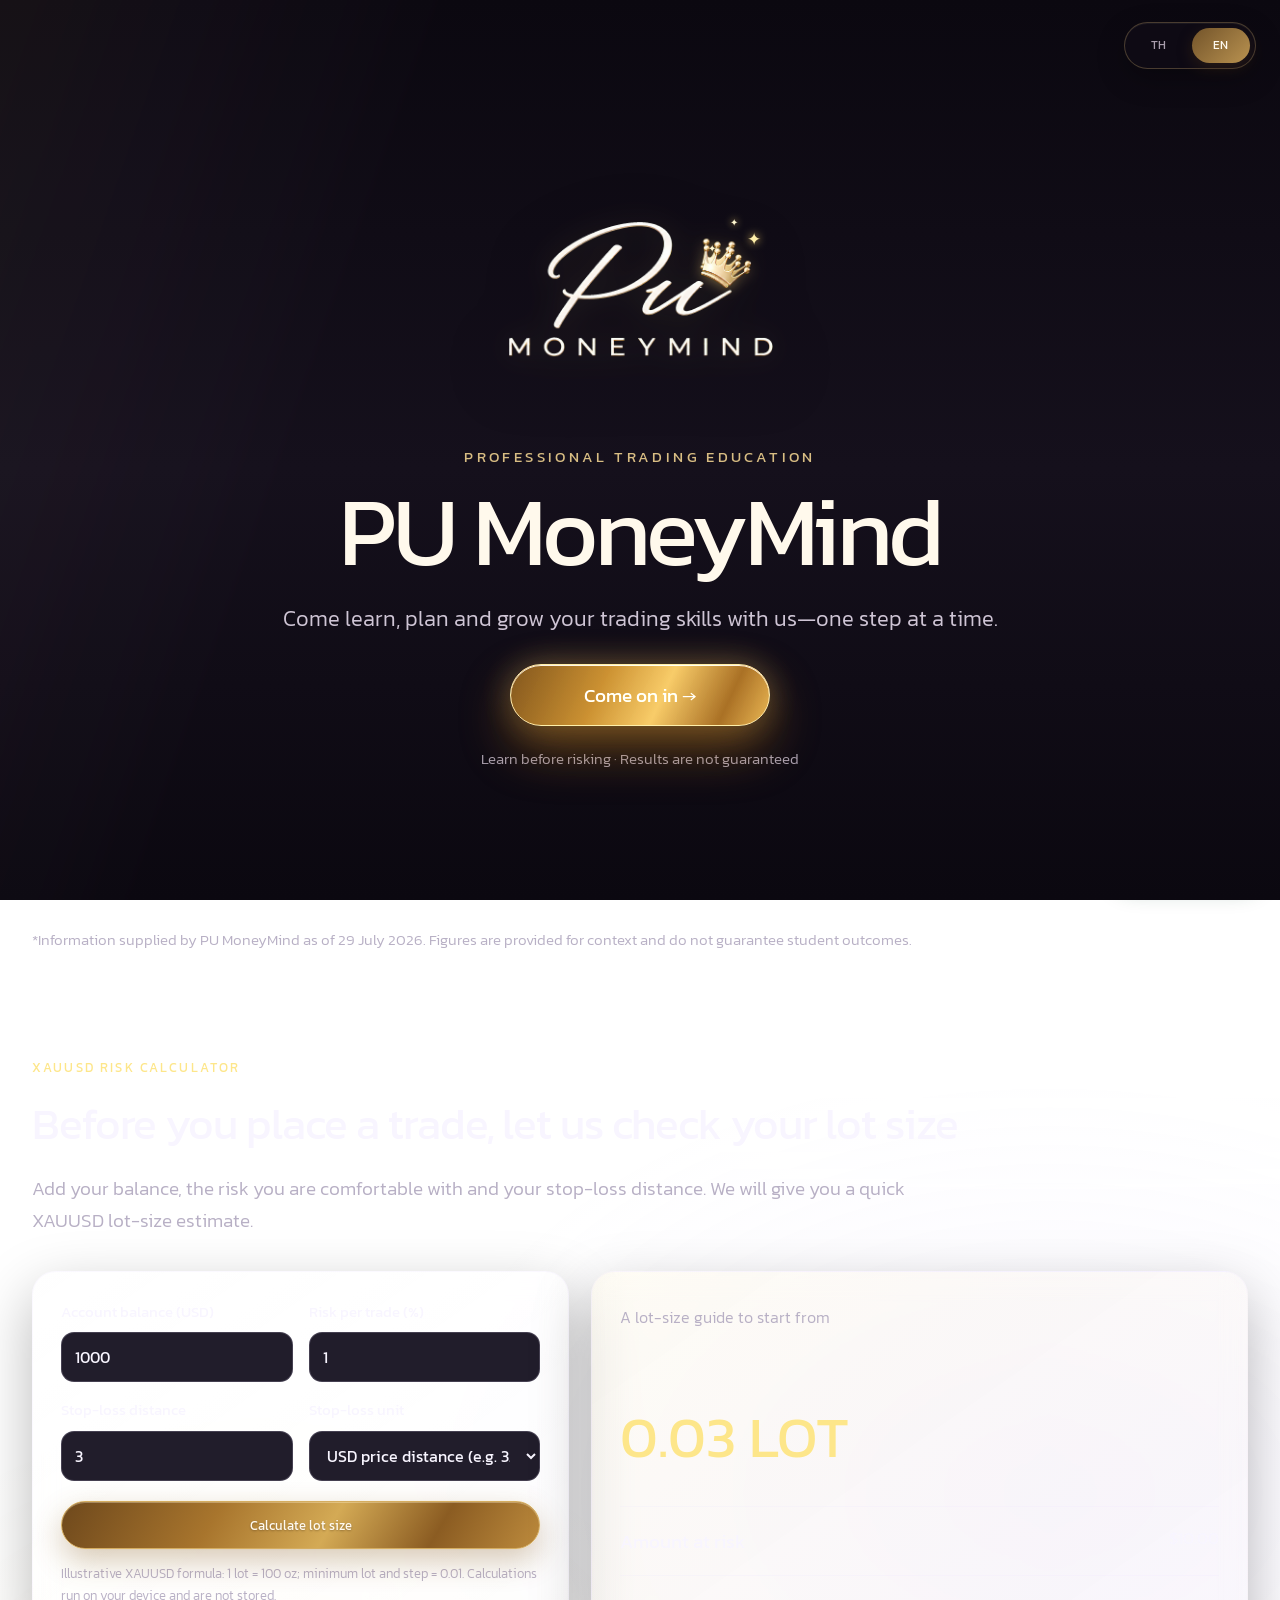
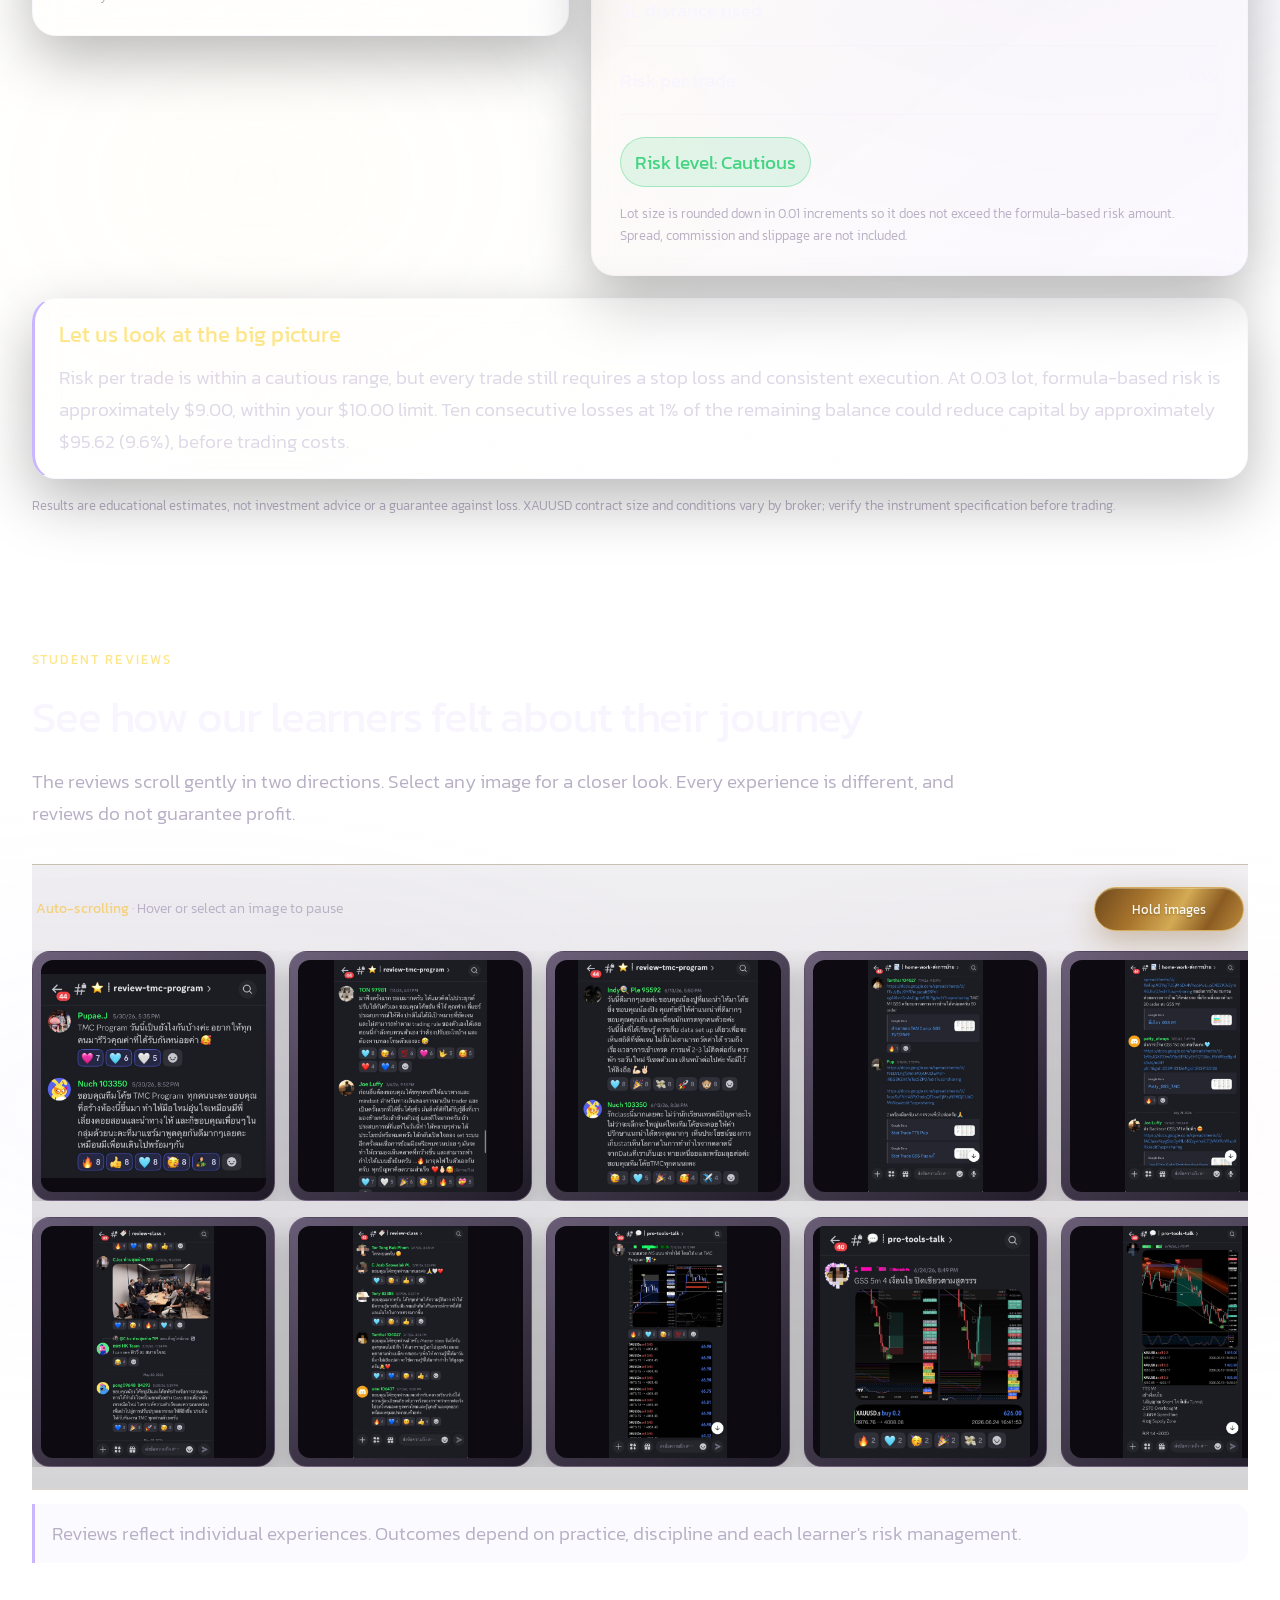
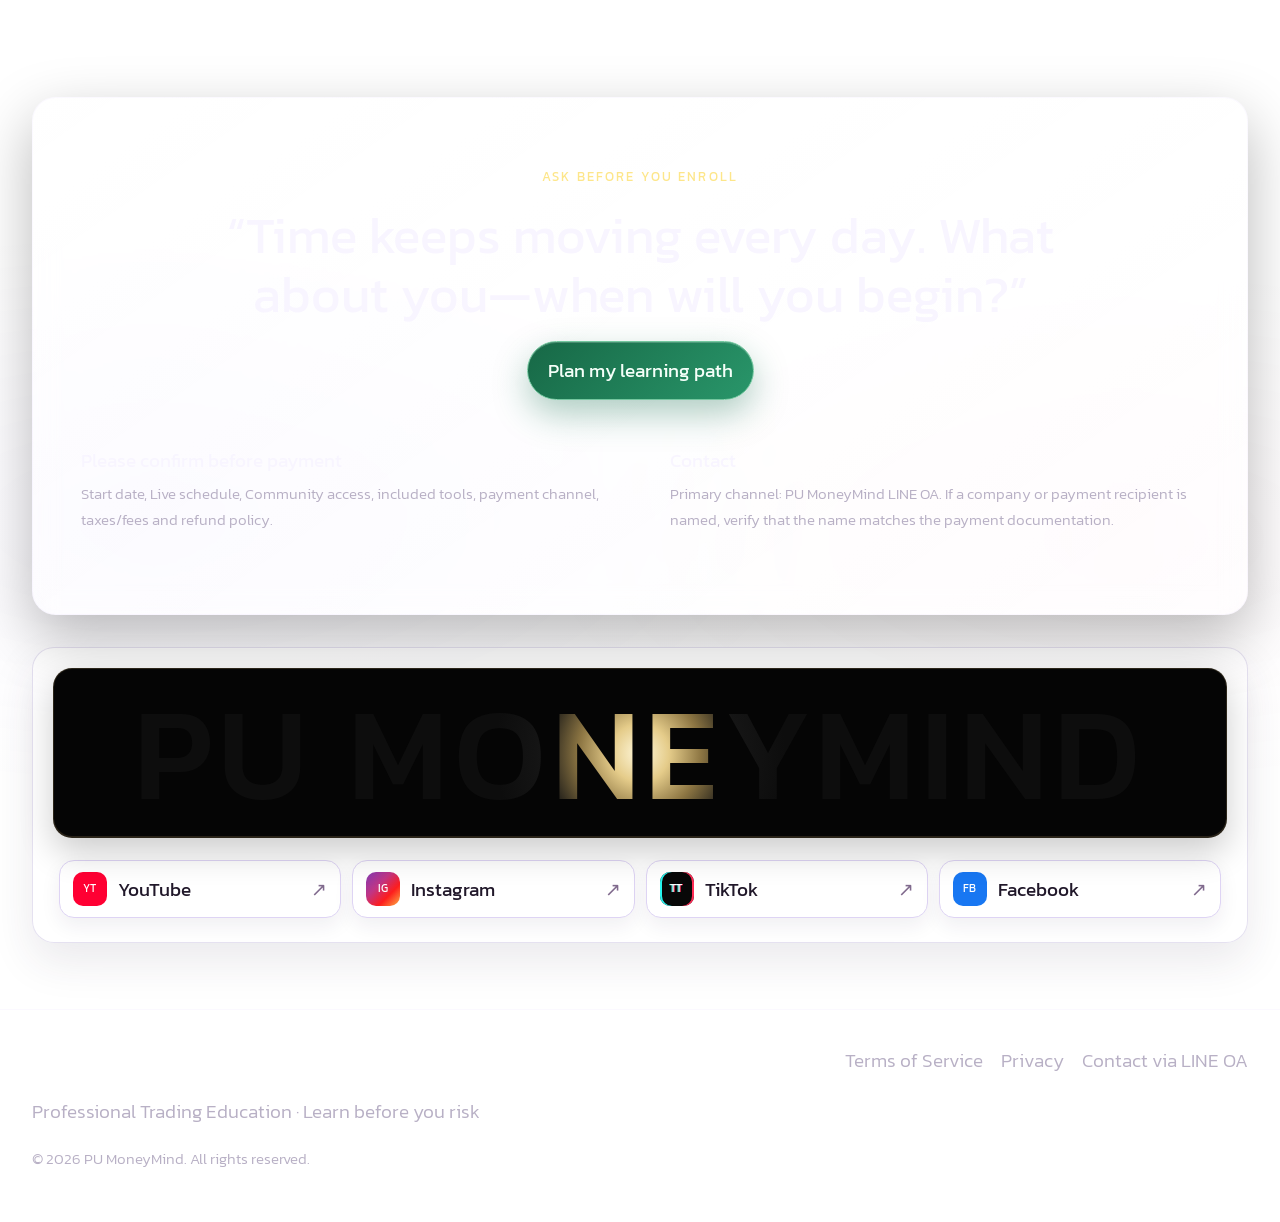
==== en.html @ fd616ee2 "Scale content and polish premium buttons" ====
<!doctype html>
<html lang="en">
<head>
  <meta charset="utf-8">
  <meta name="viewport" content="width=device-width,initial-scale=1,viewport-fit=cover">
  <title>PU MoneyMind | Build a Structured, Risk-Aware Trading Process</title>
  <meta name="description" content="Learn trading planning, risk management and performance review through PU MoneyMind Master Class, TMC, Live Coaching and Community.">
  <meta name="theme-color" content="#0B0B12">
  <meta name="robots" content="index,follow,max-image-preview:large">
  <link rel="canonical" href="https://pm1016-code.github.io/Pu-MoneyMind-Ver-3/en.html">
  <link rel="alternate" hreflang="th" href="https://pm1016-code.github.io/Pu-MoneyMind-Ver-3/">
  <link rel="alternate" hreflang="en" href="https://pm1016-code.github.io/Pu-MoneyMind-Ver-3/en.html">
  <link rel="alternate" hreflang="x-default" href="https://pm1016-code.github.io/Pu-MoneyMind-Ver-3/">
  <meta property="og:type" content="website">
  <meta property="og:locale" content="en_US">
  <meta property="og:site_name" content="PU MoneyMind">
  <meta property="og:title" content="PU MoneyMind | Stop Guessing. Start Trading With a Plan.">
  <meta property="og:description" content="Risk-first trading education focused on planning, risk management, statistics and coaching.">
  <meta property="og:url" content="https://pm1016-code.github.io/Pu-MoneyMind-Ver-3/en.html">
  <meta property="og:image" content="https://pm1016-code.github.io/Pu-MoneyMind-Ver-3/assets/hero-real-coaching.jpg">
  <meta name="twitter:card" content="summary_large_image">
  <link rel="icon" href="assets/logo-pu-moneymind-transparent.png" type="image/png">
  <link rel="preconnect" href="https://fonts.googleapis.com">
  <link rel="preconnect" href="https://fonts.gstatic.com" crossorigin>
  <link href="https://fonts.googleapis.com/css2?family=Kanit:wght@300;400;500&display=swap" rel="stylesheet">
  <style>
    .lang-switch{display:flex;align-items:center;gap:3px;padding:3px;border:1px solid rgba(253,230,138,.28);border-radius:999px;background:rgba(255,255,255,.045);box-shadow:inset 0 1px rgba(255,255,255,.08)}
    .lang-switch a{display:grid;place-items:center;min-width:34px;height:32px;padding:0 8px;border-radius:999px;color:#cfc6da;font-size:.75rem;font-weight:400;letter-spacing:.06em;transition:background .2s,color .2s,box-shadow .2s}
    .lang-switch a[aria-current="page"]{background:linear-gradient(135deg,#fff2b2,#d5a33c);color:#24172e;box-shadow:0 4px 13px rgba(210,158,50,.3)}
    .lang-switch a:hover,.lang-switch a:focus-visible{color:#fff;outline:2px solid rgba(255,238,169,.75);outline-offset:2px}
    @media(max-width:760px){.navin>.gold-cta{display:none}.lang-switch{margin-left:auto}}
    /* Full-width premium readability pass */
    .wrap{width:min(1380px,calc(100% - clamp(32px,5vw,76px)))}
    body{font-size:clamp(1.05rem,.28vw + .99rem,1.17rem)}
    main,section,.wrap,.grid2,.tools,.programs,.packages,.proofgrid{min-width:0}
    .heading{max-width:min(940px,82vw)}
    .heading p,.lead,.card p,.belief,.checklist li,.step p,.risk p,.cta p,.review-context,.tf-route p{font-size:clamp(1.06rem,.34vw + .99rem,1.17rem);line-height:1.7}
    .small,.source-note,.micro,.welcome-note{font-size:clamp(.86rem,.2vw + .82rem,.95rem)}
    .card h3,.audience h3,.step h3{font-size:clamp(1.52rem,1.75vw,1.92rem)}
    .card,.audience,.risk,.step{padding:clamp(24px,2.35vw,34px)}
    .welcome-content{width:min(980px,calc(100% - 44px));padding:clamp(28px,4vh,46px) 28px;transform:translateY(clamp(-56px,-5vh,-24px))}
    .welcome-logo-stage{width:min(370px,72vw);margin-bottom:26px}
    .welcome-kicker{margin-bottom:12px;font-size:clamp(.82rem,.35vw + .76rem,.96rem)}
    .welcome-title{font-size:clamp(3.6rem,7.6vw,7rem)}
    .welcome-subtitle{max-width:820px;margin:20px auto 30px;font-size:clamp(1.12rem,.72vw + 1rem,1.4rem);line-height:1.65}
    .welcome-enter{min-width:260px;min-height:62px;padding:16px 34px;font-size:clamp(1.04rem,.3vw + 1rem,1.18rem);background:linear-gradient(115deg,#76501f 0%,#b98735 35%,#e3bd68 58%,#9a6928 82%,#d6aa55 100%);border-color:#f6dda1;box-shadow:0 17px 42px rgba(159,104,30,.38),0 0 24px rgba(224,185,98,.18),inset 0 1px rgba(255,250,229,.72)}
    .welcome-enter:hover,.welcome-enter:focus-visible{filter:brightness(1.08) saturate(1.08);box-shadow:0 22px 52px rgba(173,112,28,.48),0 0 32px rgba(239,205,126,.3),inset 0 1px rgba(255,255,255,.8)}
    .welcome-note{margin-top:17px;color:#aaa0b0}
    .btn,.review-nav,.experience-arrow,.tab,.tf-start,.tf-back,.tf-restart,.risk-help-cta,.line-qr-direct{border-color:#d5ad60;background:linear-gradient(120deg,#6e481c 0%,#a8752d 32%,#d4aa55 56%,#8b5c22 78%,#bd8b3d 100%);color:#fffaf0;box-shadow:0 12px 30px rgba(126,78,20,.3),0 0 0 1px rgba(255,229,166,.09),inset 0 1px rgba(255,247,218,.34);text-shadow:0 1px 2px rgba(42,25,7,.32)}
    .btn:hover,.review-nav:hover,.experience-arrow:hover,.tab:hover,.tf-start:hover,.tf-back:hover,.tf-restart:hover,.risk-help-cta:hover,.line-qr-direct:hover{border-color:#f0d28b;background:linear-gradient(120deg,#8a5a20 0%,#c08c39 35%,#ebc873 58%,#a36d26 82%,#d2a34e 100%);color:#fffdf5;filter:brightness(1.06);box-shadow:0 17px 38px rgba(145,89,20,.4),0 0 22px rgba(227,187,101,.24),inset 0 1px rgba(255,255,255,.48)}
    .navlinks a{font-size:clamp(.98rem,.18vw + .95rem,1.08rem)}
    .navlinks a:hover,.navlinks a:focus-visible{border-color:#d7ae5b;background:linear-gradient(135deg,#795022,#a97833);color:#fffaf0}
    #timeframe-quiz .tf-option{font-size:clamp(1.05rem,.35vw + 1rem,1.18rem)}
    #timeframe-quiz .tf-option:hover,#timeframe-quiz .tf-option:focus-visible{background:#fffaf0;color:#3f146e;border-color:#d3a84e}
    #timeframe-quiz .tf-option.is-selected{background:linear-gradient(135deg,#f7edff,#fff8e5);border-color:#b88431;color:#33134f}
    .floating-line,.btn.line{border:1px solid #74c79f;background:linear-gradient(135deg,#176846,#29966a);color:#f5fff9;box-shadow:0 14px 34px rgba(21,111,75,.34),inset 0 1px rgba(255,255,255,.2)}
    @media(max-width:900px){.heading{max-width:860px}.welcome-content{transform:translateY(-3vh)}.welcome-title{font-size:clamp(3.25rem,10vw,5.6rem)}}
    @media(max-width:560px){.wrap{width:calc(100% - 28px)}body{font-size:1.03rem}.heading{max-width:100%}.heading p,.lead,.card p,.belief,.checklist li,.step p,.risk p,.cta p,.review-context{font-size:1.03rem}.welcome-content{width:calc(100% - 24px);padding:20px 10px;transform:translateY(-2vh)}.welcome-logo-stage{width:min(310px,78vw);margin-bottom:18px}.welcome-title{font-size:clamp(3rem,15vw,4.5rem)}.welcome-subtitle{max-width:390px;margin:16px auto 24px;font-size:1.08rem;line-height:1.58}.welcome-enter{width:min(100%,330px);min-height:58px;padding:14px 24px}.welcome-note{font-size:.84rem}.card,.audience,.risk,.step{padding:21px}}
  </style>
  <style>
    :root{--ink:#0b0b12;--bg:#0b0b12;--panel:#15131d;--panel2:#1d1928;--white:#fff;--text:#f8f5ff;--muted:#b8b0c5;--primary:#c9b6ff;--pink:#f8bbd9;--yellow:#fde68a;--green:#45d483;--red:#ff7b7b;--line:rgba(231,221,251,.18);--max:1180px;--r:24px;--shadow:0 22px 60px rgba(0,0,0,.28)}
    *{box-sizing:border-box}html{scroll-behavior:smooth;scroll-padding-top:90px}body{margin:0;background:radial-gradient(circle at 85% 5%,rgba(201,182,255,.16),transparent 28%),var(--bg);color:var(--text);font-family:'Kanit',sans-serif;line-height:1.65}body,button,a,input,select,textarea{font-family:'Kanit',sans-serif}img,video{display:block;max-width:100%}a{color:inherit;text-decoration:none}button{color:inherit}.wrap{width:min(var(--max),calc(100% - 36px));margin:auto}.skip{position:fixed;left:12px;top:-80px;z-index:100;background:#fff;color:#000;padding:10px 14px;border-radius:10px}.skip:focus{top:12px}.nav{position:sticky;top:0;z-index:40;background:rgba(11,11,18,.92);backdrop-filter:blur(16px);border-bottom:1px solid var(--line)}.navin{height:76px;display:flex;align-items:center;justify-content:space-between;gap:20px}.brand{display:flex;align-items:center;gap:10px;font-weight:400}.brand img{width:82px;height:44px;object-fit:contain}.navlinks{display:flex;gap:24px;color:#ded7e8;font-size:.94rem}.btn{display:inline-flex;align-items:center;justify-content:center;gap:8px;min-height:48px;padding:12px 20px;border:0;border-radius:999px;background:linear-gradient(135deg,var(--primary),var(--pink));color:var(--ink);font-weight:400;cursor:pointer;box-shadow:0 12px 32px rgba(201,182,255,.18);transition:transform .2s,box-shadow .2s}.btn:hover{transform:translateY(-2px);box-shadow:0 16px 40px rgba(201,182,255,.28)}.btn:focus-visible,.faq-q:focus-visible,.tab:focus-visible{outline:3px solid var(--yellow);outline-offset:3px}.btn.alt{background:transparent;color:var(--text);border:1px solid var(--line);box-shadow:none}.btn.line{background:var(--green);color:#07130c}.eyebrow{font:400 .76rem/1.2 'Kanit',sans-serif;letter-spacing:.16em;color:var(--yellow);text-transform:uppercase}.hero{display:grid;grid-template-columns:minmax(0,1.05fr) minmax(360px,.95fr);align-items:center;gap:52px;min-height:760px;padding:70px 0}.hero h1{font-size:clamp(3.2rem,5.2vw,5.4rem);line-height:1.03;letter-spacing:-.045em;margin:20px 0 24px;word-break:keep-all}.gradient{background:linear-gradient(100deg,#fff,var(--yellow),var(--pink),var(--primary));-webkit-background-clip:text;background-clip:text;color:transparent}.lead{font-size:1.16rem;color:#d2cbdc;max-width:680px}.actions{display:flex;flex-wrap:wrap;gap:12px;margin-top:28px}.micro{display:flex;gap:14px;flex-wrap:wrap;margin-top:16px;color:var(--muted);font-size:.88rem}.micro span:before{content:'✓';color:var(--green);margin-right:6px}.hero-card{position:relative;padding:14px;border:1px solid var(--line);border-radius:32px;background:linear-gradient(145deg,rgba(255,255,255,.08),rgba(255,255,255,.02));box-shadow:var(--shadow)}.hero-card img{width:100%;height:590px;object-fit:cover;object-position:50% 18%;border-radius:22px}.float{position:absolute;left:-22px;bottom:30px;padding:15px 18px;border-radius:16px;background:rgba(21,19,29,.92);border:1px solid var(--line);box-shadow:var(--shadow)}.float b{display:block;color:var(--primary)}.proofbar{display:grid;grid-template-columns:repeat(4,1fr);gap:1px;background:var(--line);border:1px solid var(--line);border-radius:20px;overflow:hidden;margin-bottom:38px}.proofitem{background:var(--panel);padding:20px}.proofitem b{font:400 1.5rem 'Kanit',sans-serif;display:block;color:var(--yellow)}.proofitem span{font-size:.84rem;color:var(--muted)}.source-note{font-size:.78rem;color:var(--muted);margin:0 0 80px}section{padding:96px 0}.soft{background:#f8f5ff;color:var(--ink)}.soft .muted,.soft .heading p{color:#665f72}.heading{max-width:780px;margin-bottom:40px}.heading h2{font-size:clamp(2.25rem,4vw,4.1rem);line-height:1.12;letter-spacing:-.035em;margin:14px 0}.heading p{font-size:1.08rem;color:var(--muted)}.grid2{display:grid;grid-template-columns:1fr 1fr;gap:20px}.panel{border:1px solid var(--line);background:linear-gradient(145deg,rgba(255,255,255,.065),rgba(255,255,255,.02));border-radius:var(--r);box-shadow:var(--shadow)}.story{display:grid;grid-template-columns:.85fr 1.15fr;gap:44px;align-items:center}.story>img{width:100%;height:650px;object-fit:cover;border-radius:28px}.quote{font-size:clamp(1.55rem,2.6vw,2.6rem);font-weight:400;line-height:1.35}.beliefs{display:grid;gap:12px;margin-top:24px}.belief{padding:17px;border:1px solid #ded4f4;border-radius:16px;background:#fff}.belief b{display:block}.audience{padding:28px}.audience.good{border-color:rgba(69,212,131,.35)}.audience.no{border-color:rgba(255,123,123,.35)}.audience h3{font-size:1.55rem;margin-top:0}.checklist{list-style:none;padding:0;margin:0;display:grid;gap:12px}.checklist li{padding-left:30px;position:relative;color:#ded8e7}.checklist li:before{position:absolute;left:0;top:0;font-weight:400}.good .checklist li:before{content:'✓';color:var(--green)}.no .checklist li:before{content:'×';color:var(--red)}.tools,.programs,.packages{display:grid;grid-template-columns:1fr 1fr;gap:20px}.card{padding:28px}.card img{width:100%;aspect-ratio:16/9;object-fit:cover;border-radius:17px;margin-bottom:24px}.chip{display:inline-flex;padding:6px 10px;border-radius:999px;background:rgba(201,182,255,.13);color:var(--primary);font:400 .72rem 'Kanit',sans-serif;letter-spacing:.08em}.card h3{font-size:1.8rem;line-height:1.2;margin:14px 0}.card p{color:var(--muted)}.price{font:400 2rem 'Kanit',sans-serif;color:var(--yellow);margin:20px 0}.price small{display:block;font:400 .82rem 'Kanit';color:var(--muted);margin-top:5px}.featured{border-color:rgba(253,230,138,.5);background:linear-gradient(145deg,rgba(253,230,138,.1),rgba(201,182,255,.09))}.compare-wrap{overflow-x:auto;border:1px solid var(--line);border-radius:20px}.compare{width:100%;min-width:820px;border-collapse:collapse;background:var(--panel)}.compare th,.compare td{padding:16px 18px;text-align:left;border-bottom:1px solid var(--line)}.compare th{background:var(--panel2);color:var(--yellow)}.compare td:first-child{font-weight:400}.compare tr:last-child td{border-bottom:0}.small{font-size:.82rem;color:var(--muted)}.experience{display:grid;grid-template-columns:repeat(3,1fr);gap:16px}.experience img{width:100%;height:330px;object-fit:cover;border-radius:20px}.proofgrid{display:grid;grid-template-columns:1.1fr .9fr;gap:20px}.proofcard{padding:18px}.proofcard img{width:100%;border-radius:18px}.proofcard h3{font-size:1.6rem}.video-card{padding:16px}.video-card video{width:100%;aspect-ratio:16/9;border-radius:18px;background:#000}.review-grid{display:grid;grid-template-columns:1.15fr .85fr;gap:18px}.viewer{min-height:570px;display:flex;align-items:center;justify-content:center;padding:14px}.viewer img{max-height:540px;border-radius:16px;object-fit:contain}.thumbs{display:grid;grid-template-columns:repeat(2,1fr);gap:10px;max-height:570px;overflow:auto}.thumb{padding:0;border:1px solid var(--line);border-radius:13px;overflow:hidden;background:var(--panel);cursor:pointer}.thumb img{width:100%;height:135px;object-fit:cover}.thumb[aria-current="true"]{outline:3px solid var(--primary);outline-offset:-3px}.review-context{margin-top:18px;padding:16px;border-left:3px solid var(--primary);color:var(--muted);background:rgba(201,182,255,.07)}.steps{display:grid;grid-template-columns:repeat(3,1fr);gap:16px}.step{padding:24px}.step b{display:grid;place-items:center;width:40px;height:40px;border-radius:50%;background:var(--primary);color:var(--ink);font:400 1rem 'Kanit',sans-serif}.step h3{margin-bottom:8px}.faq-tabs{display:flex;flex-wrap:wrap;gap:8px;margin-bottom:20px}.tab{padding:10px 14px;border-radius:999px;border:1px solid var(--line);background:transparent;cursor:pointer}.tab[aria-selected="true"]{background:var(--primary);color:var(--ink)}.faq-item{border-bottom:1px solid var(--line)}.faq-q{width:100%;display:flex;justify-content:space-between;gap:18px;padding:21px 0;border:0;background:none;text-align:left;font-weight:400;font-size:1rem;cursor:pointer}.faq-a{display:none;color:var(--muted);padding:0 0 20px}.faq-q[aria-expanded="true"]+.faq-a{display:block}.risk{padding:28px;border-color:rgba(253,230,138,.36)}.risk h3{color:var(--yellow)}.cta{text-align:center;padding:70px 28px}.cta h2{font-size:clamp(2.4rem,5vw,4.8rem);line-height:1.1;margin:14px 0}.cta p{color:var(--muted);max-width:650px;margin:0 auto 24px}.legal{display:grid;grid-template-columns:1fr 1fr;gap:20px;margin-top:24px;text-align:left}.legal>div{padding:20px;border-radius:16px;background:rgba(255,255,255,.035)}footer{padding:44px 0;border-top:1px solid var(--line);color:var(--muted)}.foot{display:grid;grid-template-columns:1.2fr .8fr;gap:30px}.footlinks{display:flex;flex-wrap:wrap;gap:18px;justify-content:flex-end}.floating-line{position:fixed;right:18px;bottom:18px;z-index:35;background:var(--green);color:#07130c;padding:12px 17px;border-radius:999px;font-weight:400;box-shadow:0 14px 36px rgba(69,212,131,.28)}
    .card img.chart-wide{aspect-ratio:1171/608;object-fit:contain;background:#0c0c0c}
    .card img.tts-wide{aspect-ratio:1110/553;object-fit:contain;background:#0c0c0c}
    .card video.strategy-video{display:block;width:100%;aspect-ratio:16/9;object-fit:contain;margin-bottom:24px;border:1px solid rgba(198,168,109,.28);border-radius:17px;background:#08070a;box-shadow:0 14px 34px rgba(0,0,0,.24)}
    @media(max-width:900px){.navlinks{display:none}.hero{grid-template-columns:1fr;min-height:auto;padding-top:54px}.hero-card img{height:520px}.proofbar{grid-template-columns:repeat(2,1fr)}.story,.proofgrid,.review-grid{grid-template-columns:1fr}.tools,.programs,.packages{grid-template-columns:1fr}.experience{grid-template-columns:1fr 1fr}.steps{grid-template-columns:1fr}.story>img{height:520px}.thumbs{grid-template-columns:repeat(4,140px);overflow-x:auto;max-height:none}.foot{grid-template-columns:1fr}.footlinks{justify-content:flex-start}}
    @media(max-width:560px){.wrap{width:min(var(--max),calc(100% - 24px))}.brand span{display:none}.brand img{width:72px}.navin{height:66px}.nav .btn{padding:9px 12px;min-height:42px;font-size:.82rem}.hero{padding:44px 0}.hero h1{font-size:clamp(2.75rem,13vw,4rem);line-height:1.06}.hero-card img{height:430px}.float{left:8px}.proofbar{grid-template-columns:1fr 1fr}.proofitem{padding:15px}.proofitem b{font-size:1.2rem}.source-note{margin-bottom:45px}section{padding:70px 0}.grid2,.legal{grid-template-columns:1fr}.story>img{height:460px}.experience{grid-template-columns:1fr}.viewer{min-height:400px}.viewer img{max-height:380px}.cta{padding:50px 18px}.floating-line{right:12px;bottom:12px}.actions .btn{width:100%}}
    @media(prefers-reduced-motion:reduce){html{scroll-behavior:auto}.btn{transition:none}}
  </style>
  <style>
    /* Header brand emphasis */
    .navin{height:98px}
    .brand{position:relative;padding:0;border:0;border-radius:0;background:none;box-shadow:none;isolation:isolate}
    .brand:focus-visible{outline:2px solid var(--yellow);outline-offset:5px;border-radius:8px}
    .brand img{width:224px;height:90px;object-fit:contain;filter:drop-shadow(0 5px 9px rgba(0,0,0,.55)) drop-shadow(0 0 13px rgba(253,230,138,.38)) brightness(1.12);transition:filter .25s ease,transform .25s ease}
    .brand:hover img{transform:translateY(-1px) scale(1.018);filter:drop-shadow(0 7px 12px rgba(0,0,0,.58)) drop-shadow(0 0 18px rgba(253,230,138,.52)) brightness(1.16)}
    .brand-crown-fx{position:absolute;left:64.5%;top:34.5%;width:9.8%;aspect-ratio:240/210;pointer-events:none;transform:translate(-50%,-50%);transform-origin:50% 78%;z-index:2;background:url('assets/logo-crown-effect.png') center/contain no-repeat;filter:drop-shadow(0 0 4px rgba(253,230,138,.42))}
    .brand-crown-fx::before,.brand-crown-fx::after{content:'✦';position:absolute;color:#fff4bd;font-size:10px;line-height:1;opacity:0;filter:drop-shadow(0 0 5px #f7c85b)}
    .brand-crown-fx::before{left:-5px;top:4px}.brand-crown-fx::after{right:-4px;top:-3px;font-size:7px}
    .brand:hover .brand-crown-fx,.brand:focus-visible .brand-crown-fx{animation:crown-float .8s cubic-bezier(.22,.8,.32,1) both}
    .brand:hover .brand-crown-fx::before,.brand:focus-visible .brand-crown-fx::before{animation:crown-spark .85s ease-out .06s both}
    .brand:hover .brand-crown-fx::after,.brand:focus-visible .brand-crown-fx::after{animation:crown-spark-alt .95s ease-out .14s both}
    .brand:active .brand-crown-fx{animation:crown-tap .34s ease-out both}
    @keyframes crown-float{0%{transform:translate(-50%,-50%) scale(1) rotate(0)}35%{transform:translate(-50%,-50%) scale(1.1) rotate(-5deg)}65%{transform:translate(-50%,-50%) scale(1.06) rotate(4deg)}100%{transform:translate(-50%,-50%) scale(1) rotate(0)}}
    @keyframes crown-tap{0%{transform:translate(-50%,-50%) scale(1)}45%{transform:translate(-50%,-50%) scale(1.14) rotate(-5deg)}100%{transform:translate(-50%,-50%) scale(1)}}
    @keyframes crown-spark{0%{opacity:0;transform:scale(.2) rotate(0)}35%{opacity:1;transform:scale(1.25) rotate(55deg)}100%{opacity:0;transform:translate(-6px,-8px) scale(.45) rotate(110deg)}}
    @keyframes crown-spark-alt{0%{opacity:0;transform:scale(.2) rotate(0)}40%{opacity:1;transform:scale(1.15) rotate(-50deg)}100%{opacity:0;transform:translate(7px,-7px) scale(.4) rotate(-105deg)}}
    @media(max-width:560px){.navin{height:76px}.brand{padding:0}.brand img{width:158px;height:68px}}
    @media(prefers-reduced-motion:reduce){.brand:hover .brand-crown-fx,.brand:focus-visible .brand-crown-fx,.brand:active .brand-crown-fx,.brand:hover .brand-crown-fx::before,.brand:hover .brand-crown-fx::after,.brand:focus-visible .brand-crown-fx::before,.brand:focus-visible .brand-crown-fx::after{animation:none}.brand-crown-fx::before,.brand-crown-fx::after{display:none}}
    /* Consistent premium depth interaction for content imagery */
    .hero-card img,.story>img,.card>img,.proofcard>img,.review-stage>img{will-change:transform,filter;transition:transform .55s cubic-bezier(.2,.75,.25,1),filter .55s ease,box-shadow .55s ease}
    .hero-card:hover img,.story>img:hover,.card:hover>img,.proofcard:hover>img,.review-stage:hover>img{transform:translateY(-6px) scale(1.018) rotate(.25deg);filter:saturate(1.04) contrast(1.025) brightness(1.025);box-shadow:0 24px 48px rgba(24,14,40,.28)}
    .hero-card:active img,.story>img:active,.card:active>img,.proofcard:active>img,.review-stage:active>img{transform:translateY(-2px) scale(1.006);transition-duration:.18s}
    @media(prefers-reduced-motion:reduce){.hero-card img,.story>img,.card>img,.proofcard>img,.review-stage>img{will-change:auto;transition:none}.hero-card:hover img,.story>img:hover,.card:hover>img,.proofcard:hover>img,.review-stage:hover>img,.hero-card:active img,.story>img:active,.card:active>img,.proofcard:active>img,.review-stage:active>img{transform:none;filter:none}}
  </style>
  <style>
    /* Continuous luxury background */
    body{
      background:
        radial-gradient(ellipse at 82% 4%,rgba(201,182,255,.22) 0,rgba(201,182,255,.07) 22%,transparent 48%),
        radial-gradient(ellipse at 10% 28%,rgba(248,187,217,.12) 0,transparent 38%),
        radial-gradient(ellipse at 86% 58%,rgba(253,230,138,.09) 0,transparent 36%),
        radial-gradient(ellipse at 18% 88%,rgba(201,182,255,.15) 0,transparent 42%),
        linear-gradient(180deg,#0b0b12 0%,#100d19 24%,#0d0b14 52%,#120e1c 76%,#0b0b12 100%);
      background-attachment:fixed;
    }
    main,footer{position:relative;z-index:1}
    section{position:relative;background:transparent;isolation:isolate}
    section::before{
      content:"";
      position:absolute;
      inset:-1px 0;
      z-index:-1;
      pointer-events:none;
      background:
        radial-gradient(ellipse at 12% 50%,rgba(201,182,255,.055),transparent 42%),
        radial-gradient(ellipse at 88% 52%,rgba(248,187,217,.045),transparent 38%);
      -webkit-mask-image:linear-gradient(to bottom,transparent,#000 18%,#000 82%,transparent);
      mask-image:linear-gradient(to bottom,transparent,#000 18%,#000 82%,transparent);
    }
    section:nth-of-type(3n+2)::before{
      background:
        radial-gradient(ellipse at 82% 42%,rgba(201,182,255,.09),transparent 44%),
        radial-gradient(ellipse at 20% 66%,rgba(253,230,138,.045),transparent 34%);
    }
    .soft{
      background:
        linear-gradient(180deg,rgba(11,11,18,0) 0%,rgba(236,227,255,.97) 14%,rgba(248,245,255,.98) 50%,rgba(236,227,255,.97) 86%,rgba(11,11,18,0) 100%);
      box-shadow:inset 0 70px 90px -90px rgba(201,182,255,.5),inset 0 -70px 90px -90px rgba(248,187,217,.42);
    }
    .panel,.hero-card,.compare-wrap{
      backdrop-filter:blur(12px);
      -webkit-backdrop-filter:blur(12px);
    }
    @media(max-width:560px){.soft{background:linear-gradient(180deg,rgba(11,11,18,0),rgba(242,235,255,.98) 10%,rgba(248,245,255,.98) 50%,rgba(242,235,255,.98) 90%,rgba(11,11,18,0))}}
  </style>
  <style>
    /* Compact horizontal Learning Experience carousel */
    .experience-shell{position:relative}
    .experience-controls{display:flex;align-items:center;justify-content:flex-end;gap:10px;margin:-18px 0 16px}
    .experience-hint{margin-right:auto;color:#665f72;font-size:.9rem}
    .experience-arrow{display:grid;place-items:center;width:46px;height:46px;border:1px solid rgba(112,88,169,.24);border-radius:50%;background:rgba(255,255,255,.72);color:#2a2138;font-size:1.35rem;cursor:pointer;box-shadow:0 10px 24px rgba(74,54,108,.12);transition:transform .2s,background .2s}
    .experience-arrow:hover{transform:translateY(-2px);background:#fff}
    .experience-arrow:focus-visible{outline:3px solid #7058a9;outline-offset:3px}
    .experience{display:flex;gap:16px;overflow-x:auto;overscroll-behavior-inline:contain;scroll-snap-type:x mandatory;scroll-behavior:smooth;scrollbar-width:none;padding:4px 2px 18px}
    .experience::-webkit-scrollbar{display:none}
    .experience-slide{position:relative;flex:0 0 min(42%,470px);height:360px;overflow:hidden;border:1px solid rgba(112,88,169,.18);border-radius:22px;background:#17131f;scroll-snap-align:start;box-shadow:0 18px 42px rgba(49,35,72,.16)}
    .experience-slide img{width:100%;height:100%;object-fit:cover;will-change:transform,filter;transition:transform .55s cubic-bezier(.2,.75,.25,1),filter .55s ease}
    .experience-slide:hover img{transform:scale(1.035);filter:saturate(1.05) contrast(1.03) brightness(1.025)}
    .experience-slide:active img{transform:scale(1.012);transition-duration:.18s}
    .experience-slide figcaption{position:absolute;inset:auto 12px 12px;padding:7px 11px;border:1px solid rgba(255,255,255,.2);border-radius:999px;background:rgba(11,11,18,.72);backdrop-filter:blur(9px);color:#fff;font-size:.82rem}
    @media(max-width:700px){.experience-controls{margin-top:-10px}.experience-hint{font-size:.8rem}.experience-slide{flex-basis:84%;height:330px}}
    @media(max-width:420px){.experience-slide{flex-basis:88%;height:300px}.experience-arrow{width:42px;height:42px}}
    @media(prefers-reduced-motion:reduce){.experience{scroll-behavior:auto}.experience-slide img{will-change:auto;transition:none}.experience-slide:hover img,.experience-slide:active img{transform:none;filter:none}}
  </style>
  <script type="application/ld+json">
  {"@context":"https://schema.org","@graph":[{"@type":"Organization","name":"PU MoneyMind","url":"https://pm1016-code.github.io/Pu-MoneyMind-Ver-3/en.html","logo":"https://pm1016-code.github.io/Pu-MoneyMind-Ver-3/assets/logo-pu-moneymind-transparent.png"},{"@type":"Course","name":"Master Class 2026","description":"A foundational course in trading mindset, planning, chart reading, risk management and practical application","provider":{"@type":"Organization","name":"PU MoneyMind"}},{"@type":"Course","name":"TMC — Tools Mastery Coaching","description":"A coaching program for experienced learners focused on tools, statistics and data-informed system development","provider":{"@type":"Organization","name":"PU MoneyMind"}}]}
  </script>
  <style>
    /* Educational risk and position-size self-check */
    .about-social{margin-top:42px;padding:24px 26px;border:1px solid rgba(112,88,169,.18);border-radius:22px;background:rgba(255,255,255,.78);box-shadow:0 18px 44px rgba(49,35,72,.1)}.about-social-head{display:flex;align-items:end;justify-content:space-between;gap:18px;margin-bottom:17px}.about-social-head h3{margin:0;color:#17121e;font-size:clamp(1.25rem,2vw,1.65rem)}.about-social-head p{margin:3px 0 0;color:#6b6478;font-size:.9rem}.about-social-links{display:grid;grid-template-columns:repeat(4,minmax(0,1fr));gap:11px}.about-social-link{display:flex;align-items:center;gap:11px;min-height:58px;padding:11px 13px;border:1px solid #ded4f4;border-radius:15px;background:#fff;color:#21182a;font-weight:400;box-shadow:0 8px 20px rgba(49,35,72,.07);transition:transform .2s,border-color .2s,box-shadow .2s}.about-social-link::after{content:'↗';margin-left:auto;color:#806a8d}.about-social-link:hover,.about-social-link:focus-visible{transform:translateY(-3px);border-color:#b69bd5;box-shadow:0 13px 28px rgba(49,35,72,.13);outline:none}.about-social-icon{display:grid;place-items:center;width:34px;height:34px;flex:0 0 34px;border-radius:10px;background:linear-gradient(135deg,#30233e,#806a8d);color:#fff6df;font-size:.7rem;letter-spacing:.03em}
    @media(max-width:760px){.about-social{padding:20px}.about-social-head{align-items:flex-start;flex-direction:column}.about-social-links{grid-template-columns:1fr 1fr}}
    @media(max-width:480px){.about-social-links{grid-template-columns:1fr}}
    .story .about-social{width:100%;margin-top:24px;padding:19px 20px;background:rgba(255,255,255,.68);box-shadow:0 12px 30px rgba(49,35,72,.08)}.story .about-social-head{margin-bottom:13px}.story .about-social-head h3{font-size:1.22rem}.story .about-social-head p{font-size:.82rem}.story .about-social-links{grid-template-columns:1fr 1fr;gap:9px}.about-social-icon.youtube{background:#ff0033;color:#fff}.about-social-icon.instagram{background:linear-gradient(135deg,#833ab4 0%,#c13584 38%,#fd1d1d 68%,#fcb045 100%);color:#fff}.about-social-icon.tiktok{background:#080808;color:#fff;text-shadow:-1px 0 #25f4ee,1px 0 #fe2c55;box-shadow:inset 2px 0 #25f4ee,inset -2px 0 #fe2c55}.about-social-icon.facebook{background:#1877f2;color:#fff}
    @media(max-width:480px){.story .about-social-links{grid-template-columns:1fr}}
    .story .about-social{padding:22px;background:#fbfaf6;border-color:#e7e2d5}.story .about-social-links{grid-template-columns:repeat(4,minmax(0,1fr));gap:10px}.story .about-social-link{position:relative;flex-direction:column;justify-content:center;gap:12px;min-width:0;min-height:154px;padding:18px 8px;border-color:#e5dfd0;border-radius:23px;background:#fffefb;text-align:center;box-shadow:none}.story .about-social-link::after{content:none}.story .about-social-link>span:last-child{display:grid;gap:3px;color:#15121a;font-size:1rem;font-weight:400}.story .about-social-link>span:last-child::after{content:'Follow channel';color:#8b806f;font-size:.72rem;font-weight:400}.story .about-social-icon{width:42px;height:42px;flex-basis:42px;border-radius:12px;font-size:.72rem}.story .about-social-link:hover,.story .about-social-link:focus-visible{border-color:#c8b58c;background:#fff;box-shadow:0 14px 30px rgba(78,58,38,.1)}
    @media(max-width:760px){.story .about-social-links{grid-template-columns:1fr 1fr}.story .about-social-link{min-height:140px}}
    .risk-check{display:grid;grid-template-columns:minmax(0,.9fr) minmax(0,1.1fr);gap:22px;align-items:start}
    .risk-form,.risk-result{padding:28px}
    .risk-fields{display:grid;grid-template-columns:1fr 1fr;gap:16px}
    .risk-field{display:grid;gap:7px}
    .risk-field label{font-weight:400;font-size:.92rem}
    .risk-field small{color:var(--muted);line-height:1.45}
    .risk-field input,.risk-field select{width:100%;min-height:50px;padding:11px 13px;border:1px solid var(--line);border-radius:13px;background:#211d2b;color:var(--text);font:400 1rem 'Kanit',sans-serif;outline:none}
    .risk-field input:focus,.risk-field select:focus{border-color:var(--primary);box-shadow:0 0 0 3px rgba(201,182,255,.15)}
    .risk-form .btn{width:100%;margin-top:20px}
    .risk-privacy{margin:14px 0 0;color:var(--muted);font-size:.8rem}
    .risk-result{min-height:100%;background:linear-gradient(145deg,rgba(253,230,138,.09),rgba(201,182,255,.075))}
    .risk-result h3{margin:0 0 18px;font-size:1.45rem}
    .risk-metrics{display:grid;grid-template-columns:1fr 1fr;gap:12px}
    .risk-metric{padding:16px;border:1px solid var(--line);border-radius:16px;background:rgba(11,11,18,.35)}
    .risk-metric span{display:block;color:var(--muted);font-size:.82rem}
    .risk-metric strong{display:block;margin-top:4px;color:var(--yellow);font:400 clamp(1.35rem,3vw,2rem) 'Kanit',sans-serif}
    .risk-guide{margin-top:16px;padding:17px;border-left:3px solid var(--primary);border-radius:0 14px 14px 0;background:rgba(201,182,255,.08)}
    .risk-note{margin:16px 0 0;color:var(--muted);font-size:.8rem}
    .risk-lot-label{color:var(--muted);font-size:1rem}
    .risk-lot-main{display:block;margin:62px 0 26px;color:var(--yellow);font:400 clamp(2.2rem,5vw,3.6rem) 'Kanit',sans-serif}
    .risk-summary{margin:0;border-top:1px solid var(--line)}
    .risk-summary div{display:flex;justify-content:space-between;gap:20px;padding:18px 0;border-bottom:1px solid var(--line)}
    .risk-summary dt{font-weight:400}.risk-summary dd{margin:0;font:400 1.08rem 'Kanit',sans-serif;text-align:right}
    .risk-level-badge{display:inline-flex;margin-top:22px;padding:8px 14px;border:1px solid rgba(69,212,131,.42);border-radius:999px;background:rgba(69,212,131,.14);color:var(--green);font-weight:400}
    .risk-level-badge[data-risk-tone="moderate"]{border-color:rgba(244,207,107,.68);background:rgba(217,168,43,.14);color:#f4cf6b;box-shadow:0 0 16px rgba(217,168,43,.08)}
    .risk-level-badge[data-risk-tone="high"]{border-color:rgba(255,112,122,.68);background:rgba(210,54,67,.14);color:#ff7e88;box-shadow:0 0 16px rgba(210,54,67,.08)}
    .risk-analysis{grid-column:1/-1;padding:25px 28px;border-left:3px solid var(--primary)}
    .risk-analysis h3{margin:0 0 8px;color:var(--yellow)}.risk-analysis p{margin:0;color:#ded8e7}
    /* Premium embedded student story */
    .student-video{position:relative;padding:14px;border:1px solid rgba(253,230,138,.28);border-radius:32px;background:linear-gradient(145deg,rgba(253,230,138,.08),rgba(201,182,255,.08) 48%,rgba(255,255,255,.025));box-shadow:0 28px 72px rgba(0,0,0,.36),inset 0 1px rgba(255,255,255,.08);overflow:hidden}
    .student-video::before{content:"";position:absolute;width:240px;height:240px;right:-90px;top:-110px;border-radius:50%;background:rgba(201,182,255,.16);filter:blur(42px);pointer-events:none}
    .student-video-head{position:relative;display:flex;align-items:center;justify-content:space-between;gap:18px;padding:9px 10px 16px}
    .student-video-head>div{display:grid;gap:4px;min-width:0}.student-video-head b{display:block;font-size:1.05rem;line-height:1.45}.student-video-head>div span{display:block;color:var(--muted);font-size:.85rem;line-height:1.65}
    .student-video-link{color:var(--yellow);font-weight:400;font-size:.86rem;white-space:nowrap}
    .student-video-frame{position:relative;aspect-ratio:16/9;overflow:hidden;border:1px solid rgba(255,255,255,.12);border-radius:22px;background:#050507;box-shadow:0 18px 45px rgba(0,0,0,.42)}
    .student-video-frame iframe,.student-video-frame video{width:100%;height:100%;border:0;display:block;object-fit:contain;background:#050507}
    .student-story-note{display:flex;align-items:flex-start;gap:10px;margin:15px 8px 3px;color:var(--muted);font-size:.82rem}
    /* Premium student review gallery */
    .review-grid{display:block;width:min(860px,100%);margin-inline:auto}
    .review-stage{position:relative;width:100%;min-height:620px;padding:28px;border:1px solid rgba(253,230,138,.22);border-radius:28px;background:radial-gradient(circle at 50% 42%,rgba(201,182,255,.13),transparent 58%),rgba(13,11,20,.78);overflow:hidden;cursor:pointer}
    .review-stage::before{content:"";position:absolute;inset:0;pointer-events:none;background:linear-gradient(135deg,rgba(253,230,138,.06),transparent 35%,rgba(201,182,255,.06));}
    .review-stage img{position:relative;width:100%;height:550px;object-fit:contain;border-radius:18px;filter:drop-shadow(0 22px 28px rgba(0,0,0,.36));animation:review-reveal .42s cubic-bezier(.2,.75,.25,1)}
    .review-stage-bar{position:absolute;left:42px;right:42px;bottom:36px;display:flex;align-items:center;justify-content:space-between;gap:16px;padding:11px 15px;border:1px solid rgba(255,255,255,.14);border-radius:999px;background:rgba(11,11,18,.78);backdrop-filter:blur(12px);color:#fff;font-size:.86rem}
    .review-count{color:var(--yellow);font:400 .82rem 'Kanit',sans-serif;letter-spacing:.08em}
    .review-controls{display:flex;align-items:center;justify-content:center;gap:12px;margin-top:16px}
    .review-nav{min-width:150px;padding:11px 17px;border:1px solid rgba(201,182,255,.25);border-radius:999px;background:rgba(201,182,255,.07);color:var(--text);font-weight:400;cursor:pointer;transition:transform .2s,background .2s,border-color .2s}
    .review-nav:hover{transform:translateY(-2px);background:rgba(201,182,255,.14);border-color:rgba(253,230,138,.38)}
    .review-nav:focus-visible,.review-stage:focus-visible{outline:3px solid var(--yellow);outline-offset:3px}
    @keyframes review-reveal{from{opacity:.35;transform:scale(.985)}to{opacity:1;transform:scale(1)}}
    .review-context{margin-top:18px;padding:16px 18px;border-left:3px solid var(--primary);border-radius:0 14px 14px 0;color:var(--muted);background:rgba(201,182,255,.07)}
    @media(max-width:760px){.risk-check,.risk-fields{grid-template-columns:1fr}.risk-form,.risk-result{padding:21px}}
    @media(max-width:860px){.review-stage{min-height:500px}.review-stage img{height:430px}.review-stage-bar{left:24px;right:24px;bottom:24px}}
    @media(max-width:560px){.student-video{padding:9px;border-radius:23px}.student-video-head{align-items:flex-start;flex-wrap:wrap;gap:8px;padding:8px 7px 13px}.student-video-head>div{flex:1 1 100%}.student-video-frame{border-radius:16px}.student-video-link{font-size:.76rem}.student-story-note{margin:13px 7px 4px}}
    @media(max-width:520px){.review-stage{min-height:410px;padding:14px;border-radius:21px}.review-stage img{height:355px}.review-stage-bar{left:20px;right:20px;bottom:18px}.review-controls{gap:8px}.review-nav{min-width:0;flex:1;padding-inline:10px;font-size:.84rem}}
    @media(prefers-reduced-motion:reduce){.review-stage img{animation:none}.review-nav{transition:none}}
  </style>
  <style>
    /* Unified premium button system: champagne gold, pearl lavender and deep amethyst */
    .btn,.btn.line,.floating-line{
      position:relative;overflow:hidden;border:1px solid rgba(255,247,210,.78);
      background:linear-gradient(118deg,#fff1b8 0%,#f3c96d 28%,#d9c3ff 66%,#f4b8da 100%);
      color:#21172c;text-shadow:0 1px rgba(255,255,255,.42);
      box-shadow:0 12px 30px rgba(150,111,202,.25),0 5px 18px rgba(237,190,92,.19),inset 0 1px rgba(255,255,255,.82);
      transition:transform .22s ease,box-shadow .22s ease,filter .22s ease
    }
    .btn::after,.floating-line::after{content:"";position:absolute;inset:-70% auto -70% -35%;width:24%;pointer-events:none;transform:rotate(18deg);background:linear-gradient(90deg,transparent,rgba(255,255,255,.72),transparent);transition:left .55s ease}
    .btn:hover,.btn.line:hover,.floating-line:hover{transform:translateY(-3px);filter:saturate(1.06) brightness(1.035);box-shadow:0 18px 42px rgba(150,111,202,.34),0 8px 24px rgba(237,190,92,.28),inset 0 1px rgba(255,255,255,.9)}
    .btn:hover::after,.floating-line:hover::after{left:115%}
    .btn:active,.floating-line:active{transform:translateY(-1px) scale(.985)}
    .btn.gold-cta{border-color:#fff2b0;background:linear-gradient(110deg,#fff8d8 0%,#e4aa38 22%,#fff0a0 43%,#c98720 64%,#ffe9a1 82%,#f2bd51 100%);background-size:180% 100%;color:#25172f;text-shadow:0 1px rgba(255,255,255,.55);box-shadow:0 13px 32px rgba(199,137,31,.34),0 0 22px rgba(255,225,130,.28),inset 0 1px rgba(255,255,255,.9);animation:gold-lustre 5s ease-in-out infinite}
    .btn.gold-cta:hover{border-color:#fff9d5;background-position:100% 50%;filter:saturate(1.08) brightness(1.07);box-shadow:0 19px 44px rgba(199,137,31,.46),0 0 30px rgba(255,225,130,.4),inset 0 1px rgba(255,255,255,.95)}
    .btn.gold-cta .cta-arrow{border-color:rgba(58,34,16,.26);background:rgba(70,39,16,.12);color:#2b1834}
    @keyframes gold-lustre{0%,100%{background-position:0 50%}50%{background-position:100% 50%}}
    .cta-arrow{display:inline-grid;place-items:center;width:25px;height:25px;margin-left:2px;border:1px solid rgba(33,23,44,.2);border-radius:50%;background:rgba(33,23,44,.1);font:400 1rem/1 'Kanit',sans-serif;transition:transform .22s ease,background .22s ease}
    .btn:hover .cta-arrow{transform:translateX(4px);background:rgba(33,23,44,.17)}
    .btn.alt{border-color:rgba(253,230,138,.36);background:linear-gradient(135deg,rgba(55,38,78,.96),rgba(28,22,40,.96));color:#fff4c7;text-shadow:none;box-shadow:0 12px 28px rgba(10,7,17,.28),inset 0 1px rgba(255,255,255,.09)}
    .btn.program-deep{border:1px solid rgba(253,230,138,.56);background:linear-gradient(135deg,#332346 0%,#1b1427 58%,#291b3c 100%);color:#fff1bd;text-shadow:0 1px 8px rgba(253,230,138,.18);box-shadow:0 13px 30px rgba(25,15,39,.34),0 0 0 1px rgba(201,182,255,.09),inset 0 1px rgba(255,255,255,.11)}
    .btn.program-deep:hover{border-color:rgba(255,241,184,.84);background:linear-gradient(135deg,#493161 0%,#241832 58%,#38234e 100%);color:#fff8dd;filter:brightness(1.08);box-shadow:0 18px 40px rgba(40,24,60,.42),0 0 22px rgba(201,182,255,.2),inset 0 1px rgba(255,255,255,.15)}

    .review-nav,.experience-arrow,.tab{
      border:1px solid rgba(253,230,138,.38);background:linear-gradient(135deg,#3b2955,#21182f 72%);
      color:#fff4cf;box-shadow:0 10px 24px rgba(24,15,37,.24),inset 0 1px rgba(255,255,255,.1);
      transition:transform .2s ease,box-shadow .2s ease,filter .2s ease,border-color .2s ease
    }
    .review-nav:hover,.experience-arrow:hover,.tab:hover{transform:translateY(-2px);filter:brightness(1.12);border-color:rgba(253,230,138,.72);background:linear-gradient(135deg,#4a3567,#2a1e3c 72%);box-shadow:0 14px 32px rgba(73,48,105,.28),0 0 18px rgba(253,230,138,.12)}
    .review-nav:active,.experience-arrow:active,.tab:active{transform:translateY(0) scale(.97)}
    .tab[aria-selected="true"]{border-color:rgba(255,247,210,.8);background:linear-gradient(118deg,#fff1b8,#e9c477 36%,#d8c2ff 100%);color:#251832;box-shadow:0 10px 25px rgba(174,133,218,.3),inset 0 1px rgba(255,255,255,.8)}

    .faq-q{margin-bottom:8px;padding:18px;border:1px solid rgba(201,182,255,.14);border-radius:16px;background:linear-gradient(100deg,rgba(56,40,78,.42),rgba(24,20,34,.28));color:var(--text);transition:transform .2s ease,background .2s ease,border-color .2s ease,box-shadow .2s ease}
    .faq-q:hover{transform:translateX(3px);border-color:rgba(253,230,138,.38);background:linear-gradient(100deg,rgba(75,52,105,.58),rgba(34,26,48,.42));box-shadow:0 10px 28px rgba(12,8,20,.18)}
    .faq-q[aria-expanded="true"]{border-color:rgba(253,230,138,.5);background:linear-gradient(100deg,rgba(253,230,138,.12),rgba(201,182,255,.16));color:#fff2bd}
    .review-stage{border-color:rgba(253,230,138,.3);box-shadow:0 24px 58px rgba(9,6,16,.34),0 0 28px rgba(201,182,255,.08);transition:border-color .25s ease,box-shadow .25s ease}
    .review-stage:hover{border-color:rgba(253,230,138,.6);box-shadow:0 30px 70px rgba(9,6,16,.42),0 0 32px rgba(253,230,138,.12)}
    .btn:focus-visible,.floating-line:focus-visible,.review-nav:focus-visible,.experience-arrow:focus-visible,.tab:focus-visible,.faq-q:focus-visible,.review-stage:focus-visible{outline:3px solid #fff0a8;outline-offset:4px}
    @media(prefers-reduced-motion:reduce){.btn,.floating-line,.review-nav,.experience-arrow,.tab,.faq-q,.review-stage,.cta-arrow{transition:none}.btn.gold-cta{animation:none}.btn::after,.floating-line::after{display:none}.btn:hover .cta-arrow{transform:none}}
    @media(max-width:560px){.cta-arrow{width:20px;height:20px;font-size:.82rem}.nav .btn{gap:5px}}
  </style>
  <style>
    /* Kanit typography rhythm */
    body{font-weight:300;line-height:1.72}
    h1,h2,h3,h4,h5,h6,strong,b{font-weight:400}
    h1,h2,h3{text-wrap:balance}
    .hero h1{line-height:1.12;margin:22px 0 24px}
    .lead{line-height:1.78;margin:0}
    .heading{display:grid;gap:0;margin-bottom:44px}
    .heading .eyebrow{display:block;margin:0 0 16px;line-height:1.45}
    .heading h2{margin:0;line-height:1.22}
    .heading p{margin:18px 0 0;line-height:1.78}
    .quote{line-height:1.46;margin:0 0 20px}
    .audience h3{line-height:1.38;margin:0 0 20px}
    .card h3{line-height:1.36;margin:16px 0 11px}
    .card p,.card li{line-height:1.72}
    .proofcard h3{line-height:1.36;margin:0 0 13px}
    .proofcard p{line-height:1.78}
    .risk-analysis h3{line-height:1.4;margin:0 0 10px}
    .risk-analysis p{line-height:1.72}
    .student-video-head b{line-height:1.55}
    .faq-q{line-height:1.55}
    .faq-a{line-height:1.78}
    .cta h2{line-height:1.18;margin:16px 0 18px}
    .cta p{line-height:1.78}
    .legal b{line-height:1.5}
    .legal .small{display:inline-block;margin-top:5px;line-height:1.7}
    @media(max-width:560px){
      .hero h1{line-height:1.14;margin:18px 0 22px}
      .heading{margin-bottom:36px}
      .heading .eyebrow{margin-bottom:13px}
      .heading h2{line-height:1.25}
      .heading p{margin-top:14px;line-height:1.72}
      .card h3,.proofcard h3,.audience h3{line-height:1.4}
      .cta h2{line-height:1.22}
    }
  </style>
  <style>
    /* Premium segmented main navigation */
    .navlinks{
      position:relative;
      isolation:isolate;
      display:flex;
      align-items:center;
      gap:7px;
      padding:0;
      border:0;
      border-radius:0;
      background:none;
      box-shadow:none;
      color:#ded7e8;
      font-size:.94rem;
    }
    .navlinks::before{
      content:"";
      position:absolute;
      inset:0;
      z-index:-1;
      border-radius:inherit;
      display:none;
      pointer-events:none;
    }
    .navlinks a{
      position:relative;
      display:inline-flex;
      align-items:center;
      justify-content:center;
      min-height:40px;
      padding:8px 15px;
      border:1px solid rgba(253,230,138,.24);
      border-radius:999px;
      background:linear-gradient(145deg,rgba(94,66,128,.78),rgba(51,35,75,.92));
      color:#fff7dd;
      font-weight:400;
      line-height:1.25;
      letter-spacing:.01em;
      text-shadow:0 1px 12px rgba(0,0,0,.4);
      box-shadow:inset 0 1px rgba(255,255,255,.11),0 5px 13px rgba(4,2,9,.3),0 0 12px rgba(201,182,255,.08);
      transition:transform .22s ease,color .22s ease,border-color .22s ease,background .22s ease,box-shadow .22s ease;
    }
    .navlinks a::after{
      content:"";
      position:absolute;
      left:18px;
      right:18px;
      bottom:5px;
      height:1px;
      border-radius:999px;
      background:linear-gradient(90deg,transparent,var(--yellow),var(--primary),transparent);
      opacity:.48;
      transform:scaleX(.8);
      transition:opacity .22s ease,transform .22s ease;
    }
    .navlinks a:hover,
    .navlinks a:focus-visible,
    body:has(#path:target) .navlinks a[href="en.html?page=4#path"],
    body:has(#proof:target) .navlinks a[href="#proof"],
    body:has(#reviews:target) .navlinks a[href="#reviews"]{
      transform:translateY(-2px);
      border-color:#fff2b7;
      background:linear-gradient(135deg,#fff2b2 0%,#e3bd5f 46%,#b9862e 100%);
      color:#27172f;
      text-shadow:0 1px rgba(255,255,255,.34);
      box-shadow:inset 0 1px rgba(255,255,255,.72),0 9px 22px rgba(7,4,13,.4),0 0 22px rgba(253,230,138,.23);
      outline:0;
    }
    .navlinks a:hover::after,
    .navlinks a:focus-visible::after,
    body:has(#path:target) .navlinks a[href="en.html?page=4#path"]::after,
    body:has(#proof:target) .navlinks a[href="#proof"]::after,
    body:has(#reviews:target) .navlinks a[href="#reviews"]::after{opacity:1;transform:scaleX(1)}
    .navlinks a:focus-visible{outline:2px solid #fff0a8;outline-offset:3px}
    @media(prefers-reduced-motion:reduce){.navlinks a,.navlinks a::after{transition:none}.navlinks a:hover,.navlinks a:focus-visible{transform:none}}
  </style>
  <style>
    /* Soft premium gold arrow cursor — desktop pointer devices only */
    .gold-arrow-cursor{position:fixed;left:0;top:0;z-index:9999;width:30px;height:36px;pointer-events:none;opacity:0;transform:translate3d(-100px,-100px,0);will-change:transform,opacity;transition:opacity .14s ease;filter:drop-shadow(0 2px 3px rgba(0,0,0,.52)) drop-shadow(0 0 7px rgba(255,222,137,.3))}
    .gold-arrow-cursor.is-visible{opacity:1}.gold-arrow-cursor.is-pressing{filter:drop-shadow(0 2px 3px rgba(0,0,0,.5)) drop-shadow(0 0 12px rgba(255,231,157,.68))}.gold-arrow-cursor svg{width:100%;height:100%;overflow:visible}
    .cursor-water-ripple{position:fixed;z-index:9998;width:16px;height:9px;border:1px solid rgba(255,226,150,.78);border-radius:50%;pointer-events:none;contain:layout paint;transform:translate(-50%,-50%) scale(.22);animation:river-ripple-main .56s cubic-bezier(.12,.66,.22,1) forwards}
    .cursor-water-ripple::before,.cursor-water-ripple::after{content:'';position:absolute;inset:-1px;border:1px solid rgba(255,242,199,.58);border-radius:inherit;opacity:0;transform:scale(.25)}
    .cursor-water-ripple::before{animation:river-ripple-ring .5s .025s cubic-bezier(.12,.66,.22,1) forwards}.cursor-water-ripple::after{animation:river-ripple-ring .48s .075s cubic-bezier(.12,.66,.22,1) forwards}
    @keyframes river-ripple-main{0%{opacity:.82;transform:translate(-50%,-50%) scale(.22)}55%{opacity:.48}to{opacity:0;transform:translate(-50%,-50%) scale(5.4,4.1)}}
    @keyframes river-ripple-ring{0%{opacity:.62;transform:scale(.25)}60%{opacity:.34}to{opacity:0;transform:scale(4.4,3.45)}}
    @media (hover:hover) and (pointer:fine){
      html.gold-arrow-enabled,html.gold-arrow-enabled body,html.gold-arrow-enabled a,
      html.gold-arrow-enabled button,html.gold-arrow-enabled [role="button"],
      html.gold-arrow-enabled .review-stage{cursor:none!important}
      html.gold-arrow-enabled input,html.gold-arrow-enabled textarea,html.gold-arrow-enabled select{cursor:auto!important}
    }
    @media (prefers-reduced-motion:reduce){.gold-arrow-cursor,.cursor-water-ripple{display:none!important}}
    .line-contact-float{position:fixed!important;display:inline-flex;align-items:center;justify-content:center;gap:9px;right:max(18px,env(safe-area-inset-right));bottom:max(18px,env(safe-area-inset-bottom));z-index:38;min-height:52px;padding:13px 19px;border:1px solid rgba(215,255,231,.68);border-radius:999px;background:linear-gradient(135deg,#69eca5,#32cd7e 58%,#22b76a)!important;color:#06150d!important;font-weight:400;letter-spacing:.01em;box-shadow:0 15px 36px rgba(34,183,106,.28),0 0 0 1px rgba(255,255,255,.1) inset!important;isolation:isolate}
    .line-contact-float .line-contact-icon{display:grid;place-items:center;width:25px;height:25px;border-radius:50%;background:rgba(255,255,255,.78);color:#169557;font-size:.72rem;box-shadow:0 4px 12px rgba(7,83,43,.16)}
    .line-contact-float:hover{box-shadow:0 19px 44px rgba(34,183,106,.4),0 0 22px rgba(105,236,165,.24)!important}
    footer{padding-bottom:100px}
    @media(max-width:560px){.line-contact-float{right:max(12px,env(safe-area-inset-right));bottom:max(12px,env(safe-area-inset-bottom));min-height:48px;padding:11px 15px;font-size:.88rem}.line-contact-float .line-contact-icon{width:23px;height:23px}}
    /* Deep Amethyst & Antique Gold — restrained premium button palette */
    .btn{border-color:#806a8d;background:linear-gradient(135deg,#3b2b4d 0%,#594067 100%);color:#fff8ec;text-shadow:none;box-shadow:0 11px 26px rgba(20,12,30,.3),inset 0 1px rgba(255,255,255,.1)}
    .btn::after,.floating-line::after{background:linear-gradient(90deg,transparent,rgba(255,244,221,.25),transparent)}
    .btn:hover{filter:brightness(1.08) saturate(1.02);border-color:#9b83a8;box-shadow:0 15px 34px rgba(45,28,61,.38),0 0 18px rgba(128,106,141,.12),inset 0 1px rgba(255,255,255,.13)}
    .btn.alt{border-color:#6f5b7b;background:linear-gradient(135deg,#30233e,#21192d);color:#f4edf6;box-shadow:0 10px 24px rgba(12,8,18,.25),inset 0 1px rgba(255,255,255,.07)}
    .btn.program-deep{border-color:#806a8d;background:linear-gradient(135deg,#3b2b4d,#21192d 64%,#493554);color:#fff8ec;text-shadow:none;box-shadow:0 12px 28px rgba(25,15,39,.3),inset 0 1px rgba(255,255,255,.09)}
    .btn.program-deep:hover{border-color:#9b83a8;background:linear-gradient(135deg,#4b375f,#2b2038 64%,#594067);color:#fffaf2;filter:brightness(1.05);box-shadow:0 16px 36px rgba(37,23,53,.38),0 0 16px rgba(128,106,141,.13)}
    .btn.gold-cta{border-color:#b18b50;background:linear-gradient(115deg,#7f5b2e,#a47b3e 52%,#8a6330);background-size:160% 100%;color:#fff8ec;text-shadow:0 1px 2px rgba(30,18,6,.3);box-shadow:0 11px 27px rgba(72,46,14,.3),inset 0 1px rgba(255,239,196,.24);animation:gold-lustre 7s ease-in-out infinite}
    .btn.gold-cta:hover{border-color:#c09b62;filter:brightness(1.07);box-shadow:0 15px 34px rgba(82,54,19,.36),0 0 16px rgba(177,139,80,.17),inset 0 1px rgba(255,239,196,.3)}
    .btn.gold-cta .cta-arrow{border-color:rgba(255,247,225,.25);background:rgba(35,21,10,.19);color:#fff8ec}
    .btn.line{border-color:#4d8d71;background:linear-gradient(135deg,#1f684b,#2b8060);color:#f3fff8;text-shadow:none;box-shadow:0 11px 27px rgba(10,69,45,.25),inset 0 1px rgba(255,255,255,.11)}
    .btn.line:hover{border-color:#65a789;background:linear-gradient(135deg,#257556,#348d6c);box-shadow:0 15px 34px rgba(13,79,53,.31),0 0 15px rgba(77,141,113,.13)}
    .line-contact-float{border-color:rgba(211,183,112,.72)!important;background:linear-gradient(135deg,#1f684b,#2b8060)!important;color:#f3fff8!important;box-shadow:0 13px 31px rgba(10,69,45,.27),0 0 12px rgba(211,183,112,.1),inset 0 1px rgba(255,255,255,.11)!important;transform:scale(.7);transform-origin:100% 100%}
    @supports ((-webkit-mask-composite:xor) or (mask-composite:exclude)){.line-contact-float::before{content:"";position:absolute;inset:0;z-index:0;padding:1px;border-radius:inherit;pointer-events:none;background:conic-gradient(from 0deg,transparent 0 32%,#b58c3c 41%,#fff0b1 49%,#c79b45 57%,transparent 67% 100%);-webkit-mask:linear-gradient(#000 0 0) content-box,linear-gradient(#000 0 0);-webkit-mask-composite:xor;mask:linear-gradient(#000 0 0) content-box,linear-gradient(#000 0 0);mask-composite:exclude;animation:line-gold-border-orbit 3.2s linear infinite}.line-contact-float>*{position:relative;z-index:1}}
    @keyframes line-gold-border-orbit{to{transform:rotate(1turn)}}
    .line-contact-float .line-contact-icon{background:rgba(241,255,248,.16);color:#e8fff3;box-shadow:none}
    .line-contact-float:hover{background:linear-gradient(135deg,#257556,#348d6c)!important;box-shadow:0 17px 38px rgba(13,79,53,.34),0 0 16px rgba(77,141,113,.14)!important;transform:translateY(-3px) scale(.72)}
    .line-contact-float:active{transform:translateY(-1px) scale(.69)}
    @media(prefers-reduced-motion:reduce){.line-contact-float::before{animation:none}}
    .review-nav,.experience-arrow,.tab{border-color:#6f5b7b;background:linear-gradient(135deg,#30233e,#21192d);color:#f4edf6;box-shadow:0 9px 22px rgba(15,9,23,.23),inset 0 1px rgba(255,255,255,.07)}
    .review-nav:hover,.experience-arrow:hover,.tab:hover{filter:brightness(1.08);border-color:#8b7398;background:linear-gradient(135deg,#3d2d4f,#2a2037);box-shadow:0 12px 28px rgba(35,22,49,.29)}
    .tab[aria-selected="true"]{border-color:#a78345;background:linear-gradient(135deg,#6f4f29,#92703a);color:#fff8ec;box-shadow:0 9px 22px rgba(69,44,15,.25),inset 0 1px rgba(255,240,202,.16)}
    .faq-q{border-color:rgba(128,106,141,.28);background:linear-gradient(100deg,rgba(59,43,77,.5),rgba(27,21,36,.5));color:#f5eff7}
    .faq-q:hover{border-color:rgba(167,131,69,.5);background:linear-gradient(100deg,rgba(74,53,91,.62),rgba(34,25,45,.55));box-shadow:0 9px 24px rgba(11,7,17,.2)}
    .faq-q[aria-expanded="true"]{border-color:rgba(167,131,69,.65);background:linear-gradient(100deg,rgba(111,79,41,.25),rgba(59,43,77,.54));color:#fff4dd}
    .review-stage{border-color:rgba(128,106,141,.42);box-shadow:0 22px 52px rgba(9,6,16,.34)}
    .review-stage:hover{border-color:rgba(167,131,69,.62);box-shadow:0 27px 62px rgba(9,6,16,.4),0 0 20px rgba(128,106,141,.1)}
    .navlinks a{border-color:rgba(128,106,141,.38);background:linear-gradient(145deg,rgba(59,43,77,.86),rgba(33,25,45,.96));color:#f4edf6;box-shadow:0 6px 16px rgba(13,8,20,.2),inset 0 1px rgba(255,255,255,.06)}
    .navlinks a:hover,.navlinks a:focus-visible,body:has(#path:target) .navlinks a[href="en.html?page=4#path"],body:has(#proof:target) .navlinks a[href="#proof"],body:has(#reviews:target) .navlinks a[href="#reviews"]{border-color:#a78345;background:linear-gradient(135deg,#6f4f29,#92703a);color:#fff8ec;box-shadow:0 9px 22px rgba(69,44,15,.25),inset 0 1px rgba(255,240,202,.15)}
    .lang-switch a[aria-current="page"]{background:linear-gradient(135deg,#6f4f29,#92703a);color:#fff8ec;box-shadow:0 5px 14px rgba(69,44,15,.25)}
    .btn[data-cta="tmc-12m"],.btn.tmc-plan-champagne{border-color:#c6a86d;background:linear-gradient(115deg,#8f713c 0%,#b4975d 48%,#9d7d45 100%);color:#fffaf0;text-shadow:0 1px 2px rgba(45,30,10,.28);box-shadow:0 12px 28px rgba(83,58,20,.28),inset 0 1px rgba(255,247,218,.26)}
    .btn[data-cta="tmc-12m"]:hover,.btn.tmc-plan-champagne:hover{border-color:#d3b980;background:linear-gradient(115deg,#9b7a42 0%,#bea268 48%,#a8884d 100%);color:#fffaf0;filter:brightness(1.035);box-shadow:0 16px 35px rgba(83,58,20,.34),0 0 16px rgba(198,168,109,.14),inset 0 1px rgba(255,249,226,.32)}
    .btn[data-cta="hero-consult"]{border-color:#c0a774;background:linear-gradient(112deg,#3b294d 0%,#76577e 32%,#b59a63 56%,#6a496e 78%,#3b294d 100%);background-size:190% 100%;color:#fffaf0;text-shadow:0 1px 3px rgba(30,17,39,.42);box-shadow:0 14px 35px rgba(67,39,83,.34),0 0 20px rgba(192,167,116,.16),inset 0 1px rgba(255,244,213,.32);animation:purple-champagne-lustre 5.5s ease-in-out infinite}
    .btn[data-cta="hero-consult"]:hover{border-color:#d2bb88;background-position:100% 50%;color:#fffdf5;filter:brightness(1.09) saturate(1.04);box-shadow:0 19px 44px rgba(67,39,83,.44),0 0 29px rgba(205,180,124,.25),inset 0 1px rgba(255,247,222,.42)}
    @keyframes purple-champagne-lustre{0%,100%{background-position:0 50%;box-shadow:0 14px 35px rgba(67,39,83,.34),0 0 15px rgba(192,167,116,.11),inset 0 1px rgba(255,244,213,.32)}50%{background-position:100% 50%;box-shadow:0 17px 40px rgba(67,39,83,.4),0 0 25px rgba(192,167,116,.22),inset 0 1px rgba(255,244,213,.38)}}
    @media(prefers-reduced-motion:reduce){.btn[data-cta="hero-consult"]{animation:none}}
    #tools .chip{border:1px solid rgba(211,177,94,.58);background:linear-gradient(135deg,rgba(101,73,27,.32),rgba(197,153,65,.18));color:#f4d27d;text-shadow:0 0 7px rgba(255,220,133,.34);box-shadow:0 0 11px rgba(211,177,94,.13),inset 0 1px rgba(255,241,196,.12);animation:tool-gold-soft-glow 3.6s ease-in-out infinite}
    @keyframes tool-gold-soft-glow{0%,100%{box-shadow:0 0 9px rgba(211,177,94,.11),inset 0 1px rgba(255,241,196,.1)}50%{box-shadow:0 0 15px rgba(232,195,105,.22),inset 0 1px rgba(255,241,196,.16)}}
    @media(prefers-reduced-motion:reduce){#tools .chip{animation:none}}
    .review-marquee{position:relative;display:grid;gap:16px;overflow:hidden;padding:22px 0;border-block:1px solid rgba(167,131,69,.24);background:linear-gradient(180deg,rgba(59,43,77,.08),rgba(20,15,28,.18))}
    .review-marquee-toolbar{display:flex;align-items:center;justify-content:space-between;gap:16px;margin-bottom:4px;padding-inline:4px}.review-marquee-status{color:var(--muted);font-size:.86rem}.review-marquee-status strong{color:#f4d27d}
    .review-row{overflow:hidden;outline:0}.review-track{display:flex;width:max-content;will-change:transform}.review-group{display:flex;gap:14px;padding-right:14px}.review-row-left .review-track{animation:review-scroll-left 82s linear infinite}.review-row-right .review-track{animation:review-scroll-right 72s linear infinite}
    .review-marquee.is-paused .review-track,.review-marquee:hover .review-track,.review-row:focus-within .review-track{animation-play-state:paused}.review-tile{flex:0 0 auto;width:clamp(190px,19vw,245px);height:250px;padding:8px;border:1px solid rgba(128,106,141,.36);border-radius:18px;background:linear-gradient(145deg,rgba(59,43,77,.72),rgba(20,15,28,.94));box-shadow:0 12px 27px rgba(7,4,12,.24);cursor:pointer;overflow:hidden;transition:transform .25s ease,border-color .25s ease,box-shadow .25s ease}.review-tile img{width:100%;height:100%;object-fit:contain;border-radius:12px;background:#0d0a12}.review-tile:hover,.review-tile:focus-visible,.review-tile.is-selected{transform:translateY(-3px);border-color:rgba(211,177,94,.7);box-shadow:0 16px 33px rgba(7,4,12,.32),0 0 18px rgba(211,177,94,.11);outline:0}
    @keyframes review-scroll-left{from{transform:translateX(0)}to{transform:translateX(-50%)}}@keyframes review-scroll-right{from{transform:translateX(-50%)}to{transform:translateX(0)}}
    @media(max-width:560px){.review-marquee{gap:11px;padding-block:16px}.review-marquee-toolbar{align-items:flex-start;flex-direction:column}.review-tile{width:175px;height:215px}.review-group{gap:10px;padding-right:10px}.review-row-left .review-track{animation-duration:68s}.review-row-right .review-track{animation-duration:60s}}
    @media(prefers-reduced-motion:reduce){.review-track{animation:none!important;transform:none!important}.review-row{overflow-x:auto}.review-marquee-status strong{color:var(--muted)}}
    .review-lightbox{width:min(980px,calc(100% - 28px));max-width:none;height:min(92vh,900px);max-height:none;padding:0;border:1px solid rgba(211,177,94,.5);border-radius:24px;background:#0b0810;color:var(--text);box-shadow:0 32px 90px rgba(0,0,0,.68),0 0 30px rgba(167,131,69,.12);overflow:hidden}.review-lightbox::backdrop{background:rgba(5,3,8,.88);backdrop-filter:blur(8px)}.review-lightbox-shell{position:relative;display:grid;grid-template-rows:minmax(0,1fr) auto;height:100%;padding:24px;background:radial-gradient(circle at 50% 40%,rgba(89,64,103,.2),transparent 58%)}.review-lightbox-image{width:100%;height:100%;min-height:0;object-fit:contain;border-radius:15px;background:#08060b}.review-lightbox-caption{margin:0;padding:14px 64px 0 4px;color:#e8dfec;font-size:.9rem}.review-lightbox-close{position:absolute;top:15px;right:15px;z-index:2;display:grid;place-items:center;width:42px;height:42px;border:1px solid rgba(211,177,94,.58);border-radius:50%;background:rgba(25,17,32,.9);color:#f4d27d;font-size:1.35rem;cursor:pointer;box-shadow:0 8px 22px rgba(0,0,0,.3)}.review-lightbox-close:hover,.review-lightbox-close:focus-visible{background:#493554;color:#fff8df;outline:2px solid #f4d27d;outline-offset:2px}.review-lightbox[open]{animation:review-lightbox-in .24s ease-out}@keyframes review-lightbox-in{from{opacity:0;transform:scale(.97)}to{opacity:1;transform:scale(1)}}
    @media(max-width:560px){.review-lightbox{width:calc(100% - 18px);height:88vh;border-radius:18px}.review-lightbox-shell{padding:12px}.review-lightbox-close{top:10px;right:10px;width:38px;height:38px}.review-lightbox-caption{padding:10px 50px 0 2px;font-size:.82rem}}
    @media(prefers-reduced-motion:reduce){.review-lightbox[open]{animation:none}}
    .fit-quiz{padding:32px;border-color:rgba(128,106,141,.42);background:linear-gradient(145deg,rgba(59,43,77,.54),rgba(20,15,28,.92));overflow:hidden}.quiz-top{display:flex;align-items:center;justify-content:space-between;gap:18px;margin-bottom:18px}.quiz-progress-label{color:#e9e1ee;font-weight:400}.quiz-progress-label span{color:#f4d27d}.quiz-privacy{color:var(--muted);font-size:.8rem}.quiz-progress{height:6px;margin-bottom:28px;border-radius:999px;background:rgba(255,255,255,.08);overflow:hidden}.quiz-progress-bar{display:block;width:25%;height:100%;border-radius:inherit;background:linear-gradient(90deg,#806a8d,#c6a86d);transition:width .3s ease}.quiz-step{margin:0;padding:0;border:0}.quiz-step[hidden]{display:none}.quiz-step legend{max-width:820px;margin-bottom:22px;padding:0;font:400 clamp(1.35rem,2.5vw,2rem)/1.35 'Kanit',sans-serif}.quiz-options{display:grid;grid-template-columns:repeat(3,minmax(0,1fr));gap:13px}.quiz-option{position:relative;display:flex;align-items:center;min-height:88px;padding:16px 18px;border:1px solid rgba(128,106,141,.38);border-radius:16px;background:rgba(21,16,29,.72);color:#eee8f2;cursor:pointer;transition:transform .2s,border-color .2s,background .2s,box-shadow .2s}.quiz-option input{position:absolute;opacity:0;pointer-events:none}.quiz-option:has(input:checked){border-color:#c6a86d;background:linear-gradient(135deg,rgba(111,79,41,.38),rgba(59,43,77,.74));color:#fff6df;box-shadow:0 10px 26px rgba(7,4,12,.22),0 0 15px rgba(198,168,109,.1)}.quiz-option:hover,.quiz-option:focus-within{transform:translateY(-2px);border-color:#a78345}.quiz-option input:focus-visible+span{outline:2px solid #f4d27d;outline-offset:5px;border-radius:4px}.quiz-controls{display:flex;align-items:center;justify-content:space-between;gap:12px;margin-top:26px}.quiz-nav{min-width:132px;padding:11px 18px;border:1px solid #806a8d;border-radius:999px;background:linear-gradient(135deg,#30233e,#21192d);color:#f4edf6;font-weight:400;cursor:pointer}.quiz-nav.quiz-next{border-color:#b18b50;background:linear-gradient(115deg,#7f5b2e,#a47b3e 52%,#8a6330);color:#fff8ec}.quiz-nav:disabled{opacity:.38;cursor:not-allowed}.quiz-nav:not(:disabled):hover{filter:brightness(1.1);transform:translateY(-1px)}.quiz-result{padding:28px;border:1px solid rgba(198,168,109,.44);border-radius:20px;background:linear-gradient(145deg,rgba(111,79,41,.22),rgba(59,43,77,.48))}.quiz-result[hidden]{display:none}.quiz-result h3{margin:8px 0 12px;color:#f4d27d;font-size:clamp(1.5rem,3vw,2.25rem)}.quiz-result p{max-width:780px;color:#ded6e4}.quiz-result-actions{display:flex;flex-wrap:wrap;gap:10px;margin-top:20px}.quiz-reset{margin-top:18px;border:0;background:none;color:#cfc3d6;text-decoration:underline;cursor:pointer}.quiz-kicker{color:#c9b6ff;font-size:.78rem;font-weight:400;letter-spacing:.12em;text-transform:uppercase}
    .quiz-text-wrap{display:grid;gap:10px;max-width:860px}.quiz-text-wrap label{color:#eee8f2;font-weight:400}.quiz-text-wrap textarea{width:100%;min-height:150px;resize:vertical;padding:16px 18px;border:1px solid rgba(128,106,141,.5);border-radius:16px;background:rgba(12,9,17,.72);color:#fff;font:400 1rem/1.6 'Kanit',sans-serif;outline:none}.quiz-text-wrap textarea:focus{border-color:#c6a86d;box-shadow:0 0 0 3px rgba(198,168,109,.14)}.quiz-text-wrap textarea::placeholder{color:#8f8498}.quiz-text-wrap small{color:var(--muted)}.quiz-diagnosis{display:grid;grid-template-columns:repeat(3,minmax(0,1fr));gap:12px;margin-top:22px}.quiz-diagnosis>div{padding:17px;border:1px solid rgba(198,168,109,.24);border-radius:15px;background:rgba(11,8,15,.38)}.quiz-diagnosis b{display:block;margin-bottom:7px;color:#f4d27d}.quiz-diagnosis p{margin:0;font-size:.92rem;line-height:1.65}
    .quiz-result{position:relative;isolation:isolate;overflow:hidden}.quiz-result::before{content:"";position:absolute;z-index:-1;right:-90px;top:-110px;width:300px;height:300px;border-radius:50%;background:radial-gradient(circle,rgba(244,210,125,.16),transparent 68%)}.quiz-result::after{content:"Let us look at the big picture";display:inline-flex;margin:18px 0 4px;padding:7px 12px;border:1px solid rgba(198,168,109,.38);border-radius:999px;color:#f3dfaa;background:rgba(198,168,109,.09);font-size:.76rem;font-weight:400;letter-spacing:.04em}.quiz-diagnosis>div{position:relative;padding-top:48px;transition:transform .2s,border-color .2s}.quiz-diagnosis>div::before{position:absolute;top:15px;left:17px;width:25px;height:25px;display:grid;place-items:center;border-radius:50%;background:rgba(201,182,255,.12);color:#f4d27d;font-weight:400}.quiz-diagnosis>div:nth-child(1)::before{content:"1"}.quiz-diagnosis>div:nth-child(2)::before{content:"2"}.quiz-diagnosis>div:nth-child(3)::before{content:"3"}.quiz-diagnosis>div:hover{transform:translateY(-3px);border-color:rgba(198,168,109,.52)}.quiz-result-actions{padding-top:4px;border-top:1px solid rgba(255,255,255,.08)}
    @media(max-width:760px){.fit-quiz{padding:22px}.quiz-top{align-items:flex-start;flex-direction:column}.quiz-options,.quiz-diagnosis{grid-template-columns:1fr}.quiz-option{min-height:72px}.quiz-controls{align-items:stretch}.quiz-nav{min-width:0;flex:1}}
    @media(prefers-reduced-motion:reduce){.quiz-progress-bar,.quiz-option,.quiz-nav{transition:none}}
    .risk-help-popup{position:fixed;left:max(18px,env(safe-area-inset-left));bottom:max(18px,env(safe-area-inset-bottom));z-index:37;width:min(390px,calc(100% - 36px));padding:22px 22px 20px;border:1px solid rgba(198,168,109,.58);border-radius:20px;background:linear-gradient(145deg,rgba(44,31,57,.98),rgba(16,12,22,.98));box-shadow:0 22px 54px rgba(5,3,10,.52),0 0 22px rgba(198,168,109,.08);opacity:0;transform:translate3d(0,18px,0) scale(.98);transition:opacity .28s ease,transform .28s ease}.risk-help-popup[hidden]{display:none}.risk-help-popup.is-visible{opacity:1;transform:translate3d(0,0,0) scale(1)}.risk-help-popup::before{content:"";position:absolute;inset:0 auto 0 0;width:3px;border-radius:20px 0 0 20px;background:linear-gradient(#f4d27d,#806a8d)}.risk-help-close{position:absolute;top:10px;right:11px;width:34px;height:34px;border:0;border-radius:50%;background:rgba(255,255,255,.06);color:#d9cfdf;font-size:1.3rem;line-height:1;cursor:pointer}.risk-help-close:hover,.risk-help-close:focus-visible{background:rgba(198,168,109,.17);color:#fff6df}.risk-help-kicker{display:block;margin:0 38px 7px 0;color:#f4d27d;font-size:.76rem;font-weight:400;letter-spacing:.1em;text-transform:uppercase}.risk-help-popup h3{margin:0 34px 8px 0;color:#fff8ef;font-size:1.2rem;line-height:1.35}.risk-help-popup p{margin:0;color:#d7cedc;font-size:.92rem;line-height:1.65}.risk-help-popup .risk-help-cta{display:inline-flex;margin-top:15px;padding:10px 18px;border:1px solid rgba(198,168,109,.72);border-radius:999px;background:linear-gradient(135deg,#3b2b4d,#251b31);color:#fff2cf;font-weight:400;text-decoration:none;box-shadow:0 8px 20px rgba(7,4,12,.28)}.risk-help-popup .risk-help-cta:hover,.risk-help-popup .risk-help-cta:focus-visible{filter:brightness(1.12);transform:translateY(-1px)}.risk-help-note{display:block;margin-top:10px;color:#a99daf;font-size:.74rem}
    @media(max-width:560px){.risk-help-popup{left:12px;bottom:max(68px,calc(env(safe-area-inset-bottom) + 68px));width:calc(100% - 24px);padding:20px 19px 18px}.risk-help-popup h3{font-size:1.08rem}}
    @media(prefers-reduced-motion:reduce){.risk-help-popup,.risk-help-popup .risk-help-cta{transition:none}}
  </style>
  <style>
  </style>
  <style>
  </style>
  <style>
  </style>
  <style>
    body.welcome-open{overflow:hidden}.welcome-gate{position:fixed;inset:0;z-index:10000;display:grid;place-items:center;overflow:hidden;background:#09070d;color:#fff;text-align:center}.welcome-gate[hidden]{display:none}.welcome-gate::before{content:"";position:absolute;inset:0;background:radial-gradient(circle at 50% 35%,rgba(198,168,109,.2),transparent 22%),radial-gradient(circle at 50% 62%,rgba(128,106,141,.22),transparent 42%);pointer-events:none}.welcome-door{position:absolute;top:0;bottom:0;width:50.1%;background:linear-gradient(145deg,#0a0810,#17101f 58%,#0b0810);transition:transform .9s cubic-bezier(.74,0,.18,1)}.welcome-door.left{left:0;border-right:1px solid rgba(198,168,109,.2)}.welcome-door.right{right:0;border-left:1px solid rgba(198,168,109,.2)}.welcome-content{position:relative;z-index:2;width:min(680px,calc(100% - 40px));padding:46px 28px;transition:opacity .42s ease,transform .55s ease}.welcome-logo{width:min(310px,72vw);height:auto;margin:0 auto 24px;filter:drop-shadow(0 16px 30px rgba(0,0,0,.48)) drop-shadow(0 0 18px rgba(198,168,109,.12))}.welcome-kicker{display:block;margin-bottom:10px;color:#d8bd83;font-size:.74rem;font-weight:400;letter-spacing:.22em;text-transform:uppercase}.welcome-title{margin:0;color:#fff9ec;font-size:clamp(2.65rem,7vw,5.4rem);line-height:1;letter-spacing:-.035em}.welcome-subtitle{max-width:520px;margin:18px auto 28px;color:#cfc5d5;font-size:clamp(.96rem,2vw,1.12rem)}.welcome-enter{position:relative;isolation:isolate;overflow:hidden;min-width:220px;min-height:54px;padding:14px 26px;border:1px solid rgba(255,232,174,.72);border-radius:999px;background:linear-gradient(115deg,#4a3217,#94703b 45%,#c2a064 65%,#62431f);color:#fffaf0;font-weight:400;cursor:pointer;box-shadow:0 16px 38px rgba(57,37,15,.42),inset 0 1px rgba(255,246,218,.38);transition:transform .22s,box-shadow .22s}.welcome-enter::before{content:"";position:absolute;z-index:-1;inset:-80% auto -80% -35%;width:24%;background:linear-gradient(90deg,transparent,rgba(255,255,255,.38),transparent);transform:rotate(20deg);transition:left .7s ease}.welcome-enter:hover,.welcome-enter:focus-visible{transform:translateY(-3px);box-shadow:0 21px 48px rgba(72,48,19,.5),0 0 0 4px rgba(198,168,109,.12);outline:none}.welcome-enter:hover::before,.welcome-enter:focus-visible::before{left:115%}.welcome-note{display:block;margin-top:14px;color:#8f8396;font-size:.72rem}.welcome-gate.is-leaving .welcome-door.left{transform:translateX(-102%)}.welcome-gate.is-leaving .welcome-door.right{transform:translateX(102%)}.welcome-gate.is-leaving .welcome-content{opacity:0;transform:scale(.96)}
    @media(max-width:560px){.welcome-content{padding:34px 18px}.welcome-logo{margin-bottom:18px}.welcome-subtitle{margin-bottom:24px}.welcome-enter{width:min(100%,300px)}}
    @media(prefers-reduced-motion:reduce){.welcome-door,.welcome-content,.welcome-enter,.welcome-enter::before{transition:none}.welcome-gate.is-leaving{opacity:0}}
  </style>
  <style>
    .welcome-content{display:flex;min-height:100dvh;flex-direction:column;align-items:center;justify-content:center;margin:auto;padding-block:32px;transform:translateY(-1vh)}.welcome-logo{max-height:190px;object-fit:contain}.welcome-gate.is-leaving .welcome-content{transform:translateY(-1vh) scale(.95)}.welcome-magic-ring{position:fixed;left:50%;top:53%;z-index:3;width:80px;height:80px;border:1px solid rgba(255,225,147,.88);border-radius:50%;pointer-events:none;transform:translate(-50%,-50%) scale(.2);box-shadow:0 0 22px rgba(255,218,125,.45),inset 0 0 18px rgba(201,182,255,.32);animation:welcomeMagicRing .9s cubic-bezier(.16,.72,.2,1) forwards}.welcome-magic-ring.second{border-color:rgba(201,182,255,.72);animation-delay:.08s}.welcome-magic-particle{position:fixed;left:50%;top:53%;z-index:4;color:#ffe39a;font-size:clamp(10px,1.5vw,18px);line-height:1;pointer-events:none;text-shadow:0 0 10px currentColor;transform:translate(-50%,-50%) scale(.35);animation:welcomeMagicParticle .82s cubic-bezier(.12,.66,.22,1) var(--delay,0s) forwards}.welcome-magic-particle:nth-of-type(3n){color:#c9b6ff}.welcome-magic-particle:nth-of-type(4n){color:#f8bbd9}.welcome-gate.is-leaving::before{animation:welcomeMagicFlash .72s ease-out forwards}@keyframes welcomeMagicRing{0%{opacity:0;transform:translate(-50%,-50%) scale(.15) rotate(0)}25%{opacity:1}to{opacity:0;transform:translate(-50%,-50%) scale(8) rotate(35deg)}}@keyframes welcomeMagicParticle{0%{opacity:0;transform:translate(-50%,-50%) scale(.2) rotate(0)}20%{opacity:1}to{opacity:0;transform:translate(calc(-50% + var(--x)),calc(-50% + var(--y))) scale(.05) rotate(var(--spin))}}@keyframes welcomeMagicFlash{0%{opacity:1;filter:brightness(1)}32%{opacity:1;filter:brightness(2.1)}to{opacity:0;filter:brightness(1)}}
    @media(prefers-reduced-motion:reduce){.welcome-content{transform:none}.welcome-magic-ring,.welcome-magic-particle{display:none}}
  </style>
  <style>
    .welcome-content{width:min(840px,calc(100% - 40px));transform:translateY(clamp(-90px,-8vh,-48px));padding-block:24px}.welcome-subtitle{max-width:760px;margin-top:17px;margin-bottom:25px;line-height:1.58;text-wrap:balance}.welcome-gate.is-leaving .welcome-content{transform:translateY(clamp(-90px,-8vh,-48px)) scale(.95)}.welcome-magic-ring,.welcome-magic-particle{top:47%}
    @media(max-width:560px){.welcome-content{width:calc(100% - 28px);transform:translateY(-4vh);padding-block:20px}.welcome-subtitle{max-width:360px;line-height:1.55}.welcome-gate.is-leaving .welcome-content{transform:translateY(-4vh) scale(.96)}}
  </style>
  <style>
    .welcome-door{background:linear-gradient(180deg,#0b0810 0%,#15101c 52%,#0b0810 100%)}.welcome-door.left,.welcome-door.right{border:0}
  </style>
  <style>
    .welcome-logo-stage{position:relative;width:min(310px,72vw);aspect-ratio:3/2;margin:0 auto 24px;isolation:isolate;animation:welcomeLogoFloat 4.8s ease-in-out infinite}.welcome-logo-stage .welcome-logo{width:100%;max-height:none;height:auto;margin:0;filter:drop-shadow(0 17px 30px rgba(0,0,0,.5)) drop-shadow(0 0 14px rgba(255,222,146,.13));animation:welcomeLogoGlow 3.8s ease-in-out infinite}.welcome-crown{position:absolute;z-index:2;left:66.1%;top:27.2%;width:15.2%;height:auto;transform-origin:50% 78%;filter:drop-shadow(0 0 7px rgba(255,218,118,.45));animation:welcomeCrownWave 2.9s ease-in-out infinite}.welcome-crown-glint{position:absolute;z-index:3;left:79%;top:24%;color:#fff0aa;font-size:17px;line-height:1;text-shadow:0 0 9px #ffd66d;animation:welcomeCrownSpark 2.25s ease-in-out infinite}.welcome-crown-glint::before,.welcome-crown-glint::after{content:'✦';position:absolute;color:#fff8d1;font-size:.56em;text-shadow:0 0 7px #ffd66d;animation:welcomeCrownSpark 2.25s ease-in-out infinite}.welcome-crown-glint::before{left:-39px;top:14px;animation-delay:.58s}.welcome-crown-glint::after{left:-17px;top:-12px;animation-delay:1.12s}@keyframes welcomeLogoFloat{0%,100%{transform:translateY(0)}50%{transform:translateY(-6px)}}@keyframes welcomeLogoGlow{0%,100%{filter:drop-shadow(0 17px 30px rgba(0,0,0,.5)) drop-shadow(0 0 12px rgba(255,222,146,.11))}50%{filter:drop-shadow(0 20px 34px rgba(0,0,0,.52)) drop-shadow(0 0 23px rgba(255,222,146,.25))}}@keyframes welcomeCrownWave{0%,100%{transform:translateY(0) rotate(0) scale(1)}28%{transform:translateY(-2px) rotate(-4deg) scale(1.035)}55%{transform:translateY(-4px) rotate(3deg) scale(1.055)}76%{transform:translateY(-1px) rotate(-1.5deg) scale(1.02)}}@keyframes welcomeCrownSpark{0%,16%,100%{opacity:0;transform:scale(.25) rotate(0)}38%{opacity:1;transform:scale(1.18) rotate(45deg)}62%{opacity:.45;transform:scale(.72) rotate(90deg)}}
    @media(prefers-reduced-motion:reduce){.welcome-logo-stage,.welcome-logo-stage .welcome-logo,.welcome-crown,.welcome-crown-glint,.welcome-crown-glint::before,.welcome-crown-glint::after{animation:none}}
  </style>
  <style>
    .welcome-gate::after{content:"";position:absolute;z-index:1;inset:-30%;pointer-events:none;background:linear-gradient(112deg,transparent 34%,rgba(201,182,255,.035) 43%,rgba(198,168,109,.075) 50%,rgba(248,187,217,.035) 56%,transparent 67%);filter:blur(24px);mix-blend-mode:screen;opacity:.72;transform:translate3d(-38%,0,0) rotate(-3deg);animation:welcomeAmbientSweep 14s ease-in-out infinite;will-change:transform,opacity}@keyframes welcomeAmbientSweep{0%,100%{opacity:.34;transform:translate3d(-38%,2%,0) rotate(-3deg)}45%{opacity:.72}55%{opacity:.66;transform:translate3d(35%,-2%,0) rotate(2deg)}75%{opacity:.28;transform:translate3d(35%,-2%,0) rotate(2deg)}}
    @media(prefers-reduced-motion:reduce){.welcome-gate::after{animation:none;opacity:.28;transform:none}}
  </style>
  <style>
    .welcome-lang{position:fixed;z-index:6;top:max(22px,env(safe-area-inset-top));right:max(24px,env(safe-area-inset-right));display:flex;align-items:center;gap:4px;padding:5px;border:1px solid rgba(198,168,109,.32);border-radius:999px;background:rgba(17,12,23,.68);box-shadow:0 10px 28px rgba(0,0,0,.26),inset 0 1px rgba(255,255,255,.05);backdrop-filter:blur(12px)}.welcome-lang a{display:grid;place-items:center;min-width:58px;height:35px;padding:0 12px;border-radius:999px;color:#a99eae;font-size:.75rem;font-weight:400;letter-spacing:.08em;transition:background .2s,color .2s,transform .2s}.welcome-lang a:hover,.welcome-lang a:focus-visible{color:#fff4d2;transform:translateY(-1px);outline:none}.welcome-lang a[aria-current="page"]{background:linear-gradient(135deg,#73542a,#b99250);color:#fffaf0;box-shadow:0 5px 15px rgba(84,56,22,.34)}
    @media(max-width:560px){.welcome-lang{top:max(12px,env(safe-area-inset-top));right:max(12px,env(safe-area-inset-right))}.welcome-lang a{min-width:50px;height:32px;padding-inline:9px;font-size:.7rem}}
  </style>
  <style>
    .card img.strategy-mark{width:86px;height:86px;aspect-ratio:1;object-fit:contain;margin:2px 0 16px;border:0;border-radius:0;background:transparent;filter:drop-shadow(0 12px 16px rgba(0,0,0,.34)) drop-shadow(0 0 10px rgba(255,220,139,.12));transition:transform .3s ease,filter .3s ease}
    .strategy-title{display:flex;align-items:center;gap:18px;margin:2px 0 18px}.card .strategy-title img.strategy-mark{flex:0 0 86px;margin:0}.card .strategy-title h3{margin:0}.strategy-copy{display:grid;gap:12px;margin:0}.strategy-copy strong{color:#f3dda2;font-weight:400}.strategy-copy .strategy-fit{display:block;color:#e9e1ee}
    .card:hover img.strategy-mark{transform:translateY(-3px) scale(1.035);filter:drop-shadow(0 15px 18px rgba(0,0,0,.4)) drop-shadow(0 0 14px rgba(255,220,139,.18))}
    @media(max-width:620px){.card img.strategy-mark{width:78px;height:78px}.card .strategy-title img.strategy-mark{flex-basis:78px}.strategy-title{gap:14px;align-items:center}.card .strategy-title h3{font-size:1.48rem}}
    @media(prefers-reduced-motion:reduce){.card img.strategy-mark{transition:none}.card:hover img.strategy-mark{transform:none}}
  </style>
  <style>
    .tf-quiz{position:relative;overflow:hidden;padding:34px;border-color:rgba(198,168,109,.34);background:linear-gradient(145deg,rgba(45,33,57,.72),rgba(15,12,21,.96))}.tf-quiz::before{content:"";position:absolute;right:-100px;top:-120px;width:280px;height:280px;border-radius:50%;background:rgba(198,168,109,.08);filter:blur(32px);pointer-events:none}.tf-top{position:relative;display:flex;align-items:center;justify-content:space-between;gap:20px;margin-bottom:16px}.tf-progress-text{color:#eee7f2;font-weight:400}.tf-progress-text span{color:#f1d58f}.tf-score-hint{color:var(--muted);font-size:.78rem}.tf-progress{height:6px;margin-bottom:28px;border-radius:999px;background:rgba(255,255,255,.08);overflow:hidden}.tf-progress span{display:block;width:12.5%;height:100%;border-radius:inherit;background:linear-gradient(90deg,#806a8d,#c6a86d);transition:width .3s ease}.tf-stage{position:relative;min-height:345px}.tf-question{max-width:900px;margin:0 0 24px;font-size:clamp(1.45rem,2.7vw,2.15rem);line-height:1.42}.tf-options{display:grid;grid-template-columns:1fr 1fr;gap:12px}.tf-option{display:flex;align-items:center;gap:16px;min-height:96px;padding:19px 21px;border:1px solid rgba(128,106,141,.4);border-radius:16px;background:rgba(20,15,28,.72);color:#eee8f2;text-align:left;font-size:clamp(1.04rem,1.25vw,1.16rem);font-weight:400;line-height:1.58;cursor:pointer;transition:transform .18s,border-color .18s,background .18s,box-shadow .18s}.tf-option:hover,.tf-option:focus-visible{transform:translateY(-2px);border-color:#b48e50;outline:0;box-shadow:0 10px 24px rgba(5,3,9,.24)}.tf-option.is-selected{border-color:#d4b56f;background:linear-gradient(135deg,rgba(104,76,41,.42),rgba(57,42,73,.78));color:#fff8e8}.tf-letter{display:grid;place-items:center;flex:0 0 40px;width:40px;height:40px;border:1px solid rgba(240,210,139,.48);border-radius:50%;color:#f1d58f;font-size:1.08rem;font-weight:400}.tf-controls{display:flex;justify-content:space-between;align-items:center;gap:12px;margin-top:20px}.tf-back,.tf-restart{padding:10px 16px;border:1px solid rgba(128,106,141,.45);border-radius:999px;background:rgba(255,255,255,.04);color:#ddd4e3;cursor:pointer}.tf-back:disabled{opacity:.3;cursor:not-allowed}.tf-result[hidden],.tf-stage[hidden]{display:none}.tf-result{position:relative}.tf-result-head{display:flex;align-items:flex-end;justify-content:space-between;gap:18px;padding-bottom:20px;border-bottom:1px solid var(--line)}.tf-result-head h3{margin:6px 0 0;color:#f4d27d;font-size:clamp(1.8rem,4vw,3.1rem);line-height:1.2}.tf-score{color:var(--muted);font-size:.82rem;text-align:right}.tf-result-grid{display:grid;grid-template-columns:repeat(auto-fit,minmax(235px,1fr));gap:14px;margin-top:22px}.tf-result-card{padding:20px;border:1px solid rgba(198,168,109,.28);border-radius:18px;background:rgba(12,9,17,.5)}.tf-result-card h4{margin:0 0 9px;color:#fff5d8;font-size:1.25rem}.tf-result-card p{margin:0 0 13px;color:#d9d1df}.tf-result-card dl{display:grid;gap:8px;margin:0}.tf-result-card dl div{display:grid;grid-template-columns:92px 1fr;gap:10px}.tf-result-card dt{color:#c6a86d}.tf-result-card dd{margin:0;color:#e7dfeb}.tf-tie{margin-top:16px;padding:17px 19px;border-left:3px solid #c6a86d;border-radius:0 14px 14px 0;background:rgba(198,168,109,.08);color:#ded5e2}.tf-closing{margin:20px 0 0;color:#f1e9f3;text-align:center;font-size:1.04rem}.tf-actions{display:flex;justify-content:center;margin-top:18px}.tf-note{margin-top:14px;color:var(--muted);font-size:.78rem;text-align:center}.tf-restart:hover,.tf-restart:focus-visible,.tf-back:hover:not(:disabled),.tf-back:focus-visible{border-color:#d4b56f;color:#fff8e8;outline:0}
    .tf-intro{position:relative;max-width:720px;margin:auto;padding:34px 10px 24px;text-align:center}.tf-intro[hidden],.tf-top[hidden],.tf-progress[hidden]{display:none}.tf-intro .eyebrow{display:block;margin-bottom:13px}.tf-intro h3{margin:0;font-size:clamp(2rem,4.5vw,3.45rem);line-height:1.2}.tf-intro p{max-width:570px;margin:15px auto 27px;color:var(--muted);font-size:1.04rem}.tf-name-field{display:grid;gap:9px;max-width:520px;margin:auto;text-align:left}.tf-name-field label{color:#eee7f2;font-weight:400}.tf-name-field input{width:100%;min-height:58px;padding:14px 17px;border:1px solid rgba(198,168,109,.42);border-radius:15px;background:rgba(12,9,17,.74);color:#fff;font-size:1.05rem;outline:0}.tf-name-field input:focus{border-color:#d4b56f;box-shadow:0 0 0 3px rgba(212,181,111,.12)}.tf-start{width:100%;max-width:520px;margin-top:16px}.tf-start:disabled{opacity:.42;cursor:not-allowed;transform:none}.tf-intro-note{display:block;margin-top:16px;color:#9f96aa;font-size:.78rem}
    @media(max-width:720px){.tf-quiz{padding:22px}.tf-intro{padding:24px 0 14px}.tf-top,.tf-result-head{align-items:flex-start;flex-direction:column}.tf-score{text-align:left}.tf-stage{min-height:0}.tf-options{grid-template-columns:1fr}.tf-option{min-height:78px;padding:16px 17px;font-size:1rem}.tf-result-card dl div{grid-template-columns:80px 1fr}}
  </style>
  <style>
    .tf-route{margin-top:22px;padding:22px;border:1px solid rgba(128,106,141,.4);border-radius:20px;background:linear-gradient(145deg,rgba(59,43,77,.38),rgba(13,10,18,.58))}.tf-route-kicker{display:block;margin-bottom:7px;color:#c9b6ff;font-size:.76rem;font-weight:400;letter-spacing:.1em;text-transform:uppercase}.tf-route h4{margin:0 0 8px;color:#fff8e9;font-size:clamp(1.35rem,2.5vw,1.8rem)}.tf-route>p{margin:0;color:#d8cfdd}.tf-route-options{display:grid;grid-template-columns:1fr 1fr;gap:12px;margin-top:17px}.tf-route-card{display:flex;flex-direction:column;align-items:flex-start;padding:17px;border:1px solid rgba(198,168,109,.22);border-radius:15px;background:rgba(13,10,18,.48)}.tf-route-card b{color:#f1d58f}.tf-route-card p{flex:1;margin:7px 0 14px;color:#d5ccd9;font-size:.9rem}.tf-route-card a{color:#fff0c6;font-weight:400;text-decoration:underline;text-decoration-color:rgba(198,168,109,.55);text-underline-offset:4px}.tf-route-card a:hover,.tf-route-card a:focus-visible{color:#fff;outline:0;text-decoration-color:#fff}.tf-route-disclaimer{display:block;margin-top:13px;color:#9f94a6;font-size:.74rem}
    @media(max-width:680px){.tf-route{padding:18px}.tf-route-options{grid-template-columns:1fr}}
  </style>
  <style>
    /* Keep the two portrait-led sections comfortably within the viewport. */
    .hero{min-height:690px}.hero-card img{height:min(540px,64vh)}
    .story{grid-template-columns:minmax(340px,.8fr) minmax(0,1.2fr);gap:52px}.story>img{justify-self:center;width:min(100%,400px);height:min(540px,72vh);object-position:50% 18%}
    @media(max-width:900px){.hero{min-height:auto}.hero-card{width:min(100%,620px);margin-inline:auto}.hero-card img{height:min(500px,62vh)}.story{grid-template-columns:1fr;gap:34px}.story>img{width:min(100%,390px);height:min(500px,66vh)}}
    @media(max-width:560px){.hero-card img{height:min(390px,58vh)}.story>img{width:min(88%,360px);height:min(460px,62vh)}}
  </style>
  <style>
    .social-brand-strip{--mx:50%;--my:50%;position:relative;isolation:isolate;display:flex;align-items:center;min-height:118px;margin:-4px -6px 22px;overflow:hidden;border:1px solid rgba(211,177,94,.34);border-radius:19px;background:radial-gradient(circle at 18% 25%,rgba(128,106,141,.32),transparent 38%),linear-gradient(115deg,#17101f,#291c35 52%,#120e18);box-shadow:inset 0 1px rgba(255,255,255,.08),0 14px 32px rgba(31,20,43,.2)}.social-brand-strip::after{content:"";position:absolute;z-index:2;inset:-35%;pointer-events:none;background:radial-gradient(circle 100px at var(--mx) var(--my),rgba(255,244,199,.56) 0,rgba(235,197,111,.22) 25%,rgba(201,182,255,.08) 48%,transparent 70%);mix-blend-mode:screen;opacity:.12;transition:opacity .25s ease}.social-brand-strip:hover::after{opacity:1}.social-brand-track{display:flex;align-items:center;gap:clamp(36px,6vw,86px);min-width:max-content;padding:0 32px;transform:translateX(-18px)}.social-brand-track span{color:transparent;font-size:clamp(2.25rem,5vw,4.7rem);font-weight:400;line-height:1;letter-spacing:-.025em;white-space:nowrap;-webkit-text-stroke:1px rgba(246,221,157,.62);text-shadow:0 0 24px rgba(211,177,94,.08)}.social-brand-track span:nth-child(2){color:rgba(255,246,219,.92);-webkit-text-stroke:0;text-shadow:0 0 22px rgba(233,201,124,.22)}
    @media(max-width:620px){.social-brand-strip{min-height:92px;margin-inline:-3px}.social-brand-track{gap:30px;padding-inline:20px}.social-brand-track span{font-size:2.35rem}}
    @media(hover:none),(prefers-reduced-motion:reduce){.social-brand-strip::after{display:none}}
  </style>
  <style>
    /* Single oversized wordmark with a cursor-following gold light. */
    .social-brand-strip{min-height:170px;margin:-4px -6px 22px;border-color:rgba(198,168,109,.2);background:#050505;box-shadow:inset 0 -1px rgba(198,168,109,.18),0 14px 34px rgba(0,0,0,.2)}.social-brand-strip::after{display:none}.social-brand-track{display:block;width:100%;min-width:0;padding:0 22px;transform:none}.social-brand-track span{display:block;width:100%;overflow:hidden;color:transparent;font-size:clamp(4rem,10.2vw,8.4rem);font-weight:500;line-height:1;letter-spacing:.045em;white-space:nowrap;text-align:center;-webkit-text-stroke:0;background:radial-gradient(circle 145px at var(--mx) var(--my),#fff8dc 0,#e5cc8a 20%,#8d7643 42%,#151515 68%,#0d0d0d 100%);-webkit-background-clip:text;background-clip:text;text-shadow:none;transition:filter .2s ease}.social-brand-strip:hover .social-brand-track span{filter:drop-shadow(0 0 10px rgba(220,188,111,.12))}
    @media(max-width:620px){.social-brand-strip{min-height:108px}.social-brand-track{padding-inline:12px}.social-brand-track span{font-size:clamp(2.45rem,12vw,4.2rem);letter-spacing:.025em;background:radial-gradient(circle 90px at var(--mx) var(--my),#fff8dc 0,#dfc47d 24%,#75643e 44%,#151515 70%,#0d0d0d 100%)}}
    @media(hover:none),(prefers-reduced-motion:reduce){.social-brand-track span{background:linear-gradient(100deg,#2a251c,#cfb670 50%,#242018);-webkit-background-clip:text;background-clip:text}}
  </style>
  <style>
    /* More compact vertical rhythm between page sections. */
    section{padding:76px 0}.heading{margin-bottom:32px}.heading .eyebrow{margin-bottom:11px}.heading p{margin-top:12px}.source-note{margin-bottom:56px}.cta{padding:58px 28px}.about-social{margin-top:32px}
    @media(max-width:900px){section{padding:66px 0}}
    @media(max-width:560px){section{padding:54px 0}.heading{margin-bottom:27px}.heading .eyebrow{margin-bottom:10px}.heading p{margin-top:11px}.source-note{margin-bottom:42px}.cta{padding:44px 18px}.about-social{margin-top:26px}}
  </style>
  <style>
    .hero-card:has(.hero-video){padding:10px;overflow:hidden}
    .hero-card .hero-video{display:block;width:100%;height:auto;aspect-ratio:1/1;object-fit:contain;border-radius:22px;background:#050505;box-shadow:0 16px 34px rgba(0,0,0,.24)}
    #top{padding:0}
    #top .hero{width:min(1380px,calc(100% - 48px));grid-template-columns:minmax(0,1fr) minmax(0,1.05fr);gap:clamp(28px,4vw,64px);min-height:0;padding:36px 0 48px}
    #top .hero>div{min-width:0}
    #top .hero h1{font-size:clamp(2.3rem,4.1vw,4.3rem);line-height:1.22;letter-spacing:-.025em;margin:18px 0 24px}
    #top .hero .actions{margin-top:24px}
    #top .hero .micro{line-height:1.7;gap:8px 16px}
    #top .hero-card:has(.hero-video){align-self:center;justify-self:center;box-sizing:border-box;width:min(100%,calc(100svh - 210px),680px);margin:0}
    @media(max-width:1100px){#top .hero{grid-template-columns:1fr;padding:28px 0 40px;gap:28px}#top .hero h1{font-size:clamp(2.2rem,5.5vw,3.6rem)}#top .hero-card:has(.hero-video){width:min(100%,620px)}}
    @media(max-width:560px){#top .hero{width:calc(100% - 36px)}#top .hero h1{font-size:clamp(2rem,8vw,2.8rem);line-height:1.25}.hero-card:has(.hero-video){padding:7px}.hero-card .hero-video{border-radius:19px}}
  </style>
  <style>
    /* Complete section navigation: a calm primary row with a scrollable section rail. */
    html{scroll-padding-top:98px}
    .nav>.navin{width:min(1500px,calc(100% - 36px))}
    .navin{height:auto;min-height:88px;display:grid;grid-template-columns:auto minmax(0,1fr) auto auto;grid-template-areas:"brand sections language cta";column-gap:16px;row-gap:0;padding:8px 0}
    .navin>.brand{grid-area:brand;align-self:center}
    .navin>.lang-switch{grid-area:language;justify-self:end;align-self:center}
    .navin>.gold-cta{grid-area:cta;align-self:center}
    .navlinks{grid-area:sections;display:flex;justify-content:center;width:100%;gap:7px;padding:2px;overflow-x:auto;overscroll-behavior-inline:contain;scroll-snap-type:x proximity;scrollbar-width:none}
    .navlinks::-webkit-scrollbar{display:none}
    .navlinks::-webkit-scrollbar{height:4px}.navlinks::-webkit-scrollbar-track{background:transparent}.navlinks::-webkit-scrollbar-thumb{border-radius:99px;background:rgba(198,168,109,.48)}
    .navlinks a{flex:0 0 auto;scroll-snap-align:start;padding:8px 12px;border:1px solid rgba(231,221,251,.15);border-radius:999px;background:rgba(255,255,255,.035);color:#d9d2e3;font-size:.88rem;line-height:1.2;white-space:nowrap;transition:color .2s,border-color .2s,background .2s,transform .2s}
    .navlinks a:hover,.navlinks a:focus-visible{color:#fff5d6;border-color:rgba(211,177,94,.58);background:linear-gradient(135deg,rgba(113,76,33,.62),rgba(83,55,113,.48));transform:translateY(-1px);outline:none}
    @media(max-width:1100px){html{scroll-padding-top:182px}.nav>.navin{width:min(var(--max),calc(100% - 36px))}.navlinks{display:flex;justify-content:flex-start}.navin{grid-template-columns:auto 1fr auto;grid-template-areas:"brand language cta" "sections sections sections";row-gap:8px;padding-bottom:10px}.navin>.gold-cta{display:inline-flex}}
    @media(max-width:620px){html{scroll-padding-top:158px}.navin{grid-template-columns:1fr auto;grid-template-areas:"brand language" "sections sections";padding-bottom:8px}.navin>.gold-cta{display:none}.navlinks{margin-inline:0}.navlinks a{padding:8px 12px;font-size:.78rem}}
  </style>
<style>
#path .program-copy{display:flex;flex-direction:column;padding:clamp(24px,3vw,36px);border:1px solid var(--line);border-radius:24px;min-width:0}
#path .program-copy{background:#fff;border-color:#e7ddfb}
#path .program-copy .chip{align-self:flex-start;color:#7058a9}
#path .program-copy h3{font-size:clamp(1.4rem,2vw,1.8rem);line-height:1.4;margin:20px 0 14px}
#path .program-copy h4{font-size:1.2rem;line-height:1.65;font-weight:400;margin:0 0 18px;color:var(--text)}
#path .program-copy p{font-size:1.05rem;line-height:1.85;margin:0 0 18px;color:var(--muted)}
#path .program-copy strong{font-weight:400;color:#282032}
#path .program-copy h4{color:#282032}
#path .program-copy p{color:#655e70}
#path .program-copy .price{color:#7058a9}
#path .program-copy .price s{color:#766f82!important}
#path .program-copy .program-highlight{padding:14px 18px;border-left:2px solid #c5a76e;background:rgba(197,167,110,.07);border-radius:0 12px 12px 0}
#path .program-copy ul{margin:0 0 24px;line-height:1.8}
#path .program-copy li{margin-bottom:8px}
#path .program-footer{margin-top:auto;padding-top:12px}
#path .program-footer .btn{width:100%;text-align:center;white-space:normal;line-height:1.6}
#path .program-footer .price{margin:0 0 20px}
</style>
  <script>
  (()=>{const raw=new URLSearchParams(location.search).get('page');const page=/^[1-5]$/.test(raw||'')?raw:'1';document.documentElement.dataset.currentPage=page;window.addEventListener('DOMContentLoaded',()=>{document.querySelectorAll('[data-nav-page]').forEach(link=>{if(link.dataset.navPage===page)link.setAttribute('aria-current','page')});document.querySelectorAll('a[lang="th"]').forEach(link=>link.href='index.html?page='+page);document.querySelectorAll('a[lang="en"]').forEach(link=>link.href='en.html?page='+page);const reviews=document.getElementById('reviews');const risk=document.getElementById('risk-check');if(reviews&&risk){reviews.dataset.page='1';risk.insertAdjacentElement('afterend',reviews)}if(page!=='1'){document.getElementById('welcomeGate')?.remove();document.body.classList.remove('welcome-open')}})})();
  </script>
  <style>
  html[data-current-page] main>[data-page]{display:none}
  html[data-current-page="1"] main>[data-page="1"],html[data-current-page="2"] main>[data-page="2"],html[data-current-page="3"] main>[data-page="3"],html[data-current-page="4"] main>[data-page="4"],html[data-current-page="5"] main>[data-page="5"]{display:block}
  .navlinks a[aria-current="page"]{border-color:#a78345;background:linear-gradient(135deg,#6f4f29,#92703a);color:#fff8ec;box-shadow:0 9px 22px rgba(69,44,15,.25),inset 0 1px rgba(255,240,202,.15)}
  </style>
  <style>
    .line-qr-modal[hidden]{display:none}.line-qr-modal{position:fixed;inset:0;z-index:220;display:grid;place-items:center;padding:20px;background:rgba(5,4,10,.78);backdrop-filter:blur(12px)}
    .line-qr-dialog{position:relative;width:min(430px,100%);padding:34px 30px 28px;border:1px solid rgba(226,192,114,.62);border-radius:28px;background:radial-gradient(circle at 50% 0,rgba(205,166,91,.18),transparent 38%),linear-gradient(150deg,#21182b,#100d16 72%);box-shadow:0 28px 90px rgba(0,0,0,.55),0 0 34px rgba(205,166,91,.14);text-align:center}
    .line-qr-close{position:absolute;top:14px;right:14px;width:38px;height:38px;border:1px solid rgba(255,255,255,.16);border-radius:50%;background:rgba(255,255,255,.06);color:#fff;font-size:1.45rem;line-height:1;cursor:pointer}.line-qr-close:hover{background:rgba(255,255,255,.12)}
    .line-qr-kicker{display:block;margin-bottom:8px;color:#d9b96f;font-size:.78rem;letter-spacing:.12em;text-transform:uppercase}.line-qr-dialog h2{margin:0;font-size:clamp(1.65rem,5vw,2.15rem);line-height:1.3}.line-qr-dialog p{margin:10px auto 20px;color:#cfc6d7;line-height:1.65}
    .line-qr-frame{width:min(260px,75vw);margin:0 auto 20px;padding:12px;border:1px solid rgba(226,192,114,.48);border-radius:22px;background:#fff;box-shadow:0 16px 34px rgba(0,0,0,.32)}.line-qr-frame img{width:100%;height:auto;border-radius:12px}
    .line-qr-direct{width:100%;margin-top:2px}.line-qr-note{display:block;margin-top:14px;color:#9f96aa;font-size:.78rem}.line-modal-open{overflow:hidden}
    @media(max-width:480px){.line-qr-dialog{padding:30px 20px 22px;border-radius:24px}.line-qr-frame{width:min(225px,70vw)}}
  </style>
  <style>
    #timeframe-quiz{position:relative;overflow:hidden;background:#f8f3fc;color:#2f1d3d}#timeframe-quiz::before,#timeframe-quiz::after{content:"";position:absolute;border-radius:50%;background:#e9dcf5;pointer-events:none}#timeframe-quiz::before{width:390px;height:390px;right:-170px;top:-125px}#timeframe-quiz::after{width:330px;height:330px;left:-180px;bottom:-150px}
    #timeframe-quiz .wrap{position:relative;z-index:1}#timeframe-quiz .heading{max-width:900px}#timeframe-quiz .heading .eyebrow{display:inline-flex;padding:9px 22px;border-radius:999px;background:#421674;color:#fff;letter-spacing:.06em}#timeframe-quiz .heading h2{color:#3f146e}#timeframe-quiz .heading p{color:#675773}
    #timeframe-quiz .tf-quiz{border-color:rgba(73,25,121,.13);background:rgba(255,255,255,.34);box-shadow:0 24px 55px rgba(73,25,121,.09)}#timeframe-quiz .tf-quiz::before{background:#eadff5;filter:none;opacity:.75}
    #timeframe-quiz .tf-intro h3{color:#3f146e}#timeframe-quiz .tf-intro p,#timeframe-quiz .tf-intro-note,#timeframe-quiz .tf-score-hint,#timeframe-quiz .small,#timeframe-quiz .tf-note{color:#74647f}#timeframe-quiz .tf-name-field label{color:#3a2850}#timeframe-quiz .tf-name-field input{border-color:#d8c7e4;background:#fff;color:#281735}#timeframe-quiz .tf-name-field input:focus{border-color:#6f349f;box-shadow:0 0 0 4px rgba(111,52,159,.11)}
    #timeframe-quiz .tf-score-guide{display:grid;grid-template-columns:repeat(4,1fr);gap:12px;max-width:610px;margin:24px auto 0;padding:20px;border-radius:22px;background:#421674;color:#fff;box-shadow:0 16px 34px rgba(66,22,116,.16)}#timeframe-quiz .tf-score-guide span{display:grid;justify-items:center;gap:5px;font-size:.82rem}#timeframe-quiz .tf-score-guide b{display:grid;place-items:center;width:52px;height:52px;border-radius:50%;background:#fff;color:#421674;font-size:1.2rem}#timeframe-quiz .tf-start{border-color:#5c238e;background:linear-gradient(135deg,#421674,#6f349f);color:#fff;text-shadow:none;box-shadow:0 13px 28px rgba(66,22,116,.2)}
    #timeframe-quiz .tf-progress-text{padding:8px 18px;border-radius:999px;background:#421674;color:#fff}#timeframe-quiz .tf-progress-text span{color:#f0cf70}#timeframe-quiz .tf-progress{background:#e7ddee}#timeframe-quiz .tf-progress span{background:linear-gradient(90deg,#421674,#8d50ba,#d7ae47)}#timeframe-quiz .tf-question{color:#3f146e;border-bottom:3px solid #d7ae47;padding-bottom:20px}
    #timeframe-quiz .tf-options{grid-template-columns:1fr;max-width:940px;margin:auto}#timeframe-quiz .tf-option{min-height:88px;border-color:#e4d9ea;background:#fff;color:#33213f;box-shadow:0 11px 25px rgba(72,30,105,.07)}#timeframe-quiz .tf-option:hover,#timeframe-quiz .tf-option:focus-visible{border-color:#7540a2;box-shadow:0 14px 30px rgba(72,30,105,.13)}#timeframe-quiz .tf-option.is-selected{border-color:#5f2493;background:#f1e6fa;color:#33134f}#timeframe-quiz .tf-letter{border:0;background:#421674;color:#fff}
    #timeframe-quiz .tf-back,#timeframe-quiz .tf-restart{border-color:#cdb9dc;background:#fff;color:#4b236d}#timeframe-quiz .tf-result-head{border-color:#d8c9e2}#timeframe-quiz .tf-result-head h3{color:#421674}#timeframe-quiz .tf-score{color:#6e5b7b}#timeframe-quiz .tf-result-card,#timeframe-quiz .tf-tie,#timeframe-quiz .tf-route,#timeframe-quiz .tf-route-card{border-color:#dfd1e8;background:#fff;color:#362440}#timeframe-quiz .tf-result-card h4,#timeframe-quiz .tf-route h4,#timeframe-quiz .tf-route-card b{color:#421674}#timeframe-quiz .tf-result-card p,#timeframe-quiz .tf-result-card dd,#timeframe-quiz .tf-route p,#timeframe-quiz .tf-closing{color:#675773}#timeframe-quiz .tf-result-card dt,#timeframe-quiz .tf-route-kicker,#timeframe-quiz .tf-route-card a{color:#7b43a8}#timeframe-quiz .tf-result-grid{display:block;margin-top:24px;padding:0;border:0;background:transparent;box-shadow:none}#timeframe-quiz .tf-result-visual-shell{position:relative;width:min(100%,900px);margin-inline:auto;overflow:hidden;border-radius:26px;box-shadow:0 22px 54px rgba(66,22,116,.16)}#timeframe-quiz .tf-result-visual-shell::after{content:"";position:absolute;z-index:1;top:29%;left:5.3%;width:48.4%;height:27.4%;border-radius:7%;background:linear-gradient(145deg,#421674,#35105e);pointer-events:none}#timeframe-quiz .tf-character-copy{position:absolute;z-index:2;top:29%;left:5.3%;display:grid;place-items:center;width:48.4%;height:27.4%;padding:8%;color:#fff;font-size:clamp(.78rem,2.05vw,1.36rem);font-weight:300;line-height:1.65;text-align:center;pointer-events:none}#timeframe-quiz .tf-result-visual{display:block;width:100%;height:auto;margin:0}#timeframe-quiz .tf-style-title{position:absolute;z-index:3;top:61.2%;left:6%;width:45%;padding:4px 5px;background:#fff;color:#421674;font-size:clamp(.82rem,1.9vw,1.3rem);font-weight:500;line-height:1.25;text-align:left;pointer-events:none}@media(max-width:560px){#timeframe-quiz .tf-result-visual-shell{border-radius:18px}#timeframe-quiz .tf-style-title{left:6%;font-size:clamp(.6rem,2.8vw,.86rem)}}
    @media(max-width:520px){#timeframe-quiz::before{width:240px;height:240px}#timeframe-quiz .tf-score-guide{gap:7px;padding:15px 10px}#timeframe-quiz .tf-score-guide b{width:42px;height:42px}#timeframe-quiz .tf-score-guide span{font-size:.72rem}}
    #timeframe-quiz .tf-result-head{align-items:center;padding:20px 24px;border:1px solid rgba(66,22,116,.14);border-radius:20px;background:linear-gradient(135deg,rgba(255,255,255,.96),rgba(249,242,252,.96));box-shadow:0 12px 30px rgba(66,22,116,.07)}#timeframe-quiz .tf-result-head .eyebrow{font-size:.74rem;letter-spacing:.11em}#timeframe-quiz .tf-result-head h3{max-width:760px;margin-top:8px;font-size:clamp(1.45rem,3.2vw,2.35rem);line-height:1.28}#timeframe-quiz .tf-score{flex:0 0 auto;padding:8px 13px;border:1px solid rgba(66,22,116,.14);border-radius:999px;background:#fff;color:#654b73;font-size:.82rem;white-space:nowrap}#timeframe-quiz .tf-result-grid{margin-top:20px}#timeframe-quiz .tf-result-visual-shell{width:100%;max-width:980px}#timeframe-quiz .tf-route{max-width:980px;margin:24px auto 0;padding:24px 26px}#timeframe-quiz .tf-route h4{max-width:760px;font-size:clamp(1.2rem,2.2vw,1.65rem);line-height:1.42}#timeframe-quiz .tf-route>p{max-width:850px;line-height:1.7}#timeframe-quiz .tf-route-card{padding:18px 19px}#timeframe-quiz .tf-route-card b{font-size:1rem;line-height:1.45}#timeframe-quiz .tf-route-card p{line-height:1.65}#timeframe-quiz .tf-closing{max-width:760px;margin:22px auto 0;line-height:1.65}@media(max-width:720px){#timeframe-quiz .tf-result-head{gap:9px;padding:16px 17px}#timeframe-quiz .tf-result-head h3{font-size:clamp(1.28rem,5.8vw,1.65rem)}#timeframe-quiz .tf-score{padding:6px 11px;font-size:.76rem}#timeframe-quiz .tf-result-grid{margin-top:14px}#timeframe-quiz .tf-route{margin-top:18px;padding:19px 17px}#timeframe-quiz .tf-route-options{gap:10px;margin-top:14px}#timeframe-quiz .tf-route-card{padding:16px}#timeframe-quiz .tf-closing{font-size:.94rem}}
    #timeframe-quiz .tf-result-showcase{display:grid;grid-template-columns:minmax(0,.92fr) minmax(0,1.08fr);min-height:500px;overflow:hidden;border:1px solid rgba(66,22,116,.14);border-radius:28px;background:#fffaf8;box-shadow:0 22px 54px rgba(66,22,116,.12)}#timeframe-quiz .tf-character-pane{display:flex;flex-direction:column;justify-content:center;min-width:0;padding:clamp(22px,3vw,36px);background:linear-gradient(145deg,#f8f0fb,#fffaf8)}#timeframe-quiz .tf-character-art{position:relative;width:100%;height:clamp(290px,34vw,430px);overflow:hidden;border-radius:22px;background:#f4eafb}#timeframe-quiz .tf-character-art img{position:absolute;top:-15%;left:-103%;width:205%;max-width:none;height:auto}#timeframe-quiz .tf-character-name{display:block;margin-top:18px;color:#d2a943;font-size:clamp(1.35rem,2.6vw,2rem);font-weight:500;line-height:1.25}#timeframe-quiz .tf-character-summary{max-width:460px;margin:9px 0 0;color:#5f4d69;font-size:clamp(.98rem,1.4vw,1.1rem);line-height:1.7}#timeframe-quiz .tf-fit-pane{display:flex;flex-direction:column;justify-content:center;min-width:0;padding:clamp(30px,4vw,56px)}#timeframe-quiz .tf-fit-pane .eyebrow{margin-bottom:10px;color:#9a6aac}#timeframe-quiz .tf-fit-pane h4{margin:0;color:#421674;font-size:clamp(1.7rem,3.4vw,2.8rem);line-height:1.2}#timeframe-quiz .tf-fit-list{display:grid;gap:14px;margin:28px 0 0;padding:0;list-style:none}#timeframe-quiz .tf-fit-list li{position:relative;padding-left:25px;color:#4f3d58;font-size:clamp(1rem,1.5vw,1.14rem);line-height:1.65}#timeframe-quiz .tf-fit-list li::before{content:"";position:absolute;top:.66em;left:0;width:9px;height:9px;border-radius:50%;background:#d7ae47;box-shadow:0 0 0 5px rgba(215,174,71,.13)}#timeframe-quiz .tf-fit-warning{margin-top:28px;padding:18px 20px;border-left:3px solid #d7ae47;border-radius:0 14px 14px 0;background:#f5ecfa}#timeframe-quiz .tf-fit-warning b{color:#421674}#timeframe-quiz .tf-fit-warning p{margin:5px 0 0;color:#675773;line-height:1.65}@media(max-width:800px){#timeframe-quiz .tf-result-showcase{grid-template-columns:1fr}.tf-character-pane{padding-bottom:26px}#timeframe-quiz .tf-character-art{height:clamp(280px,78vw,430px)}#timeframe-quiz .tf-fit-pane{padding:26px 22px 30px}#timeframe-quiz .tf-fit-list{margin-top:20px}}
    /* Site-wide typography and spacing balance */
    body{font-size:clamp(1rem,.25vw + .94rem,1.08rem)}
    section{padding:clamp(52px,5.2vw,76px) 0}
    .heading{max-width:760px;margin-bottom:clamp(26px,3vw,34px)}
    .heading h2{margin:10px 0 12px;font-size:clamp(2rem,3.45vw,3.55rem);line-height:1.16;letter-spacing:-.025em}
    .heading p,.lead{font-size:clamp(1rem,.65vw + .82rem,1.12rem);line-height:1.65}
    .eyebrow{font-size:clamp(.76rem,.18vw + .72rem,.84rem)}
    .grid2,.tools,.programs,.packages,.proofgrid{gap:clamp(16px,1.8vw,22px)}
    .card,.audience,.risk,.step{padding:clamp(21px,2.2vw,28px)}
    .card h3,.audience h3{font-size:clamp(1.4rem,1.7vw,1.75rem);line-height:1.3}
    .card p,.belief,.checklist li,.step p,.risk p{font-size:clamp(.98rem,.26vw + .92rem,1.06rem);line-height:1.62}
    .story{gap:clamp(28px,3.2vw,42px)}
    .story>img{height:clamp(430px,48vw,590px)}
    .beliefs{gap:10px;margin-top:20px}.belief{padding:15px 17px}
    .proofbar{margin-bottom:28px}.proofitem{padding:17px 19px}.source-note{margin-bottom:38px}
    .experience{gap:14px;padding-bottom:13px}.experience-slide{height:clamp(300px,29vw,390px)}
    .review-stage{min-height:clamp(470px,48vw,580px);padding:clamp(18px,2vw,26px)}
    .review-stage img{height:clamp(400px,43vw,510px)}
    .review-context{margin-top:14px;padding:14px 17px}
    .risk-form,.risk-result{padding:clamp(21px,2.3vw,28px)}
    .risk-metric{padding:14px}.risk-guide{margin-top:13px;padding:15px}.risk-analysis{padding:21px 24px}
    .cta{padding:clamp(44px,5vw,60px) clamp(18px,3vw,28px)}
    .cta h2{font-size:clamp(2.05rem,4vw,4rem);line-height:1.15}
    footer{padding:34px 0}
    @media(max-width:900px){section{padding:clamp(48px,7vw,62px) 0}.story{gap:26px}.story>img{height:clamp(400px,62vw,510px)}.review-stage{min-height:470px}}
    @media(max-width:560px){body{font-size:1rem}section{padding:46px 0}.heading{margin-bottom:24px}.heading h2{font-size:clamp(1.8rem,8.2vw,2.55rem);line-height:1.2}.heading p,.lead{font-size:1rem}.card,.audience,.risk,.step{padding:19px}.story{gap:22px}.story>img{width:min(92%,360px);height:min(430px,60vh)}.proofitem{padding:14px}.review-stage{min-height:385px;padding:13px}.review-stage img{height:330px}.cta{padding:40px 17px}footer{padding:28px 0}}
    /* Transparent quiz character cutouts */
    #timeframe-quiz .tf-result-head{gap:12px;padding:17px 20px}
    #timeframe-quiz .tf-result-head h3{margin-top:5px;font-size:clamp(1.4rem,2.7vw,2.05rem);line-height:1.25}
    #timeframe-quiz .tf-score{padding:7px 12px;font-size:.86rem}
    #timeframe-quiz .tf-result-grid{margin-top:16px}
    #timeframe-quiz .tf-result-showcase{grid-template-columns:minmax(0,.96fr) minmax(0,1.04fr);min-height:0}
    #timeframe-quiz .tf-character-pane{align-items:center;justify-content:flex-start;min-height:0;padding:clamp(20px,2.4vw,30px);text-align:center;background:radial-gradient(circle at 50% 38%,rgba(225,207,244,.55),transparent 56%),linear-gradient(145deg,#fbf6fd,#fffaf8)}
    #timeframe-quiz .tf-character-art{display:grid;place-items:center;flex:0 0 auto;width:100%;height:clamp(270px,25vw,330px);overflow:visible;border-radius:0;background:transparent}
    #timeframe-quiz .tf-character-art img{position:static;display:block;width:94%;height:clamp(270px,25vw,330px);max-width:520px;object-fit:contain;object-position:center;filter:drop-shadow(0 18px 22px rgba(66,22,116,.16))}
    #timeframe-quiz .tf-character-name{position:relative;z-index:2;display:block;flex:0 0 auto;margin-top:10px;color:#c89e35;font-size:clamp(1.4rem,2.1vw,1.8rem);line-height:1.25}
    #timeframe-quiz .tf-character-summary{position:relative;z-index:2;display:block;flex:0 0 auto;max-width:430px;margin:7px auto 0;color:#5f4d69;font-size:clamp(1rem,1.25vw,1.08rem);line-height:1.58}
    #timeframe-quiz .tf-fit-pane{padding:clamp(26px,3.2vw,42px)}
    #timeframe-quiz .tf-fit-pane .eyebrow{margin-bottom:7px;font-size:.82rem}
    #timeframe-quiz .tf-fit-pane h4{font-size:clamp(1.75rem,2.8vw,2.35rem)}
    #timeframe-quiz .tf-fit-list{gap:10px;margin-top:20px}
    #timeframe-quiz .tf-fit-list li{font-size:clamp(1rem,1.3vw,1.1rem);line-height:1.55}
    #timeframe-quiz .tf-fit-warning{margin-top:20px;padding:15px 18px}
    #timeframe-quiz .tf-fit-warning p{line-height:1.55}
    #timeframe-quiz .tf-route{margin-top:18px;padding:21px 23px}
    #timeframe-quiz .tf-route-options{gap:10px;margin-top:14px}
    #timeframe-quiz .tf-route-card{padding:16px 17px}
    #timeframe-quiz .tf-closing{margin-top:17px;font-size:1rem;line-height:1.55}
    @media(max-width:800px){#timeframe-quiz .tf-result-head{align-items:flex-start;padding:15px 16px}#timeframe-quiz .tf-result-head h3{font-size:clamp(1.3rem,5.8vw,1.65rem)}#timeframe-quiz .tf-result-showcase{grid-template-columns:1fr}#timeframe-quiz .tf-character-pane{padding:20px 17px 22px}#timeframe-quiz .tf-character-art{height:clamp(240px,64vw,300px)}#timeframe-quiz .tf-character-art img{width:88%;height:clamp(240px,64vw,300px);max-width:460px}#timeframe-quiz .tf-character-name{margin-top:8px;font-size:1.45rem}#timeframe-quiz .tf-character-summary{font-size:1rem}#timeframe-quiz .tf-fit-pane{padding:23px 19px 26px}#timeframe-quiz .tf-fit-pane h4{font-size:1.75rem}#timeframe-quiz .tf-route{padding:18px 16px}#timeframe-quiz .tf-route-card{padding:15px}}
  </style>
  <link rel="stylesheet" href="assets/premium-readability.css">
</head>
<body class="welcome-open">
  <section class="welcome-gate" id="welcomeGate" role="dialog" aria-modal="true" aria-labelledby="welcomeTitle"><nav class="welcome-lang" aria-label="Change language"><a href="index.html" lang="th">TH</a><a href="en.html" lang="en" aria-current="page">EN</a></nav><span class="welcome-door left" aria-hidden="true"></span><span class="welcome-door right" aria-hidden="true"></span><div class="welcome-content"><div class="welcome-logo-stage"><img class="welcome-logo" src="assets/logo-pu-moneymind-transparent.png" width="1536" height="1024" alt="PU MoneyMind logo"><img class="welcome-crown" src="assets/logo-crown-effect.png" width="256" height="210" alt="" aria-hidden="true"><span class="welcome-crown-glint" aria-hidden="true">✦</span></div><span class="welcome-kicker">Professional Trading Education</span><h1 class="welcome-title" id="welcomeTitle">PU MoneyMind</h1><p class="welcome-subtitle">Come learn, plan and grow your trading skills with us—one step at a time.</p><button class="welcome-enter" id="welcomeEnter" type="button">Come on in <span aria-hidden="true">→</span></button><small class="welcome-note">Learn before risking · Results are not guaranteed</small></div></section>
  <script>const welcomeGate=document.getElementById('welcomeGate'),welcomeEnter=document.getElementById('welcomeEnter');welcomeEnter?.focus();welcomeEnter?.addEventListener('click',()=>{if(welcomeGate.classList.contains('is-leaving'))return;const reduced=window.matchMedia('(prefers-reduced-motion:reduce)').matches;if(!reduced){for(let i=0;i<24;i++){const particle=document.createElement('span'),angle=(Math.PI*2*i)/24,distance=120+Math.random()*230;particle.className='welcome-magic-particle';particle.textContent=i%3?'✦':'✧';particle.style.setProperty('--x',(Math.cos(angle)*distance)+'px');particle.style.setProperty('--y',(Math.sin(angle)*distance)+'px');particle.style.setProperty('--spin',(180+Math.random()*360)+'deg');particle.style.setProperty('--delay',(Math.random()*.12)+'s');welcomeGate.appendChild(particle)}for(let i=0;i<2;i++){const ring=document.createElement('span');ring.className='welcome-magic-ring'+(i?' second':'');welcomeGate.appendChild(ring)}}welcomeGate.classList.add('is-leaving');setTimeout(()=>{welcomeGate.remove();document.body.classList.remove('welcome-open');document.getElementById('main')?.focus({preventScroll:true})},reduced?0:1050)})</script>
  <script>(()=>{const welcomeKey='puWelcomeEntered',scrollKey='puLanguageScroll';const read=k=>{try{return sessionStorage.getItem(k)}catch{return null}},write=(k,v)=>{try{sessionStorage.setItem(k,v)}catch{}},remove=k=>{try{sessionStorage.removeItem(k)}catch{}};if(read(welcomeKey)==='1'){document.getElementById('welcomeGate')?.remove();document.body.classList.remove('welcome-open')}document.getElementById('welcomeEnter')?.addEventListener('click',()=>write(welcomeKey,'1'),{capture:true});document.addEventListener('click',event=>{const link=event.target.closest?.('.lang-switch a');if(!link)return;write(welcomeKey,'1');write(scrollKey,String(window.scrollY))},true);const savedScroll=Number(read(scrollKey));if(Number.isFinite(savedScroll)&&read(scrollKey)!==null){remove(scrollKey);window.addEventListener('load',()=>requestAnimationFrame(()=>requestAnimationFrame(()=>window.scrollTo({top:savedScroll,behavior:'auto'}))),{once:true})}})();</script>
  <script>document.getElementById('welcomeEnter')?.addEventListener('click',()=>{const video=document.querySelector('.hero-video');if(!video)return;video.currentTime=0;video.muted=false;video.volume=1;const playback=video.play();playback?.catch(()=>{video.muted=true;video.play().catch(()=>{})})})</script>
  <a class="skip" href="#main">Skip to main content</a>
  <header class="nav"><div class="wrap navin">
    <a class="brand" href="en.html?page=1#top" aria-label="PU MoneyMind home"><img src="assets/logo-pu-moneymind-transparent.png" width="1536" height="1024" alt="PU MoneyMind logo"><span class="brand-crown-fx" aria-hidden="true"></span></a>
    <nav class="navlinks" aria-label="Go to each page"><a data-nav-page="1" href="en.html?page=1">Home</a><a data-nav-page="2" href="en.html?page=2">About Pu MoneyMind</a><a data-nav-page="3" href="en.html?page=3">Tools &amp; TMC</a><a data-nav-page="4" href="en.html?page=4">Quiz &amp; Programs</a><a data-nav-page="5" href="en.html?page=5">Community Reviews</a></nav>
    <nav class="lang-switch" aria-label="Language selection"><a href="index.html" lang="th">TH</a><a href="en.html" lang="en" aria-current="page">EN</a></nav>
    <a class="btn gold-cta track" data-cta="nav-consult" href="https://lin.ee/N5oj5Q4" target="_blank" rel="noopener noreferrer" aria-label="Get trading guidance now via LINE OA"><span>Get trading guidance now</span><span class="cta-arrow" aria-hidden="true">→</span></a>
  </div></header>
  <main id="main">
    <section id="top" data-page="1"><div class="wrap hero">
      <div><span class="eyebrow">Risk-first trading education</span><h1>Still feeling like you are guessing?<br><span class="gradient">Let us build a clearer plan<br>together</span></h1><div class="actions"><a class="btn line track" data-cta="hero-consult" href="https://lin.ee/N5oj5Q4" target="_blank" rel="noopener noreferrer">Find the path that fits you</a></div><div class="micro"><span>No profit guarantee</span><span>Education and practice first</span><span>Ask before you decide</span></div></div>
<div class="hero-card"><video class="hero-video" width="720" height="720" autoplay muted loop playsinline controls preload="metadata" poster="assets/hero-real-coaching.jpg" aria-label="PU MoneyMind introduction video"><source src="assets/risk-first-hero.mp4" type="video/mp4">Your browser does not support video playback.</video></div>
    </div><div class="wrap"><div class="proofbar" aria-label="Program information"><div class="proofitem"><b>8+ years</b><span>Experience in investing*</span></div><div class="proofitem"><b>2,000+</b><span>Cumulative Community members*</span></div><div class="proofitem"><b>30+</b><span>Master Class lessons</span></div><div class="proofitem"><b>Weekly</b><span>Scheduled live activities</span></div></div><p class="source-note">*Information supplied by PU MoneyMind as of 29 July 2026. Figures are provided for context and do not guarantee student outcomes.</p></div></section>

    <section id="risk-check" data-page="1"><div class="wrap"><div class="heading"><span class="eyebrow">XAUUSD risk calculator</span><h2>Before you place a trade, let us check your lot size</h2><p>Add your balance, the risk you are comfortable with and your stop-loss distance. We will give you a quick XAUUSD lot-size estimate.</p></div><div class="risk-check"><form class="risk-form panel" id="riskCalculator"><div class="risk-fields"><div class="risk-field"><label for="riskCapital">Account balance (USD)</label><input id="riskCapital" name="capital" type="number" min="1" step="any" value="1000" inputmode="decimal" required></div><div class="risk-field"><label for="riskPercent">Risk per trade (%)</label><input id="riskPercent" name="riskPercent" type="number" min="0.1" max="10" step="0.1" value="1" inputmode="decimal" required></div><div class="risk-field"><label for="stopDistance">Stop-loss distance</label><input id="stopDistance" name="stopDistance" type="number" min="0.01" step="any" value="3" inputmode="decimal" required></div><div class="risk-field"><label for="stopUnit">Stop-loss unit</label><select id="stopUnit" name="stopUnit"><option value="price" selected>USD price distance (e.g. 3.00)</option><option value="points">Points (100 points = $1)</option></select></div></div><button class="btn" type="submit">Calculate lot size</button><p class="risk-privacy">Illustrative XAUUSD formula: 1 lot = 100 oz; minimum lot and step = 0.01. Calculations run on your device and are not stored.</p></form><aside class="risk-result panel" id="riskResult" aria-live="polite"><span class="risk-lot-label">A lot-size guide to start from</span><strong class="risk-lot-main" id="riskLot">—</strong><dl class="risk-summary"><div><dt>Amount at risk</dt><dd id="riskAmount">—</dd></div><div><dt>SL distance used</dt><dd id="riskDistance">—</dd></div><div><dt>Risk per trade</dt><dd id="riskPercentResult">—</dd></div></dl><span class="risk-level-badge" id="riskLevel">Enter values to begin</span><p class="risk-note">Lot size is rounded down in 0.01 increments so it does not exceed the formula-based risk amount. Spread, commission and slippage are not included.</p></aside><article class="risk-analysis panel"><h3>Let us look at the big picture</h3><p id="riskGuide">Complete the fields above and we will show you a quick risk overview.</p></article></div><p class="risk-note">Results are educational estimates, not investment advice or a guarantee against loss. XAUUSD contract size and conditions vary by broker; verify the instrument specification before trading.</p></div></section>

    <section class="soft" id="about" data-page="2"><div class="wrap story"><img src="assets/about-pu-teaching.jpg" width="1024" height="1536" style="object-position:50% 75%" loading="lazy" alt="Pu Pae of PU MoneyMind teaching a class"><div><span class="eyebrow" style="color:#7058a9">About PU MoneyMind</span><p class="quote">“I want every trade to begin with a plan—not the fear of missing out—because protecting our capital matters more than rushing into the market.”</p><div class="beliefs"><div class="belief"><b>Tell the truth, without selling dreams</b> There are no shortcuts, and no one can guarantee profit</div><div class="belief"><b>Capital comes first</b> Survive in the market before thinking about returns</div><div class="belief"><b>Decide from data</b> Use plans, records and statistics more than emotion</div></div></div></div></section>

    <section id="fit-quiz-section" data-page="2"><div class="wrap"><div class="heading"><span class="eyebrow">Trading problem assessment</span><h2>Let us see where you might want to start</h2><p>Answer a few quick questions and see what may be holding you back and which next step could feel most useful.</p></div><form class="fit-quiz panel" id="fitQuiz" novalidate><div id="quizBody"><div class="quiz-top"><div class="quiz-progress-label">Question <span id="quizCurrent">1</span> of <span id="quizTotal">6</span></div><div class="quiz-privacy">Processed on your device · answers are not sent or stored</div></div><div class="quiz-progress" aria-hidden="true"><span class="quiz-progress-bar" id="quizProgressBar"></span></div><fieldset class="quiz-step" data-step="0"><legend>Which best describes your current trading experience?</legend><div class="quiz-options"><label class="quiz-option"><input type="radio" name="quizExperience" value="master"><span>I am starting out or still unsure how to read charts</span></label><label class="quiz-option"><input type="radio" name="quizExperience" value="both"><span>I have traded before but still lack a clear plan and process</span></label><label class="quiz-option"><input type="radio" name="quizExperience" value="tmc"><span>I have foundations and want to develop my system seriously</span></label></div></fieldset><fieldset class="quiz-step" data-step="1" hidden><legend>Which problem affects your trading the most?</legend><div class="quiz-options"><label class="quiz-option"><input type="radio" name="quizChallenge" value="master"><span>I struggle to read trends, price structure or entry timing</span></label><label class="quiz-option"><input type="radio" name="quizChallenge" value="both"><span>I enter emotionally and change the plan during a trade</span></label><label class="quiz-option"><input type="radio" name="quizChallenge" value="both"><span>I repeat losses because my plan and discipline are inconsistent</span></label><label class="quiz-option"><input type="radio" name="quizChallenge" value="tmc"><span>I have a method but cannot identify its strengths and weaknesses</span></label></div></fieldset><fieldset class="quiz-step" data-step="2" hidden><legend>How do you currently manage risk?</legend><div class="quiz-options"><label class="quiz-option"><input type="radio" name="quizRisk" value="master"><span>I do not yet understand lot size, stop loss or risk per trade</span></label><label class="quiz-option"><input type="radio" name="quizRisk" value="both"><span>I understand the basics but still increase size or move stops emotionally</span></label><label class="quiz-option"><input type="radio" name="quizRisk" value="tmc"><span>I have risk rules and want to evaluate drawdown and long-term impact</span></label></div></fieldset><fieldset class="quiz-step" data-step="3" hidden><legend>How much system and review data do you currently have?</legend><div class="quiz-options"><label class="quiz-option"><input type="radio" name="quizSystem" value="master"><span>I do not yet have a system or pre-trade checklist</span></label><label class="quiz-option"><input type="radio" name="quizSystem" value="both"><span>I have a rough approach but follow it inconsistently and do not journal</span></label><label class="quiz-option"><input type="radio" name="quizSystem" value="tmc"><span>I have a system and records and want statistical analysis and feedback</span></label></div></fieldset><fieldset class="quiz-step" data-step="4" hidden><legend>What do you most want to develop next?</legend><div class="quiz-options"><label class="quiz-option"><input type="radio" name="quizGoal" value="master"><span>Understand foundations, read charts and plan independently</span></label><label class="quiz-option"><input type="radio" name="quizGoal" value="both"><span>Reduce emotional decisions and build consistent discipline</span></label><label class="quiz-option"><input type="radio" name="quizGoal" value="tmc"><span>Test a system, collect statistics and develop through coaching</span></label></div></fieldset><fieldset class="quiz-step" data-step="5" hidden><legend>Tell us more about your trading problem</legend><div class="quiz-text-wrap"><label for="quizProblem">Describe what happens, what you have tried and what still feels unclear</label><textarea id="quizProblem" name="quizProblem" rows="5" minlength="10" maxlength="300" placeholder="Example: I often increase size after a loss and still do not know how to place a stop loss..."></textarea><small>At least 10 characters · used only to create this result on your device</small></div></fieldset><div class="quiz-controls"><button class="quiz-nav" id="quizPrev" type="button" hidden>Back</button><button class="quiz-nav quiz-next" id="quizNext" type="button" disabled>Next</button></div></div><article class="quiz-result" id="quizResult" aria-live="polite" hidden><span class="quiz-kicker">What your answers may be telling you</span><h3 id="quizResultTitle"></h3><p id="quizResultText"></p><div class="quiz-diagnosis"><div><b>Priority problem to address</b><p id="quizProblemSummary"></p></div><div><b>What you shared</b><p id="quizProblemEcho"></p></div><div><b>Recommended next step</b><p id="quizNextStep"></p></div></div><div class="quiz-result-actions"><a class="btn program-deep" id="quizPrimaryLink" href="en.html?page=4#path"></a><a class="btn alt" id="quizSecondaryLink" href="en.html?page=3#tmc-packages"></a><a class="btn line track" data-cta="quiz-consult" href="https://lin.ee/N5oj5Q4" target="_blank" rel="noopener noreferrer">Talk through my challenge with the team</a></div><button class="quiz-reset" id="quizReset" type="button">Try the quiz again</button></article></form><p class="risk-note">This result helps prioritise learning. It is not investment advice, an individual diagnosis or a guarantee of learning outcomes.</p></div></section>

<section id="tools" data-page="3"><div class="wrap"><div class="heading"><span class="eyebrow">Professional trading tools</span><h2>Helpful tools that can make trade planning clearer</h2><p>GSS and TTS can help you read context and trends step by step, but you still need to check the risk and make the final call yourself.</p></div><div class="tools"><article class="card panel"><video class="strategy-video" id="gssStrategyVideo" controls muted playsinline preload="metadata" poster="assets/gold-swing-strategy-chart.png" aria-label="Gold Swing Strategy example video"><source src="assets/bt-gss-v2.mp4" type="video/mp4">Your browser does not support video playback.</video><div class="strategy-title"><img class="strategy-mark" src="assets/gss-cutout.png" width="86" height="86" loading="lazy" alt="GSS emblem"><h3>Gold Swing Strategy</h3></div><p class="strategy-copy"><span class="strategy-fit"><strong>Ideal for swing traders who wait for larger moves and do not want to watch charts all day.</strong></span><span>Helps you read the market step by step—from price structure and key zones to market context—so you can see <strong>when to wait, which zones deserve attention and which setups may be worth planning for a swing trade.</strong></span></p></article><article class="card panel"><video class="strategy-video" id="ttsStrategyVideo" controls muted playsinline preload="metadata" poster="assets/trend-tunnel-strategy-chart.png" aria-label="Trend Tunnel Strategy example video"><source src="assets/bt-tts-v2.mp4" type="video/mp4">Your browser does not support video playback.</video><div class="strategy-title"><img class="strategy-mark" src="assets/tts-cutout.png" width="86" height="86" loading="lazy" alt="TTS emblem"><h3>Trend Tunnel Strategy</h3></div><p class="strategy-copy"><span class="strategy-fit"><strong>Ideal for trend-following traders who work with momentum and look to move with the market.</strong></span><span>Helps filter direction, trend and momentum so you can see <strong>where the market may be heading, whether momentum is holding or weakening and where to wait for a possible trend-following setup.</strong></span></p></article></div></div></section>



<section id="timeframe-quiz" data-page="4"><div class="wrap"><div class="heading"><span class="eyebrow">Trading style quiz</span><h2>Which timeframe fits you?</h2><p>Choose the answers that best match your real schedule and habits. We will summarize the style and timeframes that may suit you.</p></div><div class="tf-quiz panel" id="timeframeQuiz"><div class="tf-intro" id="tfIntro"><span class="eyebrow">Before you begin</span><h3>Let us discover your trading style</h3><div class="tf-score-guide" aria-label="Scoring guide"><span><b>A</b>1 point</span><span><b>B</b>2 points</span><span><b>C</b>3 points</span><span><b>D</b>4 points</span></div><p>Start with your nickname, then answer based on your real schedule and habits. We will summarize the style and timeframes that may suit you.</p><div class="tf-name-field"><label for="tfNickname">Name or nickname</label><input id="tfNickname" type="text" maxlength="30" autocomplete="nickname" placeholder="Enter your name or nickname"></div><button class="btn tf-start" id="tfStart" type="button" disabled>Start the quiz <span aria-hidden="true">→</span></button><small class="tf-intro-note">Your name is used only to display this result on your screen · it is not sent or stored</small></div><div class="tf-top" hidden><div class="tf-progress-text">Question <span id="tfCurrent">1</span> of 8</div><div class="tf-score-hint">Calculated on your device · answers are not sent or stored</div></div><div class="tf-progress" aria-hidden="true" hidden><span id="tfProgress"></span></div><div class="tf-stage" id="tfStage" hidden><h3 class="tf-question" id="tfQuestion"></h3><div class="tf-options" id="tfOptions"></div><div class="tf-controls"><button class="tf-back" id="tfBack" type="button">Back</button><span class="small">Selecting an answer moves to the next question</span></div></div><article class="tf-result" id="tfResult" aria-live="polite" hidden><div class="tf-result-head"><div><span class="eyebrow">Your result</span><h3 id="tfResultTitle"></h3></div><div class="tf-score" id="tfScore"></div></div><div class="tf-result-grid" id="tfResultGrid"></div><div class="tf-tie" id="tfTie" hidden></div><aside class="tf-route"><span class="tf-route-kicker">If you want to build on this result</span><h4>Choose from your current foundation—not just the style label</h4><p id="tfRouteLead"></p><div class="tf-route-options"><div class="tf-route-card"><b>If you want to strengthen the fundamentals</b><p>Master Class organizes chart reading, trade planning and risk management before you choose an execution style.</p><a href="en.html?page=4#path">Explore Master Class →</a></div><div class="tf-route-card"><b>If you have the basics and want to develop a system</b><p>TMC focuses on practising with GSS/TTS, collecting statistics and reviewing a system through coaching within the program scope.</p><a href="en.html?page=3#tmc-packages">Explore the TMC path →</a></div></div><small class="tf-route-disclaimer">There is no need to decide immediately. Read each program and compare it with the issue you want to work on first.</small></aside><p class="tf-closing">The best timeframe is not the one that promises the fastest return. It is the one whose process you can follow consistently.</p><div class="tf-actions"><button class="tf-restart" id="tfRestart" type="button">Take the quiz again</button></div></article></div><p class="tf-note">This result is an initial guide to exploring your style, not investment advice. Every timeframe still requires a stop-loss plan and appropriate risk management.</p></div></section>
<script>
(()=>{
  const root=document.getElementById('timeframeQuiz');if(!root)return;
  const questions=[
    ['How much time can you normally spend watching charts each day?',['Several continuous hours','Short periods throughout the day','Mostly in the morning or evening','Only once a day or a few times a week']],
    ['How do you feel about waiting a long time for a trade?',['I dislike it and want a result within minutes','I can wait several hours but prefer not to hold overnight','I can wait several days while the setup remains valid','I can wait several weeks because I focus on the bigger picture']],
    ['How well do you handle quick decisions?',['I enjoy fast, challenging decisions','I can do it when I have a plan before the market opens','I prefer time to think and check before entering','I need time to study the information carefully']],
    ['How often do you want trading opportunities?',['Several times a day','Around one to three times a day','A few times a week','A few times a month is enough']],
    ['How do you feel about holding a trade overnight?',['I strongly prefer to close within a short time','I try to finish within the same day','I can hold overnight if the structure remains intact','I can hold for weeks or months']],
    ['If price moves slightly against you after entry, how do you usually feel?',['I need to decide immediately because my stop is tight','I can allow a small move, but want price to recover quickly','I can accept normal intraday volatility','I am not concerned if the bigger picture has not changed']],
    ['Which trading objective sounds most like you?',['Capturing very short price movements','Closing profit and risk within the same day','Capturing moves that develop over several days','Growing with medium- to long-term trends']],
    ['Which type of information influences you most?',['Short-term price action and speed','Daily direction and important events','Chart structure and daily trends','The macroeconomic picture and long-term cycles']]
  ];
  const results={A:{name:'SCALPING',tf:'M1–M15',image:'assets/quiz-results/scalping.png',visualCopy:'Quick decisions<br>Short trading windows<br>Comfortable with fast-moving markets',desc:'You may prefer very short price movements, quick decisions and closing risk within a short period.',strength:'Flexible, with more frequent opportunities',watch:'Overtrading, spread costs and decision fatigue'},B:{name:'DAY TRADING',tf:'M15–H1',image:'assets/quiz-results/day-trading.png',visualCopy:'Plans the trading day<br>Waits for key moments<br>Prefers no overnight exposure',desc:'You may want more thinking time than a scalper while still preferring to finish trades within the day.',strength:'More planning time without routine overnight exposure',watch:'Forcing trades on days when the market offers no valid setup'},C:{name:'SWING TRADING',tf:'H4–D1',image:'assets/quiz-results/swing-trading.png',visualCopy:'Patient<br>Reads price structure<br>Can hold for a larger market move',desc:'You may not need to stay at the chart all day and may be comfortable holding for several days to wait for a larger move.',strength:'Filters short-term noise and can suit people with a full-time job',watch:'Overnight volatility and news while a position is open'},D:{name:'POSITION TRADING',tf:'D1–Monthly',image:'assets/quiz-results/position-trading.png',visualCopy:'Sees the bigger picture<br>Patient<br>Focuses on longer-term trends',desc:'You may prefer the bigger picture, patient decisions and less focus on short-term fluctuations.',strength:'Potential to participate in larger trend cycles',watch:'Wider stops and the need to size positions appropriately'}};
  const resultLayouts={A:{character:'The Speed Bear',summary:'Quick decisions, short trading windows and comfort with fast-moving markets.',fit:['Holds trades for minutes','Uses smaller timeframes','Keeps stop-loss rules strict'],watch:'Watch for overtrading and fear-of-missing-out entries.'},B:{character:'The Planning Bear',summary:'Plans the trading day, waits for key moments and prefers no overnight exposure.',fit:['Trades around sessions or major news','Chooses only clear setups','Closes positions within the day'],watch:'There is no need to force a trade every day.'},C:{character:'The Wave Bear',summary:'Patient, reads price structure and can hold for a larger market move.',fit:['Holds trades for several days','Analyzes trends and structure','Focuses on risk-to-reward'],watch:'Avoid moving the stop-loss simply because of a pullback.'},D:{character:'The Journey Bear',summary:'Sees the bigger picture, stays patient and focuses on longer-term trends.',fit:['Holds for weeks or months','Uses larger timeframes','Combines technical and economic context'],watch:'Set an invalidation point instead of holding a losing idea indefinitely.'}};
  const tieGuides={AB:'Try using H1 for direction and M5–M15 for entry planning.',BC:'Try planning from H4 and looking for entries on M15–H1.',CD:'Try reading the bigger picture on Weekly and planning entries on H4–D1.'};
  const routeLeads={A:'A faster style makes pre-trade rules and risk discipline especially important.',B:'Closing trades within the day becomes more structured when you plan before the market and know when not to trade.',C:'Swing trading connects naturally with price structure, key zones and broader market cycles without requiring all-day chart watching.',D:'Holding larger cycles requires a wider market view, trend context and position sizing that fits a wider stop.'};
  const els={intro:document.getElementById('tfIntro'),nickname:document.getElementById('tfNickname'),start:document.getElementById('tfStart'),top:root.querySelector('.tf-top'),stage:document.getElementById('tfStage'),question:document.getElementById('tfQuestion'),options:document.getElementById('tfOptions'),current:document.getElementById('tfCurrent'),progress:document.getElementById('tfProgress'),progressWrap:root.querySelector('.tf-progress'),back:document.getElementById('tfBack'),result:document.getElementById('tfResult'),title:document.getElementById('tfResultTitle'),score:document.getElementById('tfScore'),grid:document.getElementById('tfResultGrid'),tie:document.getElementById('tfTie'),routeLead:document.getElementById('tfRouteLead'),restart:document.getElementById('tfRestart')};
  const letters=['A','B','C','D'];let step=0,answers=Array(questions.length).fill(null),timer,nickname='';
  const render=()=>{clearTimeout(timer);els.current.textContent=step+1;els.progress.style.width=`${((step+1)/questions.length)*100}%`;els.question.textContent=questions[step][0];els.options.innerHTML=questions[step][1].map((text,i)=>`<button class="tf-option${answers[step]===letters[i]?' is-selected':''}" type="button" data-value="${letters[i]}"><span class="tf-letter">${letters[i]}</span><span>${text}</span></button>`).join('');els.back.disabled=step===0;els.options.querySelectorAll('.tf-option').forEach(button=>button.addEventListener('click',()=>{clearTimeout(timer);answers[step]=button.dataset.value;els.options.querySelectorAll('.tf-option').forEach(item=>item.classList.toggle('is-selected',item===button));timer=setTimeout(()=>{if(step<questions.length-1){step++;render()}else showResult()},280)}))};
  const showResult=()=>{const total=answers.reduce((sum,answer)=>sum+({A:1,B:2,C:3,D:4}[answer]||0),0),winner=total<=13?'A':total<=19?'B':total<=25?'C':'D',winners=[winner],names=[results[winner].name];els.stage.hidden=true;els.top.hidden=true;els.progressWrap.hidden=true;els.result.hidden=false;els.title.textContent=`${nickname}, your style may be ${names.join(' + ')}`;els.score.textContent=`Total score ${total} / 32`;els.grid.innerHTML=winners.map(letter=>{const item=results[letter],profile=resultLayouts[letter];return `<div class="tf-result-showcase"><section class="tf-character-pane"><div class="tf-character-art"><img src="${{A:'assets/quiz-characters/scalping-character.png',B:'assets/quiz-characters/day-trading-character.png',C:'assets/quiz-characters/swing-trading-character.png',D:'assets/quiz-characters/position-trading-character.png'}[letter]}" width="1536" height="1536" alt="${profile.character} character"></div><strong class="tf-character-name">${profile.character}</strong><p class="tf-character-summary">${profile.summary}</p></section><section class="tf-fit-pane"><span class="eyebrow">Your suggested direction</span><h4>A style that may suit you</h4><ul class="tf-fit-list">${profile.fit.map(text=>`<li>${text}</li>`).join('')}</ul><div class="tf-fit-warning"><b>What to watch</b><p>${profile.watch}</p></div></section></div>`}).join('');if(winners.length>1){const pair=winners.join('');els.tie.hidden=false;els.tie.innerHTML=`<strong>Your scores are close.</strong><br>${tieGuides[pair]||'Consider using a larger timeframe for context and a smaller timeframe for planning, choosing a combination that fits your real schedule.'}`}else els.tie.hidden=true;els.routeLead.textContent=winners.length===1?routeLeads[winners[0]]:'Close scores do not mean you must choose only one style. You can combine timeframes and choose a class based on your current foundation and the problem you want to improve first.';els.result.scrollIntoView({behavior:'smooth',block:'nearest'})};
  els.nickname.addEventListener('input',()=>{els.start.disabled=!els.nickname.value.trim()});els.nickname.addEventListener('keydown',event=>{if(event.key==='Enter'&&!els.start.disabled)els.start.click()});els.start.addEventListener('click',()=>{nickname=els.nickname.value.trim();if(!nickname)return;els.intro.hidden=true;els.top.hidden=false;els.progressWrap.hidden=false;els.stage.hidden=false;render()});els.back.addEventListener('click',()=>{if(step>0){step--;render()}});els.restart.addEventListener('click',()=>{clearTimeout(timer);step=0;answers.fill(null);nickname='';els.nickname.value='';els.start.disabled=true;els.result.hidden=true;els.top.hidden=true;els.progressWrap.hidden=true;els.stage.hidden=true;els.intro.hidden=false;els.nickname.focus();root.scrollIntoView({behavior:'smooth',block:'center'})});render();
})();
</script>

<section class="soft" id="path" data-page="4"><div class="wrap"><div class="heading"><span class="eyebrow" style="color:#7058a9">Learning path</span><h2>No rush—learn at a pace that works for you</h2><p>Start with the level and goals you have today. Build a solid foundation first, then move forward when you feel ready.</p></div><div class="programs"><article class="card program-copy"><span class="chip">FOUNDATION → INTERMEDIATE</span><h3>Master Class 2026</h3><h4>Know plenty of techniques, but unsure where to start?</h4>
<p>Put your knowledge into a clear process—from reading the market and planning to choosing setups. Move beyond looking for an entry to knowing what you are waiting for.</p>
<ul><li>30+ recorded lessons with 1-year access</li><li>Weekly Live + Daily Gold Plan</li><li>Community &amp; Special Class</li><li>Eligibility to attend On-site Classes, subject to available sessions</li></ul>
<div class="program-footer"><div class="price"><s style="font-size:1rem;color:var(--muted)">THB 14,900</s> <strong>THB 8,900</strong><small>Confirm the promotion end date and terms before payment</small></div><a class="btn program-deep track" data-cta="masterclass" href="https://lin.ee/N5oj5Q4" target="_blank" rel="noopener noreferrer">Build your trading system →</a></div></article>
<article class="card program-copy"><span class="chip">ADVANCED COACHING</span><h3>TMC — TOOLS MASTERY COACHING</h3><h4>Have the foundations, but still facing the same problems?</h4>
<p>Practise with GSS/TTS, collect statistics and review your trades with a coach to see what to repeat and where to adjust.</p>
<ul><li>GSS/TTS practice with assignments</li><li>Analysis based on your own trading statistics</li><li>Live Coaching &amp; Feedback</li><li>Gradually develop a system that fits you</li></ul>
<p class="program-highlight"><strong>PRACTISE → REVIEW DATA → GET FEEDBACK → REFINE</strong></p>
<div class="program-footer"><a class="btn program-deep tmc-plan-champagne" href="en.html?page=3#tmc-packages">Refine your trading system →</a></div></article></div></div></section>

<section id="tmc-packages" data-page="3"><div class="wrap"><div class="heading"><span class="eyebrow">TMC packages</span><h2>Pick a package that fits the time you can give it</h2></div><div class="packages"><article class="card panel"><span class="chip">FOCUS 4 MONTHS</span><h3>Build foundations and practise the process</h3><ul><li>TMC content based on the current curriculum</li><li>Tool application and plan development</li><li>Statistics collection and analysis</li><li>Four months of scheduled Coaching</li></ul><div class="price">US$658<small>Average US$164.50/month · possible fees not included</small></div><a class="btn alt track" data-cta="tmc-4m" href="https://lin.ee/N5oj5Q4" target="_blank" rel="noopener noreferrer">4-month package</a></article><article class="card panel featured"><span class="chip" style="color:var(--yellow)">FOCUS 12 MONTHS</span><h3>More time to practise, review and refine your system</h3><ul><li>Core benefits of the 4-month package</li><li>Twelve months of scheduled Coaching</li><li>Review statistics and areas for improvement</li><li>More time for repeated practice than the shorter package</li></ul><div class="price">US$1,649<small>Average US$137.42/month · approximately US$27.08/month below the 4-month rate</small></div><a class="btn track" data-cta="tmc-12m" href="https://lin.ee/N5oj5Q4" target="_blank" rel="noopener noreferrer">12-month package</a></article></div></div></section>

    <section class="soft" id="proof" data-page="5"><div class="wrap"><div class="heading"><span class="eyebrow" style="color:#7058a9">Learning experience</span><h2>Take a look at what learning with us feels like</h2></div><div class="experience-shell"><div class="experience-controls"><span class="experience-hint">Swipe sideways or use the arrows</span><button class="experience-arrow" type="button" data-experience-dir="-1" aria-label="View previous image">‹</button><button class="experience-arrow" type="button" data-experience-dir="1" aria-label="View next image">›</button></div><div class="experience" id="experienceSlider" tabindex="0" aria-label="PU MoneyMind learning environment"><figure class="experience-slide"><img src="assets/learning-experience-3.jpg" loading="lazy" alt="Pu Pae teaching a PU MoneyMind class"><figcaption>Classroom session</figcaption></figure><figure class="experience-slide"><img src="assets/learning-experience-2.jpg" loading="lazy" alt="Learners practising chart analysis on tablets"><figcaption>Hands-on workshop</figcaption></figure><figure class="experience-slide"><img src="assets/learning-experience-1.jpg" loading="lazy" alt="Learners practising analysis together"><figcaption>Group learning</figcaption></figure><figure class="experience-slide"><img src="assets/learning-experience-4.jpg" loading="lazy" alt="Close-up practical trading-plan coaching"><figcaption>Practical coaching</figcaption></figure><figure class="experience-slide"><img src="assets/classroom-1.jpg" width="864" height="1536" loading="lazy" alt="PU MoneyMind classroom atmosphere"><figcaption>Learning atmosphere</figcaption></figure><figure class="experience-slide"><img src="assets/classroom-2.jpg" width="1152" height="1536" loading="lazy" alt="Learners practising during class"><figcaption>Workshop practice</figcaption></figure><figure class="experience-slide"><img src="assets/coaching.jpg" width="1536" height="1343" loading="lazy" alt="Personal Coaching atmosphere"><figcaption>Personal coaching</figcaption></figure></div></div></div></section>


    <section id="student-story" data-page="5"><div class="wrap"><div class="heading"><span class="eyebrow">Student story</span><h2>Hear what our learners have to say</h2><p>Everyone starts from a different place. These stories offer another perspective, while results still depend on each learner and their practice, discipline and risk management.</p></div><div class="student-video"><div class="student-video-head"><div><b>Student Story · PU MoneyMind</b><span> Watch a learner’s story and experience</span></div><span class="student-video-link">FULL HD · 1080P</span></div><div class="student-video-frame"><video src="assets/student-story-enhanced.mp4" width="1920" height="1080" controls playsinline preload="metadata" poster="assets/student-story-poster.jpg">Your browser does not support video.</video></div><p class="student-story-note"><span aria-hidden="true">✦</span><span>This video reflects one person’s experience and does not guarantee profit or outcomes for other learners.</span></p></div></div></section>

    <section id="reviews" data-page="5"><div class="wrap"><div class="heading"><span class="eyebrow">Student reviews</span><h2>See how our learners felt about their journey</h2><p>The reviews scroll gently in two directions. Select any image for a closer look. Every experience is different, and reviews do not guarantee profit.</p></div><div class="review-marquee" id="reviewMarquee"><div class="review-marquee-toolbar"><span class="review-marquee-status" id="reviewMotionStatus" aria-live="polite"><strong>Auto-scrolling</strong> · Hover or select an image to pause</span><button class="review-nav" id="reviewMotionToggle" type="button" aria-pressed="false">Hold images</button></div><div class="review-row review-row-right" aria-label="Review row 1 with 7 images, moving right"><div class="review-track"><div class="review-group"><button class="review-tile" type="button" data-review-id="4049" aria-label="Pause to view student review 1"><img src="assets/review-4049.jpg" loading="lazy" alt="Pause to view student review 1"></button><button class="review-tile" type="button" data-review-id="4050" aria-label="Pause to view student review 2"><img src="assets/review-4050.jpg" loading="lazy" alt="Pause to view student review 2"></button><button class="review-tile" type="button" data-review-id="4051" aria-label="Pause to view student review 3"><img src="assets/review-4051.jpg" loading="lazy" alt="Pause to view student review 3"></button><button class="review-tile" type="button" data-review-id="4052" aria-label="Pause to view student review 4"><img src="assets/review-4052.jpg" loading="lazy" alt="Pause to view student review 4"></button><button class="review-tile" type="button" data-review-id="4053" aria-label="Pause to view student review 5"><img src="assets/review-4053.jpg" loading="lazy" alt="Pause to view student review 5"></button><button class="review-tile" type="button" data-review-id="4054" aria-label="Pause to view student review 6"><img src="assets/review-4054.jpg" loading="lazy" alt="Pause to view student review 6"></button><button class="review-tile" type="button" data-review-id="4055" aria-label="Pause to view student review 7"><img src="assets/review-4055.jpg" loading="lazy" alt="Pause to view student review 7"></button></div><div class="review-group" aria-hidden="true"><button class="review-tile" type="button" data-review-id="4049" aria-label="Pause to view student review 1" tabindex="-1"><img src="assets/review-4049.jpg" loading="lazy" alt="Pause to view student review 1"></button><button class="review-tile" type="button" data-review-id="4050" aria-label="Pause to view student review 2" tabindex="-1"><img src="assets/review-4050.jpg" loading="lazy" alt="Pause to view student review 2"></button><button class="review-tile" type="button" data-review-id="4051" aria-label="Pause to view student review 3" tabindex="-1"><img src="assets/review-4051.jpg" loading="lazy" alt="Pause to view student review 3"></button><button class="review-tile" type="button" data-review-id="4052" aria-label="Pause to view student review 4" tabindex="-1"><img src="assets/review-4052.jpg" loading="lazy" alt="Pause to view student review 4"></button><button class="review-tile" type="button" data-review-id="4053" aria-label="Pause to view student review 5" tabindex="-1"><img src="assets/review-4053.jpg" loading="lazy" alt="Pause to view student review 5"></button><button class="review-tile" type="button" data-review-id="4054" aria-label="Pause to view student review 6" tabindex="-1"><img src="assets/review-4054.jpg" loading="lazy" alt="Pause to view student review 6"></button><button class="review-tile" type="button" data-review-id="4055" aria-label="Pause to view student review 7" tabindex="-1"><img src="assets/review-4055.jpg" loading="lazy" alt="Pause to view student review 7"></button></div></div></div><div class="review-row review-row-left" aria-label="Review row 2 with 8 images, moving left"><div class="review-track"><div class="review-group"><button class="review-tile" type="button" data-review-id="4056" aria-label="Pause to view student review 8"><img src="assets/review-4056.jpg" loading="lazy" alt="Pause to view student review 8"></button><button class="review-tile" type="button" data-review-id="4057" aria-label="Pause to view student review 9"><img src="assets/review-4057.jpg" loading="lazy" alt="Pause to view student review 9"></button><button class="review-tile" type="button" data-review-id="4058" aria-label="Pause to view student review 10"><img src="assets/review-4058.jpg" loading="lazy" alt="Pause to view student review 10"></button><button class="review-tile" type="button" data-review-id="4059" aria-label="Pause to view student review 11"><img src="assets/review-4059.jpg" loading="lazy" alt="Pause to view student review 11"></button><button class="review-tile" type="button" data-review-id="4060" aria-label="Pause to view student review 12"><img src="assets/review-4060.jpg" loading="lazy" alt="Pause to view student review 12"></button><button class="review-tile" type="button" data-review-id="4061" aria-label="Pause to view student review 13"><img src="assets/review-4061.jpg" loading="lazy" alt="Pause to view student review 13"></button><button class="review-tile" type="button" data-review-id="4062" aria-label="Pause to view student review 14"><img src="assets/review-4062.jpg" loading="lazy" alt="Pause to view student review 14"></button><button class="review-tile" type="button" data-review-id="4063" aria-label="Pause to view student review 15"><img src="assets/review-4063.jpg" loading="lazy" alt="Pause to view student review 15"></button></div><div class="review-group" aria-hidden="true"><button class="review-tile" type="button" data-review-id="4056" aria-label="Pause to view student review 8" tabindex="-1"><img src="assets/review-4056.jpg" loading="lazy" alt="Pause to view student review 8"></button><button class="review-tile" type="button" data-review-id="4057" aria-label="Pause to view student review 9" tabindex="-1"><img src="assets/review-4057.jpg" loading="lazy" alt="Pause to view student review 9"></button><button class="review-tile" type="button" data-review-id="4058" aria-label="Pause to view student review 10" tabindex="-1"><img src="assets/review-4058.jpg" loading="lazy" alt="Pause to view student review 10"></button><button class="review-tile" type="button" data-review-id="4059" aria-label="Pause to view student review 11" tabindex="-1"><img src="assets/review-4059.jpg" loading="lazy" alt="Pause to view student review 11"></button><button class="review-tile" type="button" data-review-id="4060" aria-label="Pause to view student review 12" tabindex="-1"><img src="assets/review-4060.jpg" loading="lazy" alt="Pause to view student review 12"></button><button class="review-tile" type="button" data-review-id="4061" aria-label="Pause to view student review 13" tabindex="-1"><img src="assets/review-4061.jpg" loading="lazy" alt="Pause to view student review 13"></button><button class="review-tile" type="button" data-review-id="4062" aria-label="Pause to view student review 14" tabindex="-1"><img src="assets/review-4062.jpg" loading="lazy" alt="Pause to view student review 14"></button><button class="review-tile" type="button" data-review-id="4063" aria-label="Pause to view student review 15" tabindex="-1"><img src="assets/review-4063.jpg" loading="lazy" alt="Pause to view student review 15"></button></div></div></div></div><div class="review-context">Reviews reflect individual experiences. Outcomes depend on practice, discipline and each learner's risk management.</div></div></section>


<section data-page="1"><div class="wrap"><div class="cta panel"><span class="eyebrow">Ask before you enroll</span><h2>“Time keeps moving every day. What about you—when will you begin?”</h2><a class="btn line track" data-cta="final-consult" href="https://lin.ee/N5oj5Q4" target="_blank" rel="noopener noreferrer" aria-label="Chat with us and plan it together via LINE OA">Plan my learning path</a><div class="legal"><div><b>Please confirm before payment</b><br><span class="small">Start date, Live schedule, Community access, included tools, payment channel, taxes/fees and refund policy.</span></div><div><b>Contact</b><br><span class="small">Primary channel: PU MoneyMind LINE OA. If a company or payment recipient is named, verify that the name matches the payment documentation.</span></div></div></div></div></section>
  </main>
  <a class="floating-line line-contact-float track" data-cta="floating-line-contact" href="https://lin.ee/N5oj5Q4" target="_blank" rel="noopener noreferrer" aria-label="Contact PU MoneyMind via LINE OA"><span class="line-contact-icon" aria-hidden="true">✦</span><span>Contact via LINE</span></a>
  <footer><div class="wrap foot"><div><b style="color:#fff">PU MoneyMind</b><p>Professional Trading Education · Learn before you risk</p><p class="small">© <span id="year"></span> PU MoneyMind. All rights reserved.</p></div><nav class="footlinks" aria-label="Important information"><a href="terms-en.html">Terms of Service</a><a href="privacy-en.html">Privacy</a><a href="https://lin.ee/N5oj5Q4" target="_blank" rel="noopener noreferrer">Contact via LINE OA</a></nav></div></footer>
  <div class="gold-arrow-cursor" id="goldArrowCursor" aria-hidden="true">
    <svg viewBox="0 0 30 36" role="presentation">
      <defs><linearGradient id="cursorGold" x1="3" y1="2" x2="23" y2="32" gradientUnits="userSpaceOnUse"><stop stop-color="#fff8d4"/><stop offset=".38" stop-color="#f0cd79"/><stop offset=".72" stop-color="#c89438"/><stop offset="1" stop-color="#ffe8a5"/></linearGradient></defs>
      <path d="M3.2 2.5 4 28.8l6.1-6.1 5.3 10.6 5.2-2.6-5.2-10.1 8.7-.9L3.2 2.5Z" fill="url(#cursorGold)" stroke="#fff4be" stroke-width="1.2" stroke-linejoin="round"/>
      <path d="m5.6 6.5.5 17.1 3.3-3.4" fill="none" stroke="#fffdf0" stroke-width="1.2" stroke-linecap="round" opacity=".72"/>
    </svg>
  </div>
  <script>
    document.getElementById('goldArrowCursor')?.remove();
    const reviewMarquee=document.getElementById('reviewMarquee'),reviewMotionToggle=document.getElementById('reviewMotionToggle'),reviewMotionStatus=document.getElementById('reviewMotionStatus');
    let reviewMotionPaused=false;
    function setReviewMotion(paused,selectedId=''){reviewMotionPaused=paused;reviewMarquee.classList.toggle('is-paused',paused);reviewMotionToggle.setAttribute('aria-pressed',String(paused));reviewMotionToggle.textContent=paused?'Resume gallery':'Hold images';reviewMotionStatus.innerHTML=paused?'<strong>Images paused</strong> · Resume when ready':'<strong>Auto-scrolling</strong> · Hover or select an image to pause';document.querySelectorAll('.review-tile').forEach(tile=>tile.classList.toggle('is-selected',Boolean(selectedId)&&tile.dataset.reviewId===selectedId))}
    reviewMotionToggle.addEventListener('click',()=>setReviewMotion(!reviewMotionPaused));
    document.body.insertAdjacentHTML('beforeend','<dialog class="review-lightbox" id="reviewLightbox" aria-labelledby="reviewLightboxCaption"><div class="review-lightbox-shell"><button class="review-lightbox-close" type="button" aria-label="Close enlarged image">×</button><img class="review-lightbox-image" id="reviewLightboxImage" alt=""><p class="review-lightbox-caption" id="reviewLightboxCaption"></p></div></dialog>');
    const reviewLightbox=document.getElementById('reviewLightbox'),reviewLightboxImage=document.getElementById('reviewLightboxImage'),reviewLightboxCaption=document.getElementById('reviewLightboxCaption'),reviewLightboxClose=document.querySelector('.review-lightbox-close');let lastReviewTrigger=null;
    function openReviewLightbox(tile){const id=tile.dataset.reviewId,number=Number(id)-4048;lastReviewTrigger=tile;setReviewMotion(true,id);reviewLightboxImage.src=`assets/review-${id}.jpg`;reviewLightboxImage.alt=`Student review, image ${number}`;reviewLightboxCaption.textContent=`Student review · Image ${number} of 15`;if(typeof reviewLightbox.showModal==='function')reviewLightbox.showModal();else reviewLightbox.setAttribute('open','')}
    function closeReviewLightbox(){reviewLightbox.close();if(lastReviewTrigger)lastReviewTrigger.focus()}
    document.querySelectorAll('.review-tile').forEach(tile=>{tile.addEventListener('pointerdown',()=>openReviewLightbox(tile));tile.addEventListener('keydown',event=>{if(event.key==='Enter'||event.key===' '){event.preventDefault();openReviewLightbox(tile)}})});
    reviewLightboxClose.addEventListener('click',closeReviewLightbox);reviewLightbox.addEventListener('click',event=>{if(event.target===reviewLightbox)closeReviewLightbox()});
    if(window.matchMedia('(prefers-reduced-motion: reduce)').matches)setReviewMotion(true);
    const fitQuiz=document.getElementById('fitQuiz'),quizBody=document.getElementById('quizBody'),quizSteps=[...document.querySelectorAll('.quiz-step')],quizCurrent=document.getElementById('quizCurrent'),quizTotal=document.getElementById('quizTotal'),quizProgressBar=document.getElementById('quizProgressBar'),quizPrev=document.getElementById('quizPrev'),quizNext=document.getElementById('quizNext'),quizResult=document.getElementById('quizResult'),quizResultTitle=document.getElementById('quizResultTitle'),quizResultText=document.getElementById('quizResultText'),quizProblemSummary=document.getElementById('quizProblemSummary'),quizProblemEcho=document.getElementById('quizProblemEcho'),quizNextStep=document.getElementById('quizNextStep'),quizProblem=document.getElementById('quizProblem'),quizPrimaryLink=document.getElementById('quizPrimaryLink'),quizSecondaryLink=document.getElementById('quizSecondaryLink'),quizReset=document.getElementById('quizReset');let quizStepIndex=0;
    const quizRecommendations={master:{title:'Start by making the foundations clearer',text:'Your answers point to chart reading, stop placement, lot sizing and a pre-trade checklist as the foundations to address first.',next:'Start with Master Class to organise analysis and planning foundations, then use the Risk Calculator alongside practice in an appropriate account environment.',primary:['View Master Class','#path'],secondary:['Try the Risk Calculator','#risk-check']},tmc:{title:'It may be time to make your method more measurable',text:'You already have some foundations or a method. The next step is collecting data, testing rules, evaluating drawdown and using feedback to identify evidence-based improvements.',next:'Review TMC and its coaching format for developing a system through GSS/TTS, statistics and structured review.',primary:['View TMC packages','#tmc-packages'],secondary:['View GSS / TTS tools','#tools']},both:{title:'Get the foundations and discipline in place, then build on them',text:'Your challenges connect foundations, emotional control and process consistency. Moving directly to advanced tools may not address the underlying cause.',next:'Begin with Master Class to build a foundation and repeatable plan. Once you can journal consistently, consider TMC for statistics and coaching.',primary:['Start with Master Class','#path'],secondary:['See TMC for progression','#tmc-packages']}};
    function renderQuizStep(){quizSteps.forEach((step,index)=>step.hidden=index!==quizStepIndex);quizCurrent.textContent=quizStepIndex+1;quizTotal.textContent=quizSteps.length;quizProgressBar.style.width=`${((quizStepIndex+1)/quizSteps.length)*100}%`;quizPrev.hidden=quizStepIndex===0;quizNext.textContent=quizStepIndex===quizSteps.length-1?'See my analysis':'Next';const currentStep=quizSteps[quizStepIndex],textInput=currentStep.querySelector('textarea');quizNext.hidden=!textInput;quizNext.disabled=textInput?textInput.value.trim().length<10:!currentStep.querySelector('input:checked')}
    function showQuizResult(){const scores={master:0,tmc:0,both:0};fitQuiz.querySelectorAll('input[type="radio"]:checked').forEach(input=>scores[input.value]++);const resultKey=scores.master>=3?'master':scores.tmc>=3?'tmc':'both',result=quizRecommendations[resultKey];const issues=['quizChallenge','quizRisk','quizSystem'].map(name=>fitQuiz.querySelector(`[name="${name}"]:checked`)?.closest('label')?.innerText.trim()).filter(Boolean);quizResultTitle.textContent=result.title;quizResultText.textContent=result.text;quizProblemSummary.textContent=issues.join(' • ');quizProblemEcho.textContent=quizProblem.value.trim();quizNextStep.textContent=result.next;[quizPrimaryLink.textContent,quizPrimaryLink.href]=result.primary;[quizSecondaryLink.textContent,quizSecondaryLink.href]=result.secondary;quizBody.hidden=true;quizResult.hidden=false;quizResult.scrollIntoView({behavior:'smooth',block:'center'})}
    let quizAutoAdvanceTimer;fitQuiz.addEventListener('change',event=>{renderQuizStep();if(!event.target.matches('input[type="radio"]'))return;const selectedStep=quizStepIndex;clearTimeout(quizAutoAdvanceTimer);quizAutoAdvanceTimer=setTimeout(()=>{if(quizStepIndex===selectedStep&&quizStepIndex<quizSteps.length-1){quizStepIndex++;renderQuizStep();quizSteps[quizStepIndex].querySelector('input,textarea')?.focus({preventScroll:true})}},260)});fitQuiz.addEventListener('input',renderQuizStep);fitQuiz.addEventListener('submit',event=>event.preventDefault());quizNext.addEventListener('click',()=>{if(quizNext.disabled)return;if(quizStepIndex===quizSteps.length-1)showQuizResult();else{quizStepIndex++;renderQuizStep()}});quizPrev.addEventListener('click',()=>{clearTimeout(quizAutoAdvanceTimer);if(quizStepIndex>0){quizStepIndex--;renderQuizStep()}});quizReset.addEventListener('click',()=>{clearTimeout(quizAutoAdvanceTimer);fitQuiz.reset();quizStepIndex=0;quizResult.hidden=true;quizBody.hidden=false;renderQuizStep()});renderQuizStep();
    const finalConsultPanel=document.querySelector('[data-cta="final-consult"]')?.closest('.cta');if(finalConsultPanel){const aboutSocial=document.createElement('nav');aboutSocial.className='about-social';aboutSocial.dataset.page='1';aboutSocial.setAttribute('aria-label','PU MoneyMind social channels');aboutSocial.innerHTML='<div class="social-brand-strip" aria-label="PU MoneyMind"><div class="social-brand-track" aria-hidden="true"><span>PU MONEYMIND</span></div></div><div class="about-social-links"><a class="about-social-link" href="https://youtube.com/@pumoneymind?si=EBnykyTlpC7TPybE" target="_blank" rel="noopener noreferrer"><span class="about-social-icon youtube">YT</span><span>YouTube</span></a><a class="about-social-link" href="https://www.instagram.com/pu.moneymind?igsh=MWZ2MzQ4YzRmbGZwOQ%3D%3D&amp;utm_source=qr" target="_blank" rel="noopener noreferrer"><span class="about-social-icon instagram">IG</span><span>Instagram</span></a><a class="about-social-link" href="https://www.tiktok.com/@pupae.stories?_r=1&amp;_t=ZS-98dCVFU29gL" target="_blank" rel="noopener noreferrer"><span class="about-social-icon tiktok">TT</span><span>TikTok</span></a><a class="about-social-link" href="https://www.facebook.com/share/1dHV4nmf6G/?mibextid=wwXIfr" target="_blank" rel="noopener noreferrer"><span class="about-social-icon facebook">FB</span><span>Facebook</span></a></div>';finalConsultPanel.insertAdjacentElement('afterend',aboutSocial);const brandStrip=aboutSocial.querySelector('.social-brand-strip');if(brandStrip&&matchMedia('(hover:hover) and (pointer:fine)').matches){brandStrip.addEventListener('pointermove',event=>{const rect=brandStrip.getBoundingClientRect();brandStrip.style.setProperty('--mx',(event.clientX-rect.left)+'px');brandStrip.style.setProperty('--my',(event.clientY-rect.top)+'px')});brandStrip.addEventListener('pointerleave',()=>{brandStrip.style.setProperty('--mx','50%');brandStrip.style.setProperty('--my','50%')})}}
    document.querySelectorAll('.track').forEach(a=>a.addEventListener('click',()=>{const detail={cta:a.dataset.cta||'unknown',page:location.pathname};window.dataLayer=window.dataLayer||[];window.dataLayer.push({event:'line_cta_click',...detail});window.dispatchEvent(new CustomEvent('pumm:cta',{detail}))}));
    const experienceSlider=document.getElementById('experienceSlider');
    document.querySelectorAll('[data-experience-dir]').forEach(button=>button.addEventListener('click',()=>{experienceSlider.scrollBy({left:Number(button.dataset.experienceDir)*experienceSlider.clientWidth*.82,behavior:'smooth'})}));
    const riskCalculator=document.getElementById('riskCalculator');
    function calculateRisk(){
      const data=new FormData(riskCalculator);
      const capital=Number(data.get('capital'));
      const riskPercent=Number(data.get('riskPercent'));
      const enteredDistance=Number(data.get('stopDistance'));
      const stopUnit=String(data.get('stopUnit'));
      const contractSize=100,minLot=0.01,lotStep=0.01;
      const amountEl=document.getElementById('riskAmount'),distanceEl=document.getElementById('riskDistance'),lotEl=document.getElementById('riskLot'),levelEl=document.getElementById('riskLevel'),percentEl=document.getElementById('riskPercentResult'),guideEl=document.getElementById('riskGuide');
      if(![capital,riskPercent,enteredDistance].every(value=>Number.isFinite(value)&&value>0)){
        amountEl.textContent='—';distanceEl.textContent='—';lotEl.textContent='—';levelEl.textContent='Enter values to begin';percentEl.textContent='—';guideEl.textContent='Complete all fields to receive an automatic estimate.';return;
      }
      const priceDistance=stopUnit==='points'?enteredDistance/100:enteredDistance;
      const riskAmount=capital*(riskPercent/100);
      const rawLot=riskAmount/(priceDistance*contractSize);
      const lot=Math.floor((rawLot+Number.EPSILON)/lotStep)*lotStep;
      const money=value=>new Intl.NumberFormat('en-US',{style:'currency',currency:'USD',maximumFractionDigits:2}).format(value);
      amountEl.textContent=money(riskAmount);
      distanceEl.textContent=stopUnit==='points'?`${enteredDistance.toLocaleString('en-US')} points (${priceDistance.toFixed(2)})`:`${priceDistance.toFixed(2)}`;
      percentEl.textContent=`${riskPercent.toFixed(1)}%`;
      lotEl.textContent=lot>=minLot?`${lot.toFixed(2)} LOT`:'0.00 LOT';
      let level='Very cautious',tone='Risk per trade is relatively low, but consecutive losses and drawdown are still possible.';
      if(riskPercent>0.5&&riskPercent<=1){level='Cautious';tone='Risk per trade is within a cautious range, but every trade still requires a stop loss and consistent execution.'}
      if(riskPercent>1&&riskPercent<=2){level='Moderate';tone='Risk per trade is increasing. Review the potential drawdown from consecutive losses before live use.'}
      if(riskPercent>2&&riskPercent<=3){level='High';tone='Risk per trade is high. A short losing sequence could materially affect your capital.'}
      if(riskPercent>3){level='Very high';tone='Risk per trade is very high. Consider reducing the percentage and reviewing the plan before opening a position.'}
      levelEl.textContent=`Risk level: ${level}`;
      levelEl.dataset.riskTone=riskPercent>2?'high':riskPercent>1?'moderate':'low';
      const tenLosses=capital*(1-Math.pow(1-riskPercent/100,10));
      const minLotLoss=priceDistance*contractSize*minLot;
      const actualRisk=lot>=minLot?priceDistance*contractSize*lot:0;
      const sizeNote=lot<minLot?`The result is below 0.01 lot, a common broker minimum. At 0.01 lot, estimated risk would be ${money(minLotLoss)}, above your ${money(riskAmount)} limit. Reduce risk, adjust the stop loss or skip this trade.`:`At ${lot.toFixed(2)} lot, formula-based risk is approximately ${money(actualRisk)}, within your ${money(riskAmount)} limit.`;
      guideEl.textContent=`${tone} ${sizeNote} Ten consecutive losses at ${riskPercent}% of the remaining balance could reduce capital by approximately ${money(tenLosses)} (${(tenLosses/capital*100).toFixed(1)}%), before trading costs.`;
    }
    riskCalculator.addEventListener('submit',event=>{event.preventDefault();calculateRisk()});
    riskCalculator.addEventListener('input',calculateRisk);
    riskCalculator.addEventListener('change',calculateRisk);
    calculateRisk();
    (()=>{
      let helpTimer=0,helpScheduled=false,helpShown=false,helpAudio=null;
      const popup=document.createElement('aside');
      popup.className='risk-help-popup';popup.id='riskHelpPopup';popup.hidden=true;popup.setAttribute('role','dialog');popup.setAttribute('aria-labelledby','riskHelpTitle');popup.setAttribute('aria-describedby','riskHelpText');
      popup.innerHTML='<button class="risk-help-close" type="button" aria-label="Close message">&times;</button><span class="risk-help-kicker">Risk planning support</span><h3 id="riskHelpTitle">Still unsure about risk?</h3><p id="riskHelpText">If lot size, stop loss or drawdown still feels confusing, chat with the team and we will help make it easier to understand.</p><a class="risk-help-cta track" data-cta="risk-calculator-help" href="https://lin.ee/N5oj5Q4" target="_blank" rel="noopener noreferrer">Plan my trading approach</a><small class="risk-help-note">Educational guidance · no outcome guarantee</small>';
      document.body.appendChild(popup);
      popup.querySelector('.risk-help-cta').addEventListener('click',()=>{const detail={cta:'risk-calculator-help',page:location.pathname};window.dataLayer=window.dataLayer||[];window.dataLayer.push({event:'line_cta_click',...detail});window.dispatchEvent(new CustomEvent('pumm:cta',{detail}))});
      const closePopup=()=>{popup.classList.remove('is-visible');setTimeout(()=>{popup.hidden=true},280)};
      popup.querySelector('.risk-help-close').addEventListener('click',closePopup);
      const primeHelpAudio=()=>{const AudioEngine=window.AudioContext||window.webkitAudioContext;if(!AudioEngine)return;if(!helpAudio)helpAudio=new AudioEngine();if(helpAudio.state==='suspended')helpAudio.resume().catch(()=>{})};
      const playHelpChime=()=>{if(!helpAudio||helpAudio.state!=='running')return;const now=helpAudio.currentTime;[[659.25,0],[783.99,.13]].forEach(([frequency,offset])=>{const oscillator=helpAudio.createOscillator(),gain=helpAudio.createGain();oscillator.type='sine';oscillator.frequency.setValueAtTime(frequency,now+offset);gain.gain.setValueAtTime(.0001,now+offset);gain.gain.exponentialRampToValueAtTime(.045,now+offset+.018);gain.gain.exponentialRampToValueAtTime(.0001,now+offset+.3);oscillator.connect(gain);gain.connect(helpAudio.destination);oscillator.start(now+offset);oscillator.stop(now+offset+.32)})};
      const scheduleHelp=()=>{
        primeHelpAudio();
        if(helpShown||helpScheduled)return;
        helpScheduled=true;
        helpTimer=setTimeout(()=>{if(helpShown)return;helpShown=true;popup.hidden=false;playHelpChime();requestAnimationFrame(()=>popup.classList.add('is-visible'))},2500);
      };
      riskCalculator.addEventListener('focusin',scheduleHelp,{once:true});
      riskCalculator.addEventListener('input',scheduleHelp);
      riskCalculator.addEventListener('change',scheduleHelp);
    })();
    (()=>{
      const toolsSection=document.getElementById('tools'),gssVideo=document.getElementById('gssStrategyVideo'),ttsVideo=document.getElementById('ttsStrategyVideo');
      if(!toolsSection||!gssVideo||!ttsVideo||window.matchMedia('(prefers-reduced-motion:reduce)').matches)return;
      const videos=[gssVideo,ttsVideo];let sequenceStarted=false,sectionVisible=false,activeVideo=gssVideo;
      const playOnly=video=>{videos.forEach(item=>{if(item!==video)item.pause()});video.muted=true;activeVideo=video;video.play().catch(()=>{})};
      videos.forEach(video=>video.addEventListener('play',()=>{videos.forEach(item=>{if(item!==video)item.pause()});activeVideo=video}));
      gssVideo.addEventListener('ended',()=>{activeVideo=ttsVideo;if(sectionVisible)playOnly(ttsVideo)});
      const observer=new IntersectionObserver(entries=>{const entry=entries[0];sectionVisible=entry.isIntersecting;if(sectionVisible){if(!sequenceStarted){sequenceStarted=true;gssVideo.currentTime=0;playOnly(gssVideo)}else if(activeVideo&&!activeVideo.ended&&activeVideo.paused){playOnly(activeVideo)}}else{videos.forEach(video=>video.pause())}},{threshold:.18});
      observer.observe(toolsSection);
    })();    document.getElementById('year').textContent=new Date().getFullYear();
    (()=>{
      const finePointer=window.matchMedia('(hover:hover) and (pointer:fine)');
      const reducedMotion=window.matchMedia('(prefers-reduced-motion:reduce)');
      const arrow=document.getElementById('goldArrowCursor');
      if(!arrow||!finePointer.matches||reducedMotion.matches)return;
      document.documentElement.classList.add('gold-arrow-enabled');
      let x=-100,y=-100,currentX=x,currentY=y,raf=0;
      const draw=()=>{currentX+=(x-currentX)*.96;currentY+=(y-currentY)*.96;arrow.style.transform=`translate3d(${currentX-2}px,${currentY-2}px,0)`;raf=requestAnimationFrame(draw)};
      const show=()=>arrow.classList.add('is-visible');
      document.addEventListener('pointermove',event=>{x=event.clientX;y=event.clientY;show()},{passive:true});
      document.addEventListener('pointerleave',()=>arrow.classList.remove('is-visible'));
      document.addEventListener('pointerenter',show);
      document.addEventListener('pointerdown',event=>{
        if(event.pointerType&&event.pointerType!=='mouse')return;
        arrow.classList.add('is-pressing');
        const ripple=document.createElement('span');ripple.className='cursor-water-ripple';ripple.style.left=`${event.clientX}px`;ripple.style.top=`${event.clientY}px`;document.body.appendChild(ripple);setTimeout(()=>ripple.remove(),620);
      });
      document.addEventListener('pointerup',()=>arrow.classList.remove('is-pressing'));
      document.addEventListener('pointercancel',()=>arrow.classList.remove('is-pressing'));
      raf=requestAnimationFrame(draw);
      window.addEventListener('pagehide',()=>cancelAnimationFrame(raf),{once:true});
    })();
  </script>
  <script>
    (()=>{const lineUrl='https://lin.ee/N5oj5Q4';const modal=document.createElement('div');modal.className='line-qr-modal';modal.id='lineQrModal';modal.hidden=true;modal.innerHTML='<div class="line-qr-dialog" role="dialog" aria-modal="true" aria-labelledby="lineQrTitle" aria-describedby="lineQrDescription"><button class="line-qr-close" type="button" aria-label="Close dialog">&times;</button><span class="line-qr-kicker">PU MoneyMind · LINE OA</span><h2 id="lineQrTitle">Chat with Pu on LINE</h2><p id="lineQrDescription">Scan this QR code with your camera or the LINE app.</p><div class="line-qr-frame"><img src="assets/line-oa-qr.png" width="600" height="600" alt="QR code for contacting PU MoneyMind on LINE OA"></div><a class="btn line-qr-direct" data-line-direct href="'+lineUrl+'">Open LINE on this device</a><small class="line-qr-note">Press Esc or tap outside this window to close it.</small></div>';document.body.appendChild(modal);const dialog=modal.querySelector('.line-qr-dialog');const closeButton=modal.querySelector('.line-qr-close');let lastTrigger=null;const openModal=trigger=>{lastTrigger=trigger;modal.hidden=false;document.body.classList.add('line-modal-open');closeButton.focus()};const closeModal=()=>{modal.hidden=true;document.body.classList.remove('line-modal-open');lastTrigger?.focus()};document.querySelectorAll('a[href="'+lineUrl+'"]').forEach(link=>{link.removeAttribute('target');link.setAttribute('aria-haspopup','dialog');link.setAttribute('aria-controls','lineQrModal')});document.addEventListener('click',event=>{const link=event.target.closest('a[href="'+lineUrl+'"]');if(!link||link.hasAttribute('data-line-direct'))return;event.preventDefault();openModal(link)});closeButton.addEventListener('click',closeModal);modal.addEventListener('click',event=>{if(event.target===modal)closeModal()});dialog.addEventListener('click',event=>event.stopPropagation());document.addEventListener('keydown',event=>{if(event.key==='Escape'&&!modal.hidden)closeModal()})})();
  </script>
</body>
</html>
---- assets/premium-readability.css ----
.wrap{width:min(1380px,calc(100% - clamp(32px,5vw,76px)))}
body{font-size:clamp(1.05rem,.28vw + .99rem,1.17rem)}
main,section,.wrap,.grid2,.tools,.programs,.packages,.proofgrid{min-width:0}
.heading{max-width:min(940px,82vw)}
.heading p,.lead,.card p,.belief,.checklist li,.step p,.risk p,.cta p,.review-context,.tf-route p{font-size:clamp(1.06rem,.34vw + .99rem,1.17rem);line-height:1.7}
.small,.source-note,.micro,.welcome-note{font-size:clamp(.86rem,.2vw + .82rem,.95rem)}
.card h3,.audience h3,.step h3{font-size:clamp(1.52rem,1.75vw,1.92rem)}
.card,.audience,.risk,.step{padding:clamp(24px,2.35vw,34px)}
.welcome-content{width:min(980px,calc(100% - 44px));padding:clamp(28px,4vh,46px) 28px;transform:translateY(clamp(-56px,-5vh,-24px))}
.welcome-logo-stage{width:min(370px,72vw);margin-bottom:26px}
.welcome-kicker{margin-bottom:12px;font-size:clamp(.82rem,.35vw + .76rem,.96rem)}
.welcome-title{font-size:clamp(3.6rem,7.6vw,7rem)}
.welcome-subtitle{max-width:820px;margin:20px auto 30px;font-size:clamp(1.12rem,.72vw + 1rem,1.4rem);line-height:1.65}
.welcome-enter{min-width:260px;min-height:62px;padding:16px 34px;font-size:clamp(1.04rem,.3vw + 1rem,1.18rem);background:linear-gradient(115deg,#76501f 0%,#b98735 35%,#e3bd68 58%,#9a6928 82%,#d6aa55 100%);border-color:#f6dda1;box-shadow:0 17px 42px rgba(159,104,30,.38),0 0 24px rgba(224,185,98,.18),inset 0 1px rgba(255,250,229,.72)}
.welcome-enter:hover,.welcome-enter:focus-visible{filter:brightness(1.08) saturate(1.08);box-shadow:0 22px 52px rgba(173,112,28,.48),0 0 32px rgba(239,205,126,.3),inset 0 1px rgba(255,255,255,.8)}
.welcome-note{margin-top:17px;color:#aaa0b0}
.btn,.review-nav,.experience-arrow,.tab,.tf-start,.tf-back,.tf-restart,.risk-help-cta,.line-qr-direct{border-color:#d5ad60;background:linear-gradient(120deg,#6e481c 0%,#a8752d 32%,#d4aa55 56%,#8b5c22 78%,#bd8b3d 100%);color:#fffaf0;box-shadow:0 12px 30px rgba(126,78,20,.3),0 0 0 1px rgba(255,229,166,.09),inset 0 1px rgba(255,247,218,.34);text-shadow:0 1px 2px rgba(42,25,7,.32)}
.btn:hover,.review-nav:hover,.experience-arrow:hover,.tab:hover,.tf-start:hover,.tf-back:hover,.tf-restart:hover,.risk-help-cta:hover,.line-qr-direct:hover{border-color:#f0d28b;background:linear-gradient(120deg,#8a5a20 0%,#c08c39 35%,#ebc873 58%,#a36d26 82%,#d2a34e 100%);color:#fffdf5;filter:brightness(1.06);box-shadow:0 17px 38px rgba(145,89,20,.4),0 0 22px rgba(227,187,101,.24),inset 0 1px rgba(255,255,255,.48)}
.navlinks a{font-size:clamp(.94rem,.14vw + .91rem,1.02rem)}
.navlinks a:hover,.navlinks a:focus-visible{border-color:#d7ae5b;background:linear-gradient(135deg,#795022,#a97833);color:#fffaf0}
#timeframe-quiz .tf-option{font-size:clamp(1.05rem,.35vw + 1rem,1.18rem)}
#timeframe-quiz .tf-option:hover,#timeframe-quiz .tf-option:focus-visible{background:#fffaf0;color:#3f146e;border-color:#d3a84e}
#timeframe-quiz .tf-option.is-selected{background:linear-gradient(135deg,#f7edff,#fff8e5);border-color:#b88431;color:#33134f}
.floating-line,.btn.line{border:1px solid #74c79f;background:linear-gradient(135deg,#176846,#29966a);color:#f5fff9;box-shadow:0 14px 34px rgba(21,111,75,.34),inset 0 1px rgba(255,255,255,.2)}
@media(max-width:1320px){.navin{gap:10px}.navlinks{gap:7px}.navlinks a{padding:9px 13px}.navin>.gold-cta{padding-inline:17px}}
@media(max-width:1100px){.navin>.gold-cta{display:none}}
@media(max-width:900px){.heading{max-width:860px}.welcome-content{transform:translateY(-3vh)}.welcome-title{font-size:clamp(3.25rem,10vw,5.6rem)}}
@media(max-width:560px){.wrap{width:calc(100% - 28px)}body{font-size:1.03rem}.heading{max-width:100%}.heading p,.lead,.card p,.belief,.checklist li,.step p,.risk p,.cta p,.review-context{font-size:1.03rem}.welcome-content{width:calc(100% - 24px);padding:20px 10px;transform:translateY(-2vh)}.welcome-logo-stage{width:min(310px,78vw);margin-bottom:18px}.welcome-title{font-size:clamp(3rem,15vw,4.5rem)}.welcome-subtitle{max-width:390px;margin:16px auto 24px;font-size:1.08rem;line-height:1.58}.welcome-enter{width:min(100%,330px);min-height:58px;padding:14px 24px}.welcome-note{font-size:.84rem}.card,.audience,.risk,.step{padding:21px}}
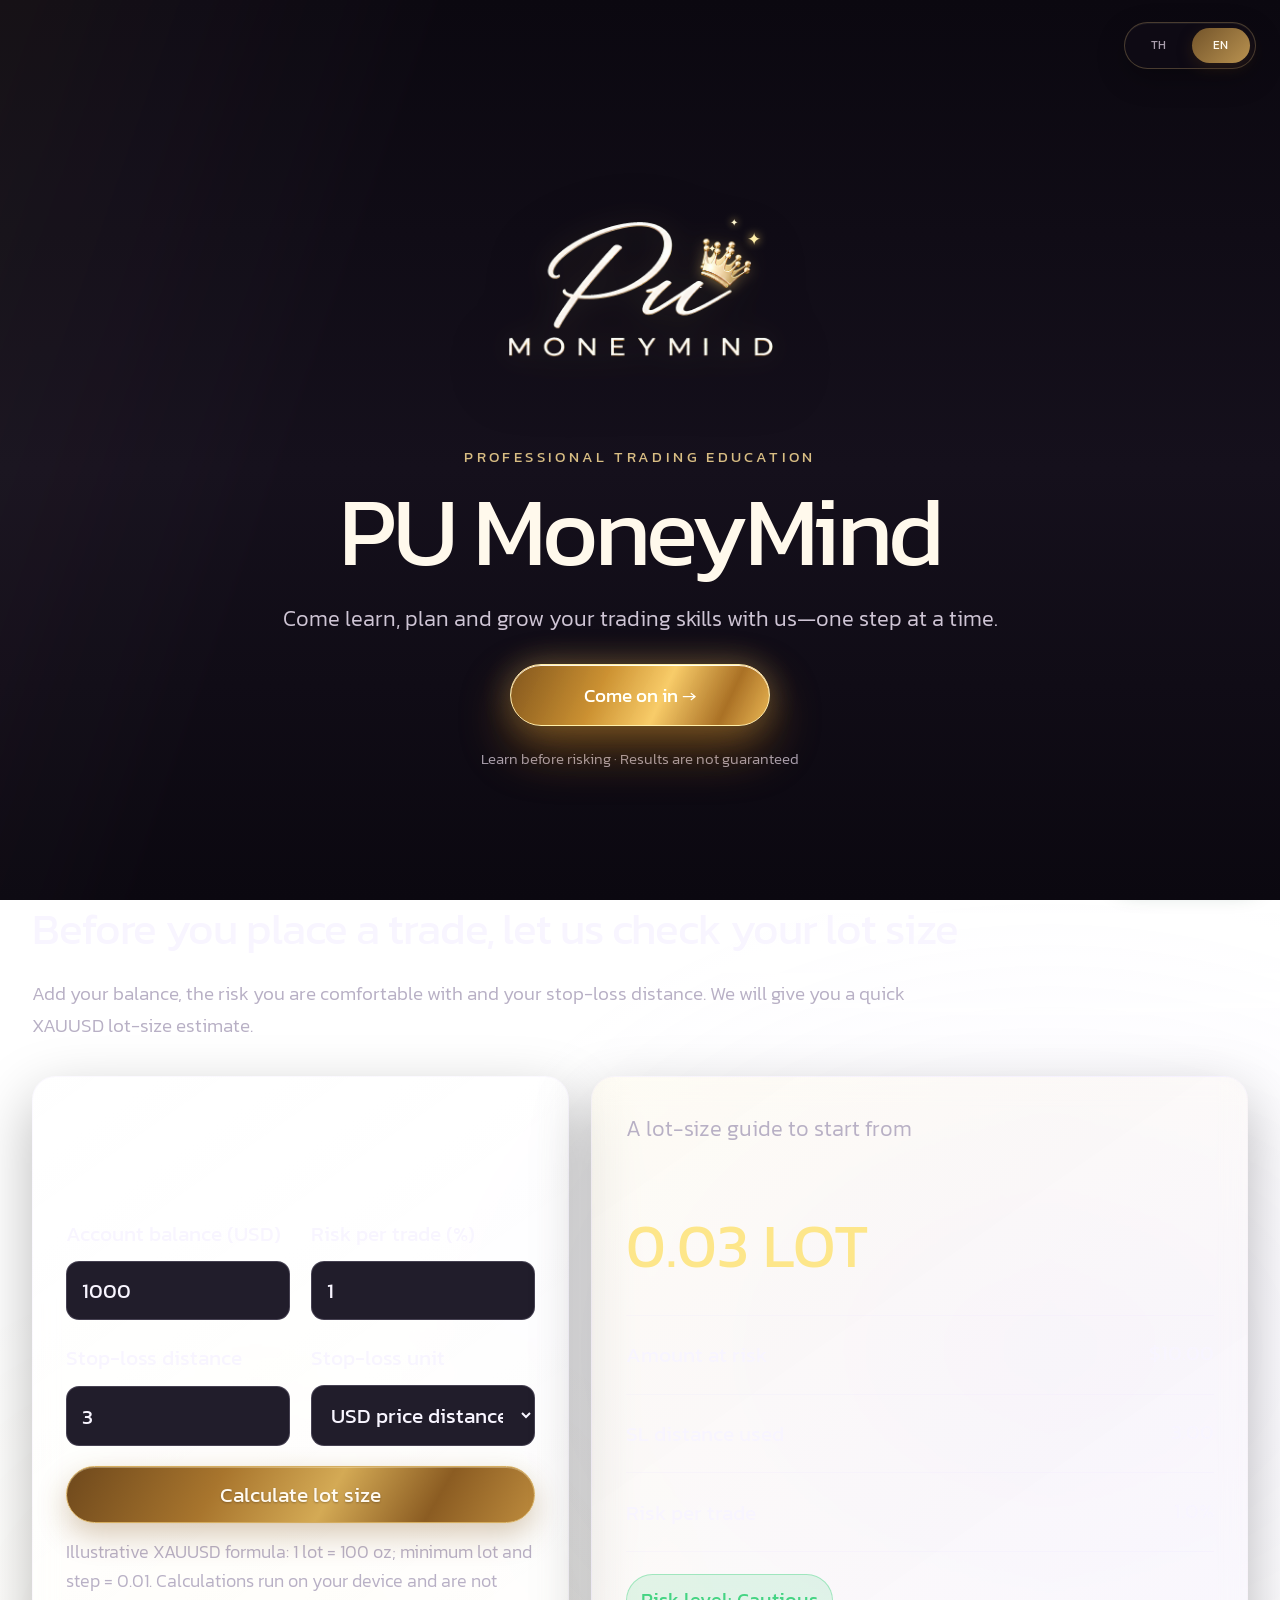
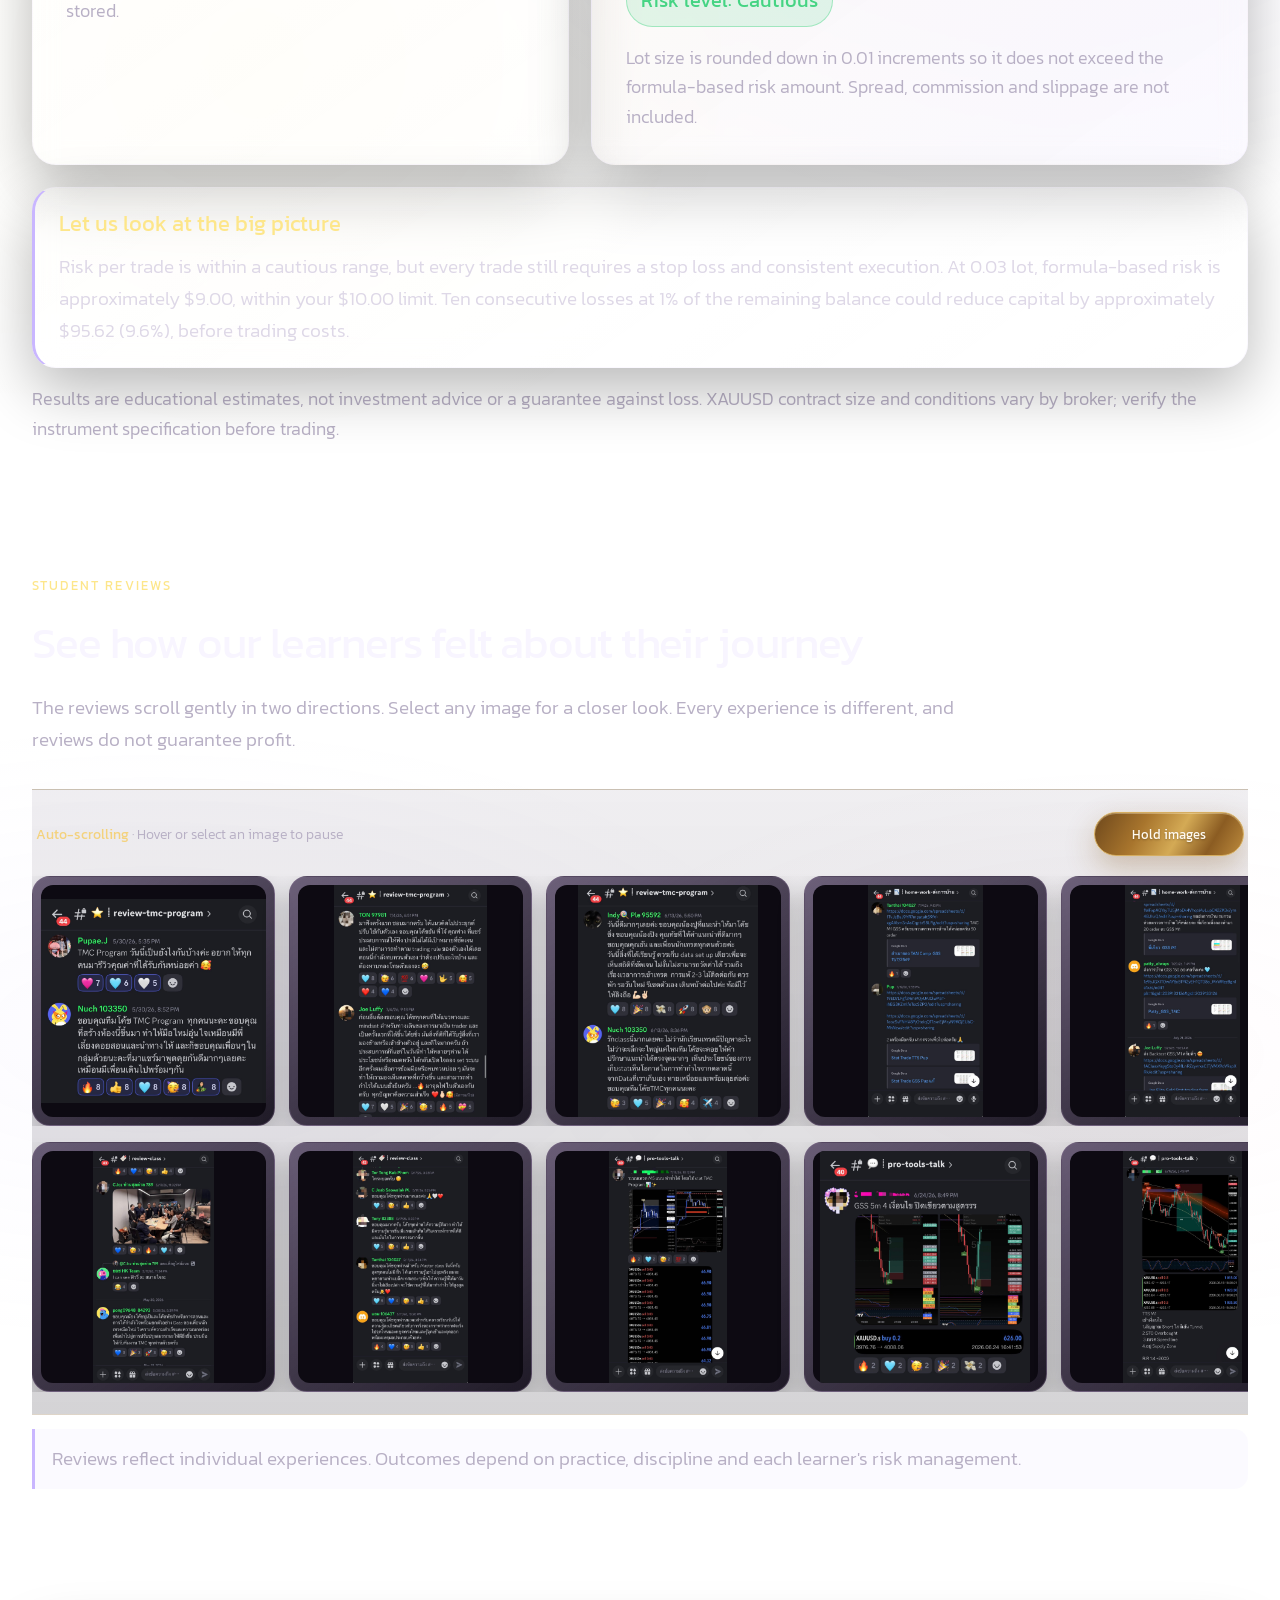
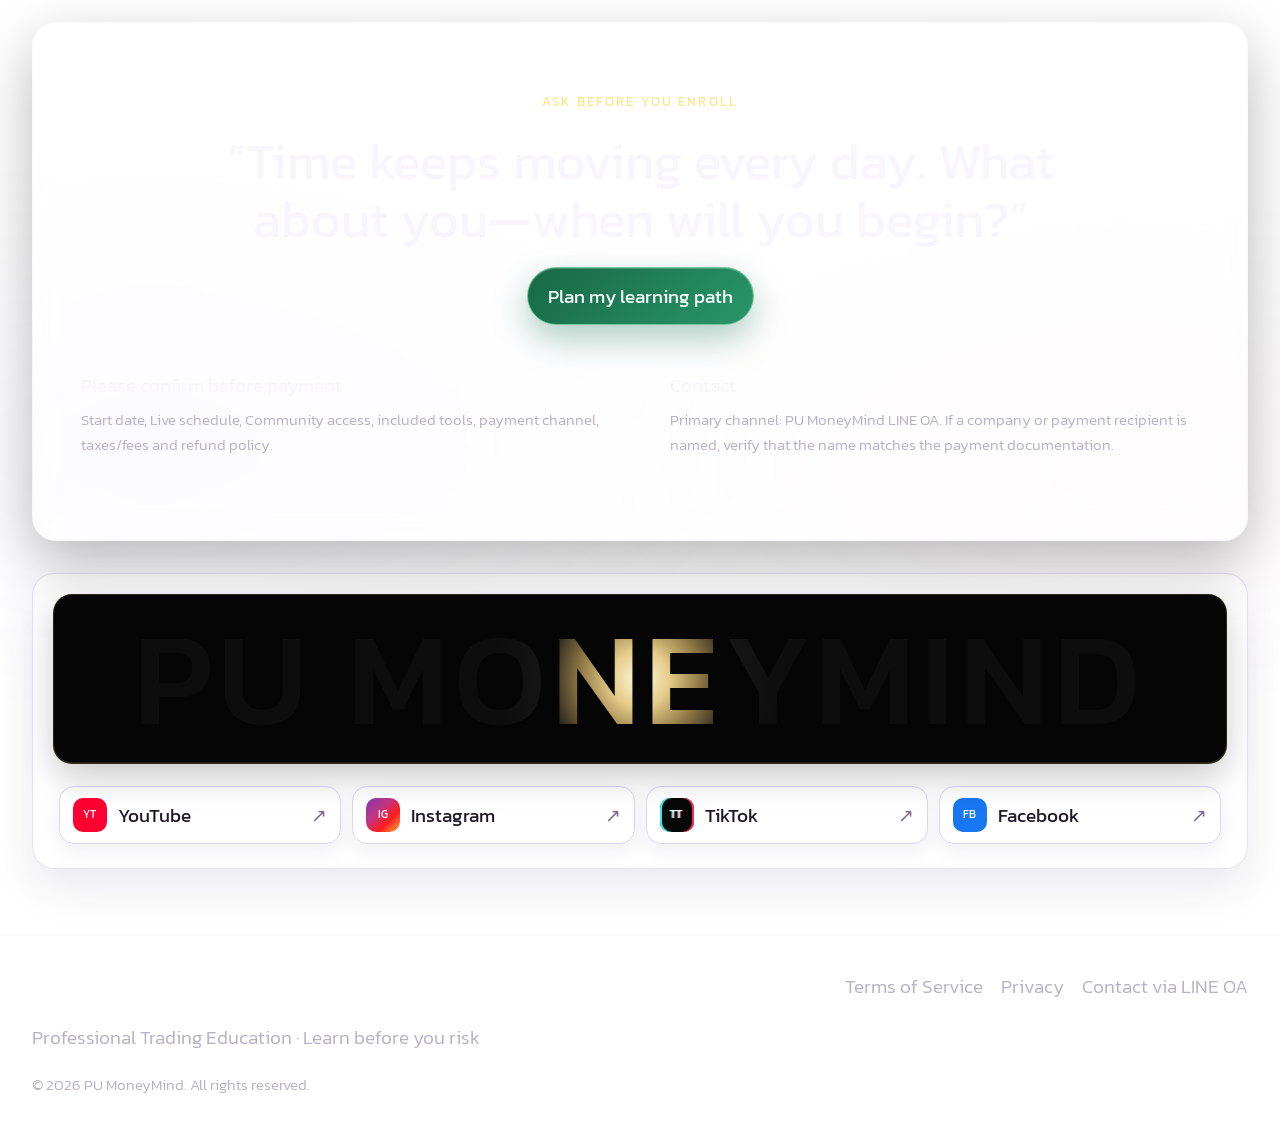
==== commit 9f324987: "Configure primary domain SEO for pumoneymind.com" ====
--- a/en.html
+++ b/en.html
@@ -4,21 +4,26 @@
   <meta charset="utf-8">
   <meta name="viewport" content="width=device-width,initial-scale=1,viewport-fit=cover">
   <title>PU MoneyMind | Build a Structured, Risk-Aware Trading Process</title>
-  <meta name="description" content="Learn trading planning, risk management and performance review through PU MoneyMind Master Class, TMC, Live Coaching and Community.">
+  <meta name="description" content="PU MoneyMind (pumoneymind) offers risk-aware trading education focused on planning, risk management, statistics, Master Class, TMC and Community.">
+  <meta name="author" content="PU MoneyMind">
   <meta name="theme-color" content="#0B0B12">
   <meta name="robots" content="index,follow,max-image-preview:large">
-  <link rel="canonical" href="https://pm1016-code.github.io/Pu-MoneyMind-Ver-3/en.html">
-  <link rel="alternate" hreflang="th" href="https://pm1016-code.github.io/Pu-MoneyMind-Ver-3/">
-  <link rel="alternate" hreflang="en" href="https://pm1016-code.github.io/Pu-MoneyMind-Ver-3/en.html">
-  <link rel="alternate" hreflang="x-default" href="https://pm1016-code.github.io/Pu-MoneyMind-Ver-3/">
+  <link rel="canonical" href="https://pumoneymind.com/en.html">
+  <link rel="alternate" hreflang="th" href="https://pumoneymind.com/">
+  <link rel="alternate" hreflang="en" href="https://pumoneymind.com/en.html">
+  <link rel="alternate" hreflang="x-default" href="https://pumoneymind.com/">
   <meta property="og:type" content="website">
   <meta property="og:locale" content="en_US">
   <meta property="og:site_name" content="PU MoneyMind">
   <meta property="og:title" content="PU MoneyMind | Stop Guessing. Start Trading With a Plan.">
   <meta property="og:description" content="Risk-first trading education focused on planning, risk management, statistics and coaching.">
-  <meta property="og:url" content="https://pm1016-code.github.io/Pu-MoneyMind-Ver-3/en.html">
-  <meta property="og:image" content="https://pm1016-code.github.io/Pu-MoneyMind-Ver-3/assets/hero-real-coaching.jpg">
+  <meta property="og:url" content="https://pumoneymind.com/en.html">
+  <meta property="og:image" content="https://pumoneymind.com/assets/hero-real-coaching.jpg">
+  <meta property="og:image:alt" content="PU MoneyMind structured and risk-aware trading education">
   <meta name="twitter:card" content="summary_large_image">
+  <meta name="twitter:title" content="PU MoneyMind | Structured, Risk-Aware Trading Education">
+  <meta name="twitter:description" content="Build a clearer trading process through planning, risk management and statistics.">
+  <meta name="twitter:image" content="https://pumoneymind.com/assets/hero-real-coaching.jpg">
   <link rel="icon" href="assets/logo-pu-moneymind-transparent.png" type="image/png">
   <link rel="preconnect" href="https://fonts.googleapis.com">
   <link rel="preconnect" href="https://fonts.gstatic.com" crossorigin>
@@ -154,7 +159,7 @@
     @media(prefers-reduced-motion:reduce){.experience{scroll-behavior:auto}.experience-slide img{will-change:auto;transition:none}.experience-slide:hover img,.experience-slide:active img{transform:none;filter:none}}
   </style>
   <script type="application/ld+json">
-  {"@context":"https://schema.org","@graph":[{"@type":"Organization","name":"PU MoneyMind","url":"https://pm1016-code.github.io/Pu-MoneyMind-Ver-3/en.html","logo":"https://pm1016-code.github.io/Pu-MoneyMind-Ver-3/assets/logo-pu-moneymind-transparent.png"},{"@type":"Course","name":"Master Class 2026","description":"A foundational course in trading mindset, planning, chart reading, risk management and practical application","provider":{"@type":"Organization","name":"PU MoneyMind"}},{"@type":"Course","name":"TMC — Tools Mastery Coaching","description":"A coaching program for experienced learners focused on tools, statistics and data-informed system development","provider":{"@type":"Organization","name":"PU MoneyMind"}}]}
+  {"@context":"https://schema.org","@graph":[{"@type":"Organization","@id":"https://pumoneymind.com/#organization","name":"PU MoneyMind","alternateName":["pumoneymind","Pu MoneyMind"],"url":"https://pumoneymind.com/","logo":"https://pumoneymind.com/assets/logo-pu-moneymind-transparent.png","sameAs":["https://www.youtube.com/@pumoneymind","https://www.instagram.com/pu.moneymind","https://www.tiktok.com/@pupae.stories"]},{"@type":"WebSite","@id":"https://pumoneymind.com/#website","name":"PU MoneyMind","alternateName":"pumoneymind","url":"https://pumoneymind.com/","inLanguage":["th","en"],"publisher":{"@id":"https://pumoneymind.com/#organization"}},{"@type":"Course","name":"Master Class 2026","description":"A foundational course in trading mindset, planning, chart reading, risk management and practical application","provider":{"@id":"https://pumoneymind.com/#organization"}},{"@type":"Course","name":"TMC — Tools Mastery Coaching","description":"A coaching program for experienced learners focused on tools, statistics and data-informed system development","provider":{"@id":"https://pumoneymind.com/#organization"}}]}
   </script>
   <style>
     /* Educational risk and position-size self-check */
--- a/assets/premium-readability.css
+++ b/assets/premium-readability.css
@@ -22,7 +22,49 @@
 #timeframe-quiz .tf-option:hover,#timeframe-quiz .tf-option:focus-visible{background:#fffaf0;color:#3f146e;border-color:#d3a84e}
 #timeframe-quiz .tf-option.is-selected{background:linear-gradient(135deg,#f7edff,#fff8e5);border-color:#b88431;color:#33134f}
 .floating-line,.btn.line{border:1px solid #74c79f;background:linear-gradient(135deg,#176846,#29966a);color:#f5fff9;box-shadow:0 14px 34px rgba(21,111,75,.34),inset 0 1px rgba(255,255,255,.2)}
-@media(max-width:1320px){.navin{gap:10px}.navlinks{gap:7px}.navlinks a{padding:9px 13px}.navin>.gold-cta{padding-inline:17px}}
+/* Balanced risk calculator columns */
+.risk-check{align-items:stretch}
+.risk-form,.risk-result{height:100%;padding:clamp(28px,2.6vw,38px)}
+.risk-form{display:flex;flex-direction:column;justify-content:center}
+.risk-fields{gap:clamp(17px,1.6vw,24px)}
+.risk-field{gap:9px}
+.risk-field label{font-size:clamp(1.02rem,.25vw + .97rem,1.12rem)}
+.risk-field input,.risk-field select{min-height:58px;padding:13px 15px;font-size:clamp(1.04rem,.24vw + 1rem,1.14rem)}
+.risk-form .btn{min-height:56px;font-size:clamp(1.02rem,.23vw + .98rem,1.12rem)}
+.risk-privacy,.risk-note{font-size:clamp(.9rem,.18vw + .87rem,.98rem);line-height:1.6}
+.risk-lot-label{font-size:clamp(1.08rem,.28vw + 1.02rem,1.2rem)}
+.risk-lot-main{margin:clamp(38px,4vw,58px) 0 24px;font-size:clamp(3rem,4.8vw,4.25rem)}
+.risk-summary dt,.risk-summary dd{font-size:clamp(1.05rem,.3vw + 1rem,1.17rem)}
+.risk-summary div{padding:clamp(18px,1.6vw,23px) 0}
+.risk-level-badge{font-size:clamp(1rem,.24vw + .96rem,1.1rem)}
+/* Requested +3px readability lift for the three highlighted areas */
+.navlinks a{font-size:clamp(1.08rem,.18vw + 1.04rem,1.2rem)}
+.risk-field label{font-size:clamp(1.18rem,.24vw + 1.12rem,1.3rem)}
+.risk-field input,.risk-field select{font-size:clamp(1.18rem,.24vw + 1.13rem,1.31rem)}
+.risk-form .btn{font-size:clamp(1.17rem,.22vw + 1.12rem,1.29rem)}
+.risk-privacy,.risk-note{font-size:clamp(1.05rem,.18vw + 1rem,1.16rem)}
+.risk-lot-label{font-size:clamp(1.23rem,.26vw + 1.17rem,1.37rem)}
+.risk-summary dt,.risk-summary dd{font-size:clamp(1.2rem,.28vw + 1.14rem,1.34rem)}
+.risk-level-badge{font-size:clamp(1.15rem,.22vw + 1.1rem,1.27rem)}
+#timeframe-quiz .tf-start{min-height:58px;font-size:clamp(1.17rem,.25vw + 1.11rem,1.3rem)}
+.strategy-copy>span:not(.strategy-fit),.strategy-copy>span:not(.strategy-fit) strong{color:#fff}
+/* Responsive Thai hero title: balanced lines without clipping */
+#top .hero .hero-responsive-title{max-width:100%;font-size:clamp(2.55rem,3.85vw,4.05rem);line-height:1.18;letter-spacing:-.018em;overflow-wrap:normal;word-break:normal;text-wrap:balance}
+#top .hero .hero-responsive-title .gradient{display:inline}
+@media(max-width:1320px){.navin{gap:10px}.navlinks{gap:7px}.navlinks a{padding:9px 12px}.navin>.gold-cta{padding-inline:17px}}
 @media(max-width:1100px){.navin>.gold-cta{display:none}}
-@media(max-width:900px){.heading{max-width:860px}.welcome-content{transform:translateY(-3vh)}.welcome-title{font-size:clamp(3.25rem,10vw,5.6rem)}}
+@media(max-width:1100px){#top .hero .hero-responsive-title{max-width:920px;font-size:clamp(2.65rem,5.7vw,3.8rem);line-height:1.2}}
+@media(max-width:900px){.heading{max-width:860px}.welcome-content{transform:translateY(-3vh)}.welcome-title{font-size:clamp(3.25rem,10vw,5.6rem)}#top .hero .hero-responsive-title{max-width:760px}}
+@media(max-width:760px){.risk-form,.risk-result{height:auto;padding:23px}.risk-form{display:block}.risk-lot-main{margin:32px 0 22px}}
+@media(max-width:620px){.navlinks a{font-size:1rem;padding:9px 12px}.risk-field label{font-size:1.08rem}.risk-field input,.risk-field select{font-size:1.08rem}.risk-privacy,.risk-note{font-size:.98rem}#timeframe-quiz .tf-start{font-size:1.1rem}}
+@media(max-width:560px){#top .hero .hero-responsive-title{max-width:100%;font-size:clamp(2rem,9.2vw,2.75rem);line-height:1.24;letter-spacing:-.012em;text-wrap:pretty}#top .hero .hero-responsive-title .hero-title-break{display:none}#top .hero .hero-responsive-title .gradient::before{content:" ";white-space:normal}}
 @media(max-width:560px){.wrap{width:calc(100% - 28px)}body{font-size:1.03rem}.heading{max-width:100%}.heading p,.lead,.card p,.belief,.checklist li,.step p,.risk p,.cta p,.review-context{font-size:1.03rem}.welcome-content{width:calc(100% - 24px);padding:20px 10px;transform:translateY(-2vh)}.welcome-logo-stage{width:min(310px,78vw);margin-bottom:18px}.welcome-title{font-size:clamp(3rem,15vw,4.5rem)}.welcome-subtitle{max-width:390px;margin:16px auto 24px;font-size:1.08rem;line-height:1.58}.welcome-enter{width:min(100%,330px);min-height:58px;padding:14px 24px}.welcome-note{font-size:.84rem}.card,.audience,.risk,.step{padding:21px}}
+/* Requested removals */
+#top .proofbar,
+#top .source-note,
+#fit-quiz-section,
+#path .programs>.program-copy:nth-child(2){
+display:none!important;
+}
+#path .programs{grid-template-columns:minmax(0,1fr)}
+#path .programs>.program-copy:first-child{max-width:920px;margin-inline:auto}
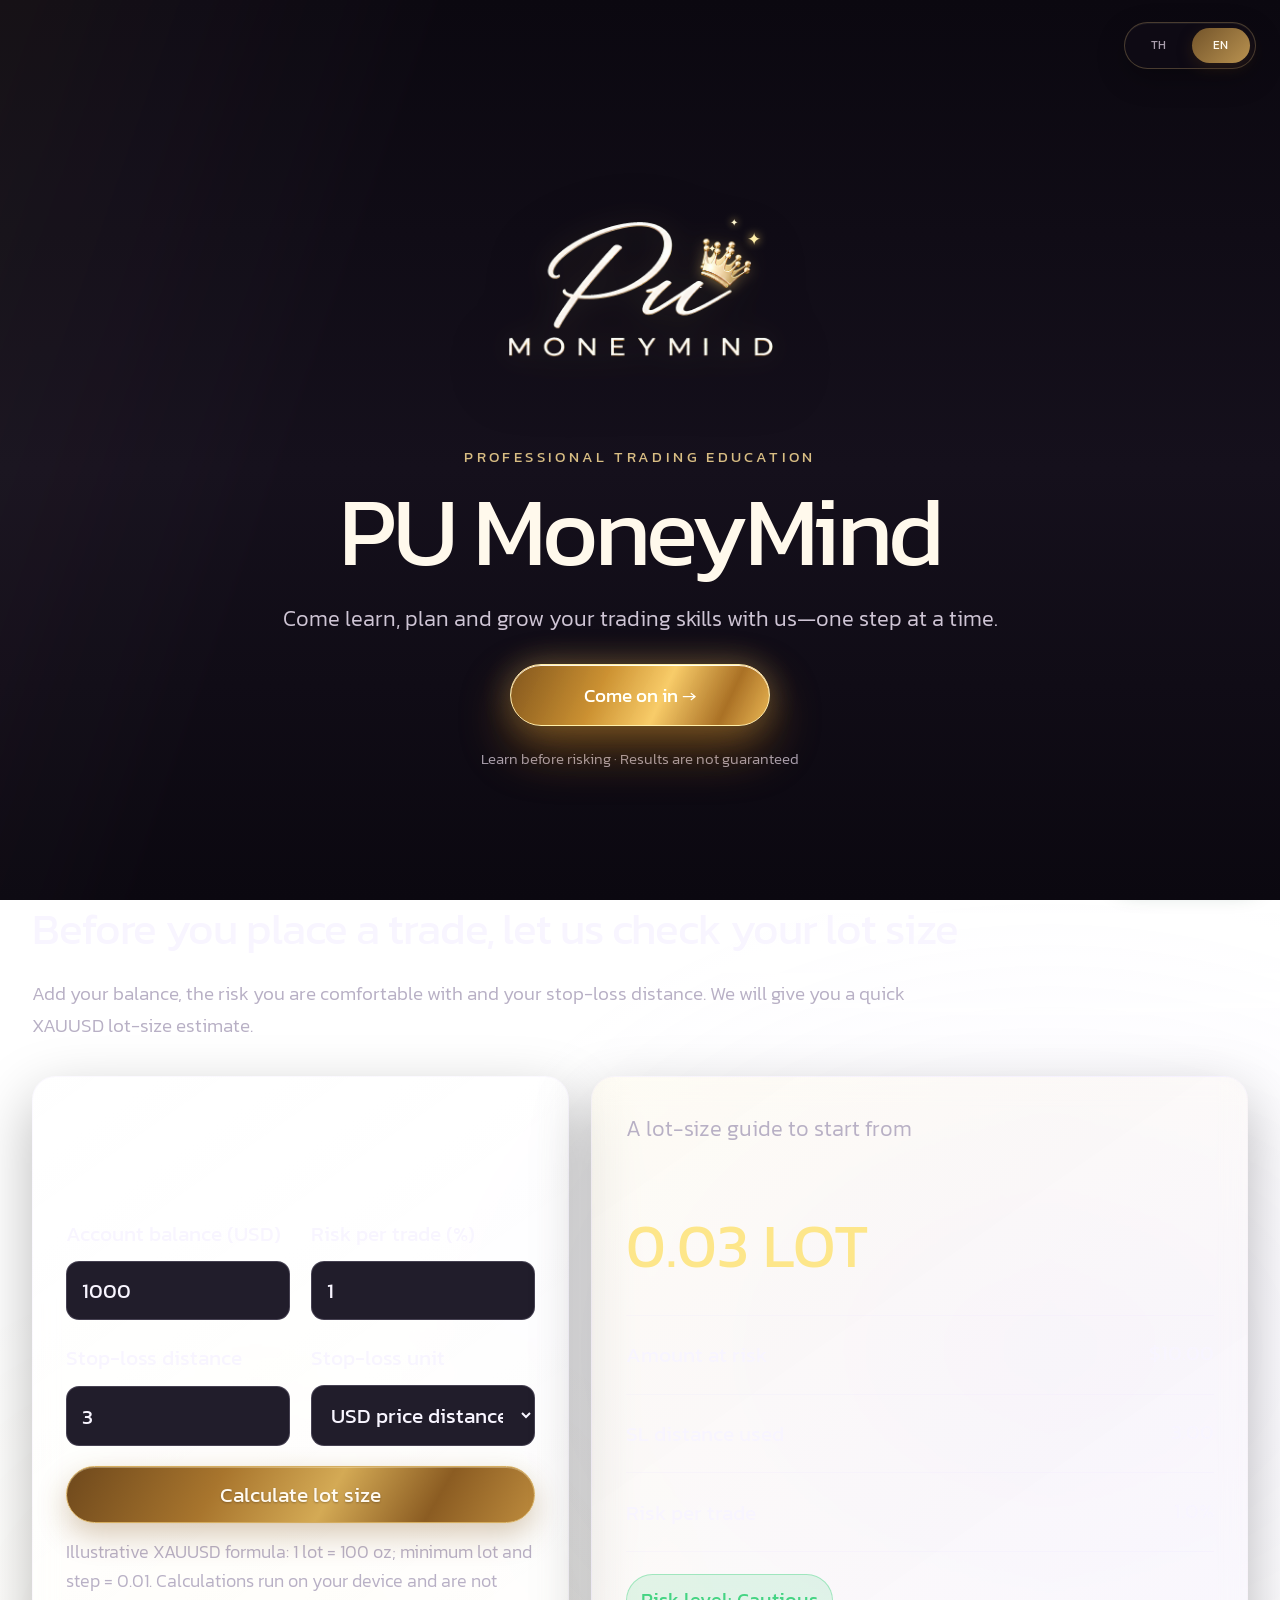
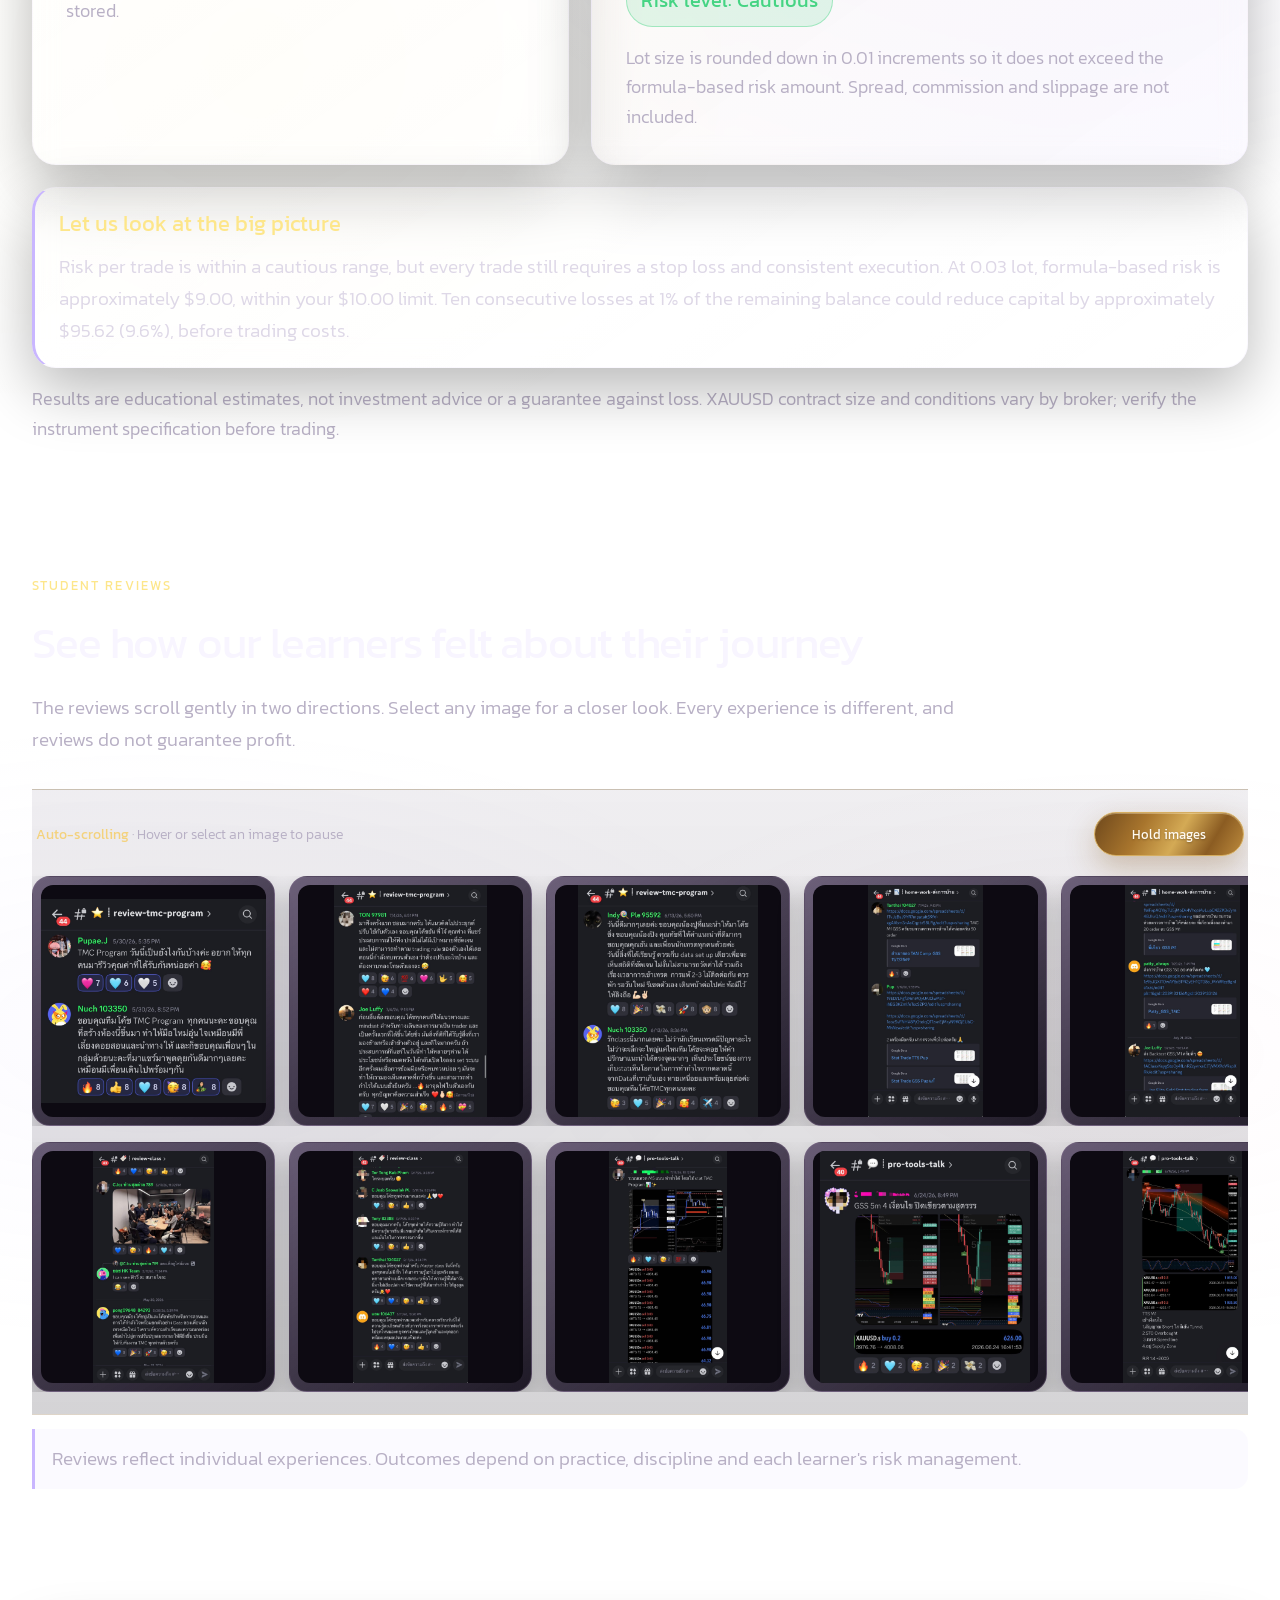
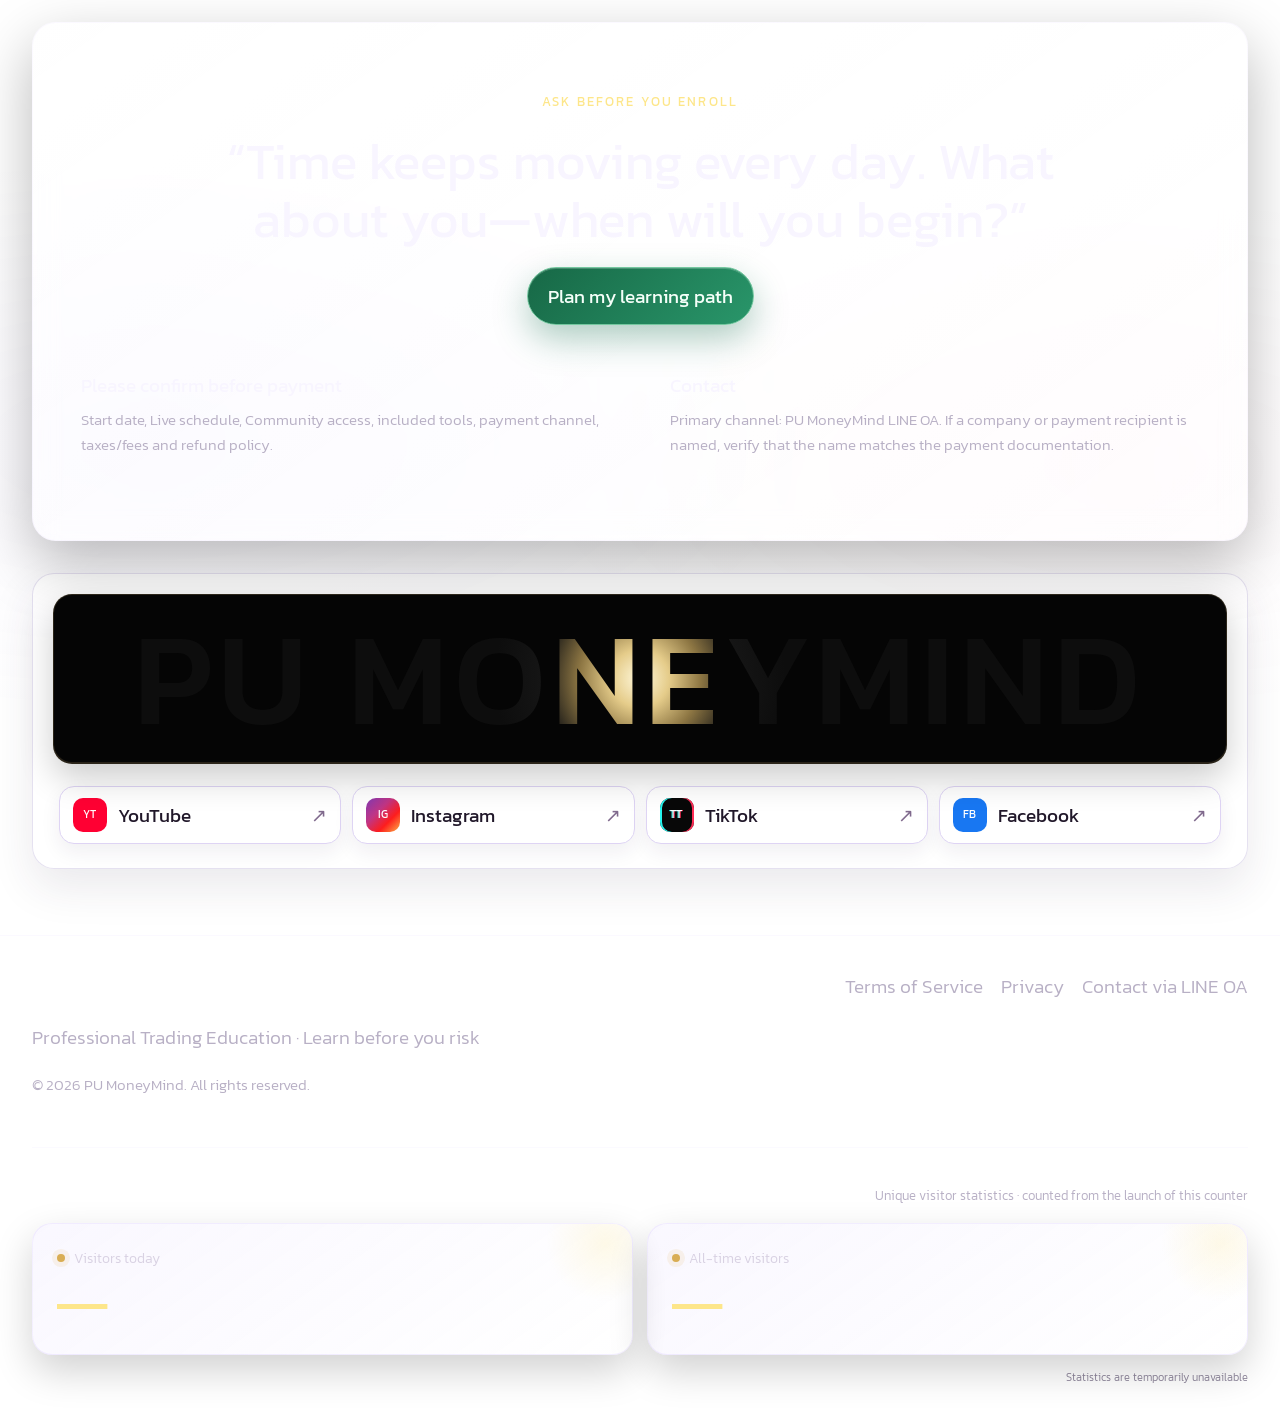
==== commit 05aff853: "Add daily and total visitor counters" ====
--- a/en.html
+++ b/en.html
@@ -53,7 +53,7 @@
     .welcome-note{margin-top:17px;color:#aaa0b0}
     .btn,.review-nav,.experience-arrow,.tab,.tf-start,.tf-back,.tf-restart,.risk-help-cta,.line-qr-direct{border-color:#d5ad60;background:linear-gradient(120deg,#6e481c 0%,#a8752d 32%,#d4aa55 56%,#8b5c22 78%,#bd8b3d 100%);color:#fffaf0;box-shadow:0 12px 30px rgba(126,78,20,.3),0 0 0 1px rgba(255,229,166,.09),inset 0 1px rgba(255,247,218,.34);text-shadow:0 1px 2px rgba(42,25,7,.32)}
     .btn:hover,.review-nav:hover,.experience-arrow:hover,.tab:hover,.tf-start:hover,.tf-back:hover,.tf-restart:hover,.risk-help-cta:hover,.line-qr-direct:hover{border-color:#f0d28b;background:linear-gradient(120deg,#8a5a20 0%,#c08c39 35%,#ebc873 58%,#a36d26 82%,#d2a34e 100%);color:#fffdf5;filter:brightness(1.06);box-shadow:0 17px 38px rgba(145,89,20,.4),0 0 22px rgba(227,187,101,.24),inset 0 1px rgba(255,255,255,.48)}
-    .navlinks a{font-size:clamp(.98rem,.18vw + .95rem,1.08rem)}
+    .navlinks a{font-size:clamp(.9rem,.14vw + .87rem,.98rem)}
     .navlinks a:hover,.navlinks a:focus-visible{border-color:#d7ae5b;background:linear-gradient(135deg,#795022,#a97833);color:#fffaf0}
     #timeframe-quiz .tf-option{font-size:clamp(1.05rem,.35vw + 1rem,1.18rem)}
     #timeframe-quiz .tf-option:hover,#timeframe-quiz .tf-option:focus-visible{background:#fffaf0;color:#3f146e;border-color:#d3a84e}
@@ -554,13 +554,13 @@
     .navin>.brand{grid-area:brand;align-self:center}
     .navin>.lang-switch{grid-area:language;justify-self:end;align-self:center}
     .navin>.gold-cta{grid-area:cta;align-self:center}
-    .navlinks{grid-area:sections;display:flex;justify-content:center;width:100%;gap:7px;padding:2px;overflow-x:auto;overscroll-behavior-inline:contain;scroll-snap-type:x proximity;scrollbar-width:none}
+    .navlinks{grid-area:sections;display:flex;justify-content:flex-start;width:100%;gap:6px;padding:2px;overflow-x:auto;overscroll-behavior-inline:contain;scroll-snap-type:x proximity;scrollbar-width:none}
     .navlinks::-webkit-scrollbar{display:none}
     .navlinks::-webkit-scrollbar{height:4px}.navlinks::-webkit-scrollbar-track{background:transparent}.navlinks::-webkit-scrollbar-thumb{border-radius:99px;background:rgba(198,168,109,.48)}
-    .navlinks a{flex:0 0 auto;scroll-snap-align:start;padding:8px 12px;border:1px solid rgba(231,221,251,.15);border-radius:999px;background:rgba(255,255,255,.035);color:#d9d2e3;font-size:.88rem;line-height:1.2;white-space:nowrap;transition:color .2s,border-color .2s,background .2s,transform .2s}
+    .navlinks a{flex:0 0 auto;scroll-snap-align:start;padding:7px 10px;border:1px solid rgba(231,221,251,.15);border-radius:999px;background:rgba(255,255,255,.035);color:#d9d2e3;font-size:.76rem;line-height:1.2;white-space:nowrap;transition:color .2s,border-color .2s,background .2s,transform .2s}
     .navlinks a:hover,.navlinks a:focus-visible{color:#fff5d6;border-color:rgba(211,177,94,.58);background:linear-gradient(135deg,rgba(113,76,33,.62),rgba(83,55,113,.48));transform:translateY(-1px);outline:none}
     @media(max-width:1100px){html{scroll-padding-top:182px}.nav>.navin{width:min(var(--max),calc(100% - 36px))}.navlinks{display:flex;justify-content:flex-start}.navin{grid-template-columns:auto 1fr auto;grid-template-areas:"brand language cta" "sections sections sections";row-gap:8px;padding-bottom:10px}.navin>.gold-cta{display:inline-flex}}
-    @media(max-width:620px){html{scroll-padding-top:158px}.navin{grid-template-columns:1fr auto;grid-template-areas:"brand language" "sections sections";padding-bottom:8px}.navin>.gold-cta{display:none}.navlinks{margin-inline:0}.navlinks a{padding:8px 12px;font-size:.78rem}}
+    @media(max-width:620px){html{scroll-padding-top:158px}.navin{grid-template-columns:1fr auto;grid-template-areas:"brand language" "sections sections";padding-bottom:8px}.navin>.gold-cta{display:none}.navlinks{margin-inline:0}.navlinks a{padding:7px 10px;font-size:.72rem}}
   </style>
 <style>
 #path .program-copy{display:flex;flex-direction:column;padding:clamp(24px,3vw,36px);border:1px solid var(--line);border-radius:24px;min-width:0}
@@ -661,6 +661,21 @@
     @media(max-width:800px){#timeframe-quiz .tf-result-head{align-items:flex-start;padding:15px 16px}#timeframe-quiz .tf-result-head h3{font-size:clamp(1.3rem,5.8vw,1.65rem)}#timeframe-quiz .tf-result-showcase{grid-template-columns:1fr}#timeframe-quiz .tf-character-pane{padding:20px 17px 22px}#timeframe-quiz .tf-character-art{height:clamp(240px,64vw,300px)}#timeframe-quiz .tf-character-art img{width:88%;height:clamp(240px,64vw,300px);max-width:460px}#timeframe-quiz .tf-character-name{margin-top:8px;font-size:1.45rem}#timeframe-quiz .tf-character-summary{font-size:1rem}#timeframe-quiz .tf-fit-pane{padding:23px 19px 26px}#timeframe-quiz .tf-fit-pane h4{font-size:1.75rem}#timeframe-quiz .tf-route{padding:18px 16px}#timeframe-quiz .tf-route-card{padding:15px}}
   </style>
   <link rel="stylesheet" href="assets/premium-readability.css">
+  <style>
+    .footer-visitors{margin-top:34px;padding-top:28px;border-top:1px solid rgba(231,221,251,.16)}
+    .footer-visitors-head{display:flex;align-items:end;justify-content:space-between;gap:18px;margin-bottom:16px}
+    .footer-visitors-head h2{margin:0;color:#fff;font-size:clamp(1.15rem,2vw,1.45rem);line-height:1.3}
+    .footer-visitors-head p{margin:0;color:var(--muted);font-size:.8rem;text-align:right}
+    .visitor-counter-grid{display:grid;grid-template-columns:repeat(2,minmax(0,1fr));gap:14px}
+    .visitor-counter-card{position:relative;overflow:hidden;min-height:132px;padding:22px 24px;border:1px solid rgba(201,182,255,.2);border-radius:20px;background:linear-gradient(145deg,rgba(201,182,255,.1),rgba(255,255,255,.025));box-shadow:0 16px 38px rgba(0,0,0,.18)}
+    .visitor-counter-card::after{content:"";position:absolute;right:-34px;top:-42px;width:122px;height:122px;border-radius:50%;background:radial-gradient(circle,rgba(253,230,138,.2),transparent 68%);pointer-events:none}
+    .visitor-counter-label{display:flex;align-items:center;gap:9px;color:#d9d2e3;font-size:.9rem}
+    .visitor-counter-label::before{content:"";width:8px;height:8px;border-radius:50%;background:#d9ad53;box-shadow:0 0 0 5px rgba(217,173,83,.12)}
+    .visitor-counter-value{display:block;margin-top:8px;color:#fde68a;font-size:clamp(2.15rem,4vw,3.15rem);font-weight:700;line-height:1;font-variant-numeric:tabular-nums}
+    .visitor-counter-source{display:block;margin-top:13px;color:#8f879c;font-size:.68rem;text-align:right}
+    .visitor-counter-source .icount-credit{margin:0!important;padding:0!important;background:none!important;color:#a89fb5!important;font:inherit!important;border-radius:0!important;text-decoration:underline!important;text-underline-offset:2px}
+    @media(max-width:560px){.footer-visitors{margin-top:26px;padding-top:22px}.footer-visitors-head{align-items:flex-start;flex-direction:column;gap:5px}.footer-visitors-head p{text-align:left}.visitor-counter-grid{gap:9px}.visitor-counter-card{min-height:116px;padding:18px 15px}.visitor-counter-label{font-size:.78rem}.visitor-counter-value{font-size:clamp(1.85rem,10vw,2.5rem)}}
+  </style>
 </head>
 <body class="welcome-open">
   <section class="welcome-gate" id="welcomeGate" role="dialog" aria-modal="true" aria-labelledby="welcomeTitle"><nav class="welcome-lang" aria-label="Change language"><a href="index.html" lang="th">TH</a><a href="en.html" lang="en" aria-current="page">EN</a></nav><span class="welcome-door left" aria-hidden="true"></span><span class="welcome-door right" aria-hidden="true"></span><div class="welcome-content"><div class="welcome-logo-stage"><img class="welcome-logo" src="assets/logo-pu-moneymind-transparent.png" width="1536" height="1024" alt="PU MoneyMind logo"><img class="welcome-crown" src="assets/logo-crown-effect.png" width="256" height="210" alt="" aria-hidden="true"><span class="welcome-crown-glint" aria-hidden="true">✦</span></div><span class="welcome-kicker">Professional Trading Education</span><h1 class="welcome-title" id="welcomeTitle">PU MoneyMind</h1><p class="welcome-subtitle">Come learn, plan and grow your trading skills with us—one step at a time.</p><button class="welcome-enter" id="welcomeEnter" type="button">Come on in <span aria-hidden="true">→</span></button><small class="welcome-note">Learn before risking · Results are not guaranteed</small></div></section>
@@ -739,7 +754,7 @@
 <section data-page="1"><div class="wrap"><div class="cta panel"><span class="eyebrow">Ask before you enroll</span><h2>“Time keeps moving every day. What about you—when will you begin?”</h2><a class="btn line track" data-cta="final-consult" href="https://lin.ee/N5oj5Q4" target="_blank" rel="noopener noreferrer" aria-label="Chat with us and plan it together via LINE OA">Plan my learning path</a><div class="legal"><div><b>Please confirm before payment</b><br><span class="small">Start date, Live schedule, Community access, included tools, payment channel, taxes/fees and refund policy.</span></div><div><b>Contact</b><br><span class="small">Primary channel: PU MoneyMind LINE OA. If a company or payment recipient is named, verify that the name matches the payment documentation.</span></div></div></div></div></section>
   </main>
   <a class="floating-line line-contact-float track" data-cta="floating-line-contact" href="https://lin.ee/N5oj5Q4" target="_blank" rel="noopener noreferrer" aria-label="Contact PU MoneyMind via LINE OA"><span class="line-contact-icon" aria-hidden="true">✦</span><span>Contact via LINE</span></a>
-  <footer><div class="wrap foot"><div><b style="color:#fff">PU MoneyMind</b><p>Professional Trading Education · Learn before you risk</p><p class="small">© <span id="year"></span> PU MoneyMind. All rights reserved.</p></div><nav class="footlinks" aria-label="Important information"><a href="terms-en.html">Terms of Service</a><a href="privacy-en.html">Privacy</a><a href="https://lin.ee/N5oj5Q4" target="_blank" rel="noopener noreferrer">Contact via LINE OA</a></nav></div></footer>
+  <footer><div class="wrap"><div class="foot"><div><b style="color:#fff">PU MoneyMind</b><p>Professional Trading Education · Learn before you risk</p><p class="small">© <span id="year"></span> PU MoneyMind. All rights reserved.</p></div><nav class="footlinks" aria-label="Important information"><a href="terms-en.html">Terms of Service</a><a href="privacy-en.html">Privacy</a><a href="https://lin.ee/N5oj5Q4" target="_blank" rel="noopener noreferrer">Contact via LINE OA</a></nav></div><aside class="footer-visitors" aria-labelledby="visitorCounterTitle"><div class="footer-visitors-head"><h2 id="visitorCounterTitle">Website visitors</h2><p>Unique visitor statistics · counted from the launch of this counter</p></div><div class="visitor-counter-grid" aria-live="polite"><div class="visitor-counter-card"><span class="visitor-counter-label">Visitors today</span><strong class="visitor-counter-value" data-icount="today-uv">—</strong></div><div class="visitor-counter-card"><span class="visitor-counter-label">All-time visitors</span><strong class="visitor-counter-value" data-icount="total-uv">—</strong></div></div><span class="visitor-counter-source" id="visitorCounterSource">Statistics by </span></aside></div></footer>
   <div class="gold-arrow-cursor" id="goldArrowCursor" aria-hidden="true">
     <svg viewBox="0 0 30 36" role="presentation">
       <defs><linearGradient id="cursorGold" x1="3" y1="2" x2="23" y2="32" gradientUnits="userSpaceOnUse"><stop stop-color="#fff8d4"/><stop offset=".38" stop-color="#f0cd79"/><stop offset=".72" stop-color="#c89438"/><stop offset="1" stop-color="#ffe8a5"/></linearGradient></defs>
@@ -864,5 +879,8 @@
   <script>
     (()=>{const lineUrl='https://lin.ee/N5oj5Q4';const modal=document.createElement('div');modal.className='line-qr-modal';modal.id='lineQrModal';modal.hidden=true;modal.innerHTML='<div class="line-qr-dialog" role="dialog" aria-modal="true" aria-labelledby="lineQrTitle" aria-describedby="lineQrDescription"><button class="line-qr-close" type="button" aria-label="Close dialog">&times;</button><span class="line-qr-kicker">PU MoneyMind · LINE OA</span><h2 id="lineQrTitle">Chat with Pu on LINE</h2><p id="lineQrDescription">Scan this QR code with your camera or the LINE app.</p><div class="line-qr-frame"><img src="assets/line-oa-qr.png" width="600" height="600" alt="QR code for contacting PU MoneyMind on LINE OA"></div><a class="btn line-qr-direct" data-line-direct href="'+lineUrl+'">Open LINE on this device</a><small class="line-qr-note">Press Esc or tap outside this window to close it.</small></div>';document.body.appendChild(modal);const dialog=modal.querySelector('.line-qr-dialog');const closeButton=modal.querySelector('.line-qr-close');let lastTrigger=null;const openModal=trigger=>{lastTrigger=trigger;modal.hidden=false;document.body.classList.add('line-modal-open');closeButton.focus()};const closeModal=()=>{modal.hidden=true;document.body.classList.remove('line-modal-open');lastTrigger?.focus()};document.querySelectorAll('a[href="'+lineUrl+'"]').forEach(link=>{link.removeAttribute('target');link.setAttribute('aria-haspopup','dialog');link.setAttribute('aria-controls','lineQrModal')});document.addEventListener('click',event=>{const link=event.target.closest('a[href="'+lineUrl+'"]');if(!link||link.hasAttribute('data-line-direct'))return;event.preventDefault();openModal(link)});closeButton.addEventListener('click',closeModal);modal.addEventListener('click',event=>{if(event.target===modal)closeModal()});dialog.addEventListener('click',event=>event.stopPropagation());document.addEventListener('keydown',event=>{if(event.key==='Escape'&&!modal.hidden)closeModal()})})();
   </script>
+  <script>
+    (()=>{const source=document.getElementById('visitorCounterSource');if(!source)return;const tracker=document.createElement('script');tracker.async=true;tracker.src='https://icount.kr/count.php?id=pumoneymind.com-visitors-v1&url='+encodeURIComponent(location.href)+'&ref='+encodeURIComponent(document.referrer)+'&t='+Date.now();tracker.onerror=()=>{document.querySelectorAll('[data-icount]').forEach(el=>el.textContent='—');source.textContent='Statistics are temporarily unavailable'};source.appendChild(tracker)})();
+  </script>
 </body>
 </html>
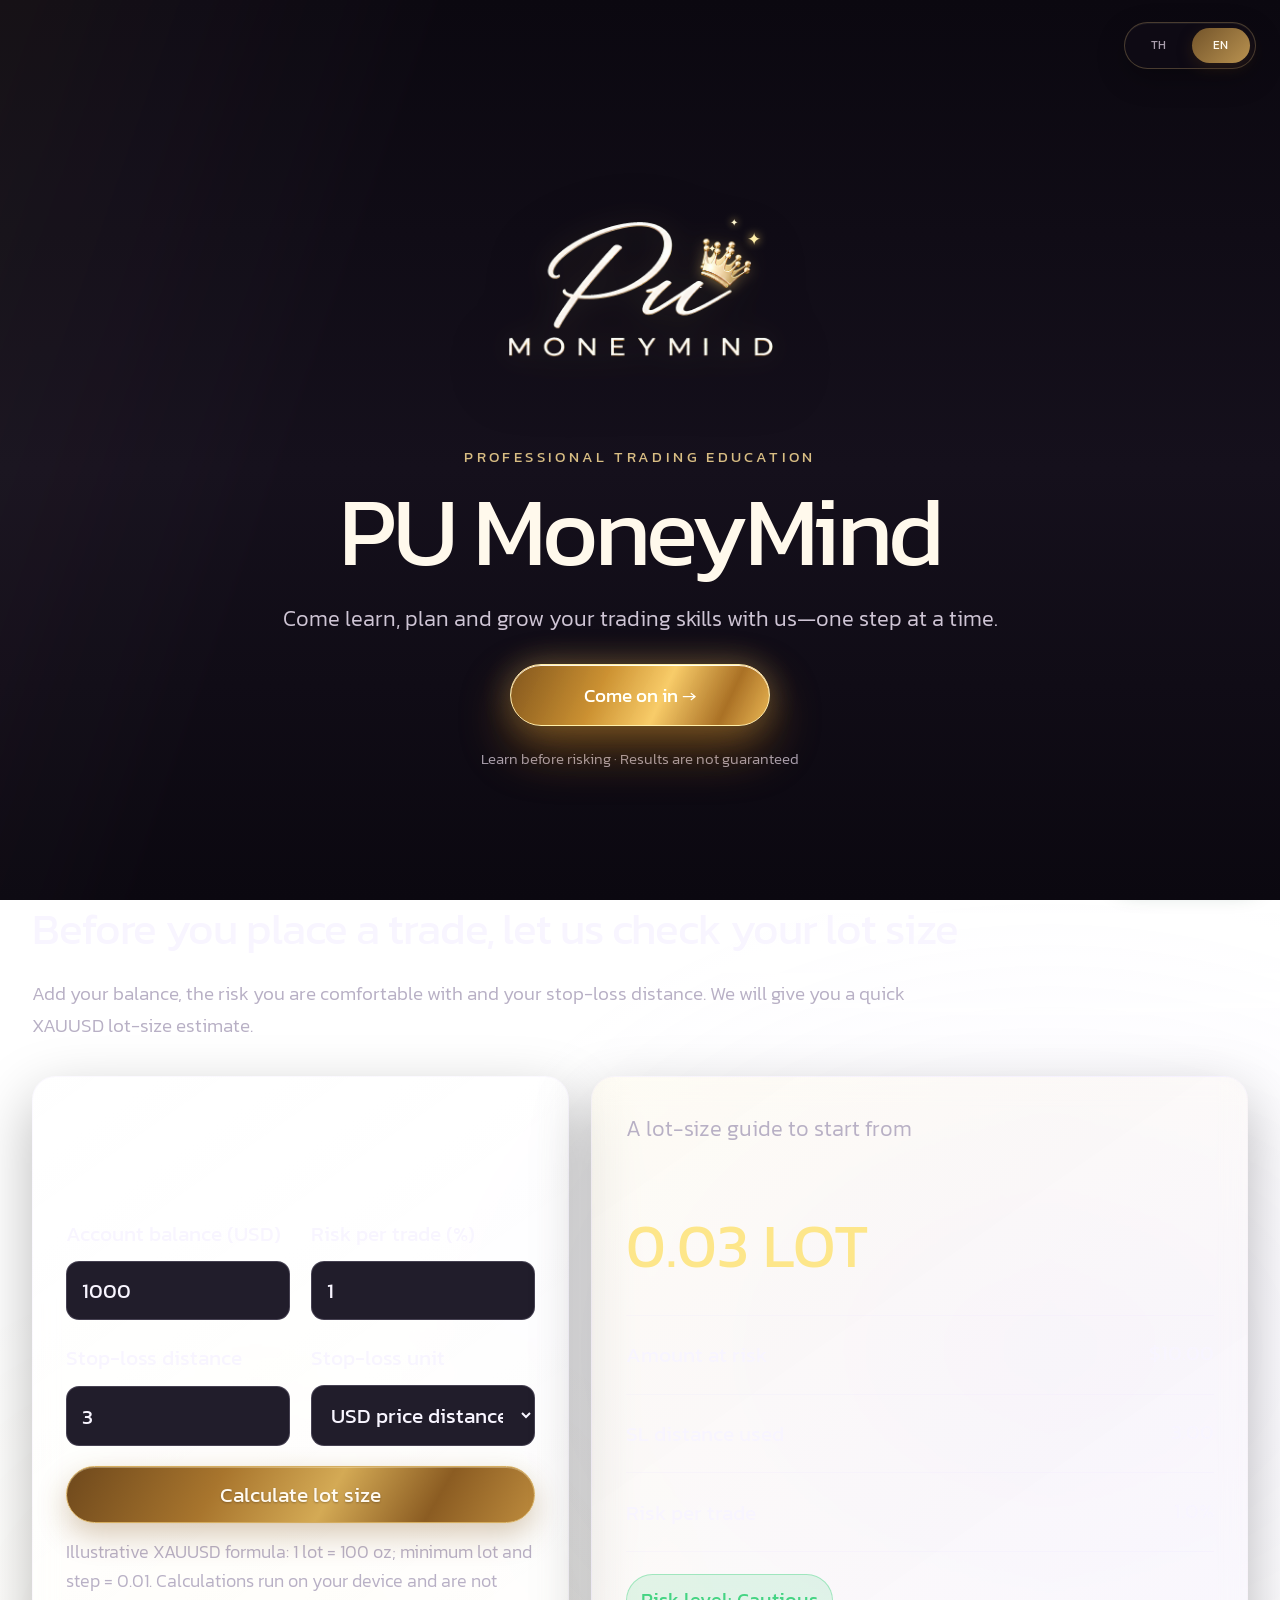
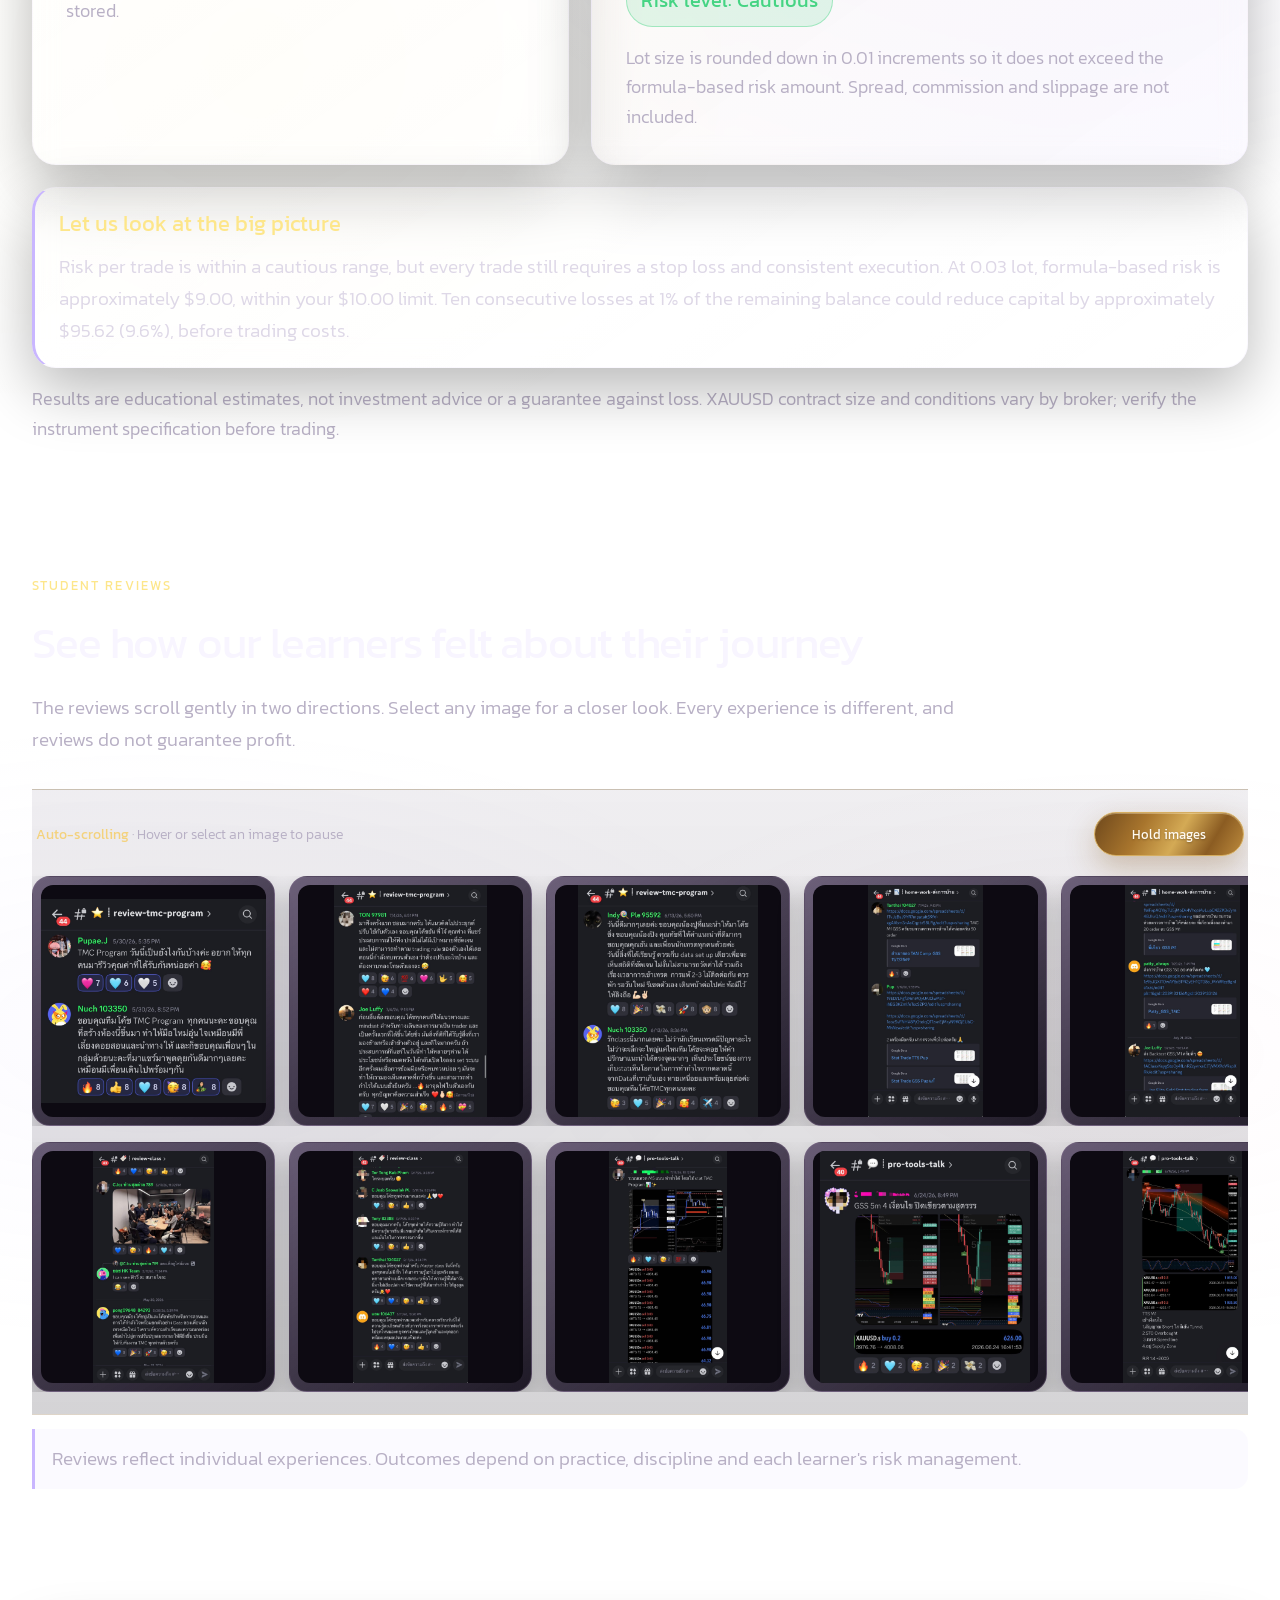
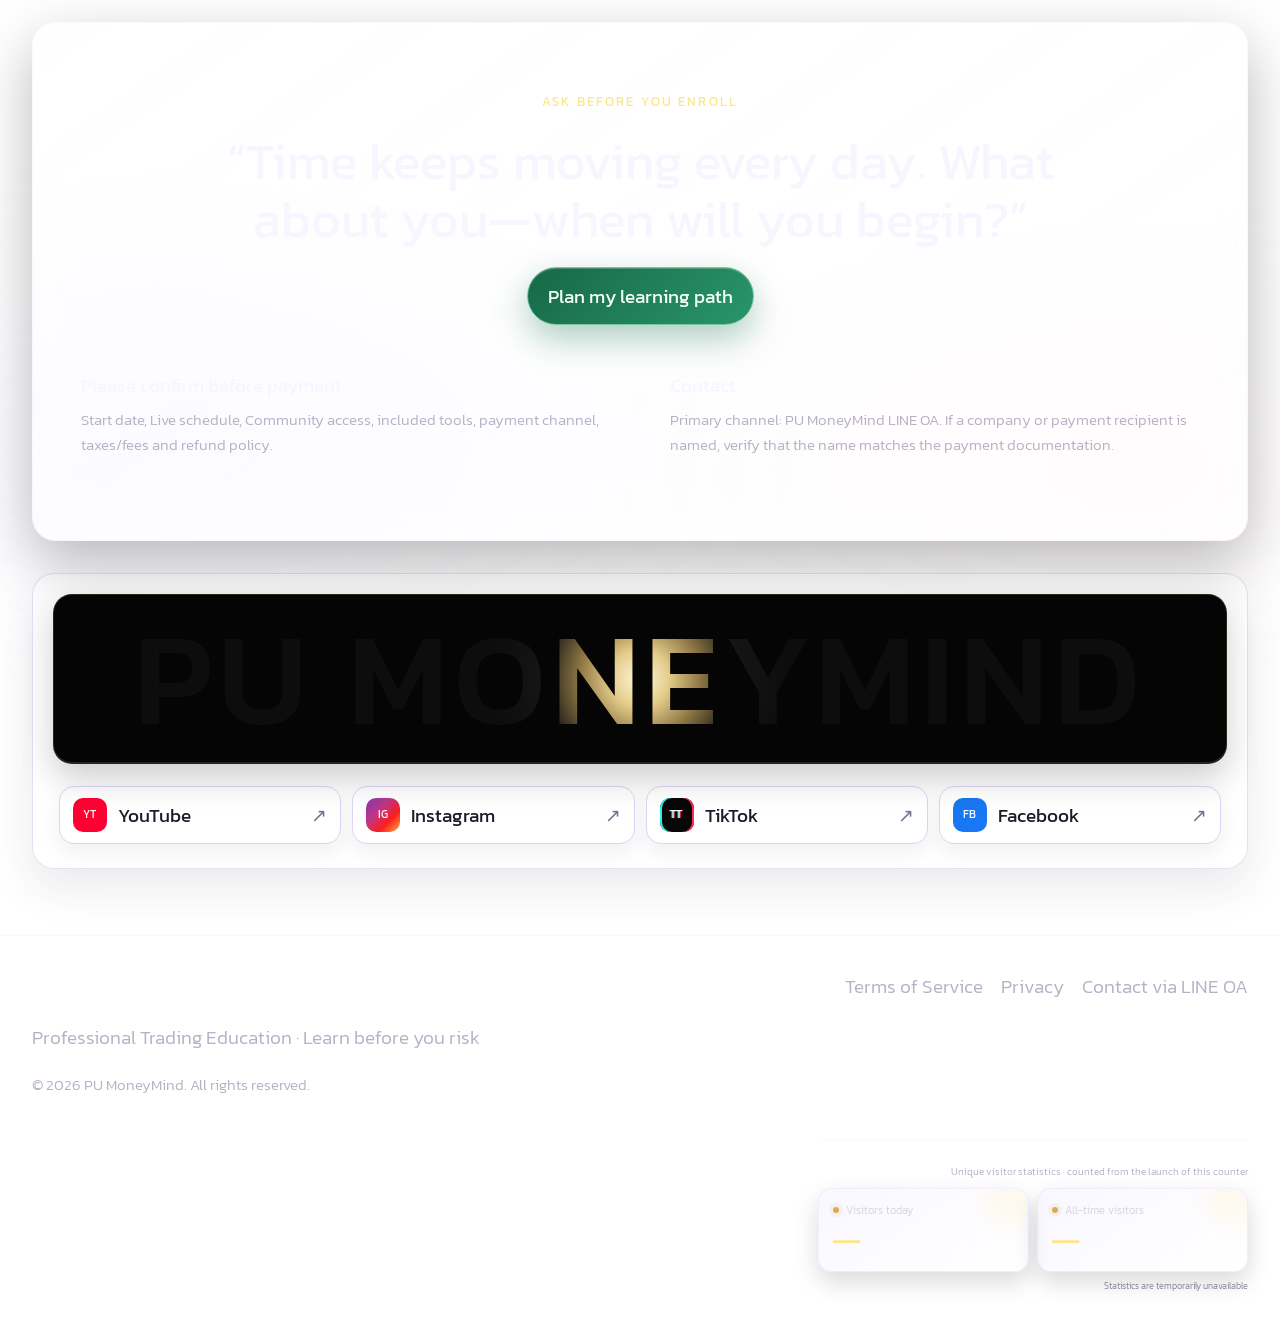
==== commit 083bd0be: "Compact footer visitor counter" ====
--- a/en.html
+++ b/en.html
@@ -662,19 +662,19 @@
   </style>
   <link rel="stylesheet" href="assets/premium-readability.css">
   <style>
-    .footer-visitors{margin-top:34px;padding-top:28px;border-top:1px solid rgba(231,221,251,.16)}
-    .footer-visitors-head{display:flex;align-items:end;justify-content:space-between;gap:18px;margin-bottom:16px}
-    .footer-visitors-head h2{margin:0;color:#fff;font-size:clamp(1.15rem,2vw,1.45rem);line-height:1.3}
-    .footer-visitors-head p{margin:0;color:var(--muted);font-size:.8rem;text-align:right}
-    .visitor-counter-grid{display:grid;grid-template-columns:repeat(2,minmax(0,1fr));gap:14px}
-    .visitor-counter-card{position:relative;overflow:hidden;min-height:132px;padding:22px 24px;border:1px solid rgba(201,182,255,.2);border-radius:20px;background:linear-gradient(145deg,rgba(201,182,255,.1),rgba(255,255,255,.025));box-shadow:0 16px 38px rgba(0,0,0,.18)}
-    .visitor-counter-card::after{content:"";position:absolute;right:-34px;top:-42px;width:122px;height:122px;border-radius:50%;background:radial-gradient(circle,rgba(253,230,138,.2),transparent 68%);pointer-events:none}
-    .visitor-counter-label{display:flex;align-items:center;gap:9px;color:#d9d2e3;font-size:.9rem}
-    .visitor-counter-label::before{content:"";width:8px;height:8px;border-radius:50%;background:#d9ad53;box-shadow:0 0 0 5px rgba(217,173,83,.12)}
-    .visitor-counter-value{display:block;margin-top:8px;color:#fde68a;font-size:clamp(2.15rem,4vw,3.15rem);font-weight:700;line-height:1;font-variant-numeric:tabular-nums}
-    .visitor-counter-source{display:block;margin-top:13px;color:#8f879c;font-size:.68rem;text-align:right}
+    .footer-visitors{width:min(100%,430px);margin:26px 0 0 auto;padding-top:18px;border-top:1px solid rgba(231,221,251,.14)}
+    .footer-visitors-head{display:flex;align-items:end;justify-content:space-between;gap:12px;margin-bottom:9px}
+    .footer-visitors-head h2{margin:0;color:#fff;font-size:.98rem;line-height:1.3}
+    .footer-visitors-head p{margin:0;color:var(--muted);font-size:.62rem;line-height:1.4;text-align:right}
+    .visitor-counter-grid{display:grid;grid-template-columns:repeat(2,minmax(0,1fr));gap:8px}
+    .visitor-counter-card{position:relative;overflow:hidden;min-height:84px;padding:12px 14px;border:1px solid rgba(201,182,255,.2);border-radius:14px;background:linear-gradient(145deg,rgba(201,182,255,.1),rgba(255,255,255,.025));box-shadow:0 10px 24px rgba(0,0,0,.15)}
+    .visitor-counter-card::after{content:"";position:absolute;right:-28px;top:-34px;width:88px;height:88px;border-radius:50%;background:radial-gradient(circle,rgba(253,230,138,.17),transparent 68%);pointer-events:none}
+    .visitor-counter-label{display:flex;align-items:center;gap:7px;color:#d9d2e3;font-size:.7rem}
+    .visitor-counter-label::before{content:"";width:6px;height:6px;border-radius:50%;background:#d9ad53;box-shadow:0 0 0 4px rgba(217,173,83,.1)}
+    .visitor-counter-value{display:block;margin-top:6px;color:#fde68a;font-size:1.7rem;font-weight:700;line-height:1;font-variant-numeric:tabular-nums}
+    .visitor-counter-source{display:block;margin-top:7px;color:#8f879c;font-size:.58rem;text-align:right}
     .visitor-counter-source .icount-credit{margin:0!important;padding:0!important;background:none!important;color:#a89fb5!important;font:inherit!important;border-radius:0!important;text-decoration:underline!important;text-underline-offset:2px}
-    @media(max-width:560px){.footer-visitors{margin-top:26px;padding-top:22px}.footer-visitors-head{align-items:flex-start;flex-direction:column;gap:5px}.footer-visitors-head p{text-align:left}.visitor-counter-grid{gap:9px}.visitor-counter-card{min-height:116px;padding:18px 15px}.visitor-counter-label{font-size:.78rem}.visitor-counter-value{font-size:clamp(1.85rem,10vw,2.5rem)}}
+    @media(max-width:560px){.footer-visitors{width:100%;margin-top:22px;padding-top:16px}.footer-visitors-head{gap:8px}.footer-visitors-head h2{font-size:.9rem}.footer-visitors-head p{max-width:180px;font-size:.57rem}.visitor-counter-grid{gap:7px}.visitor-counter-card{min-height:78px;padding:11px 12px}.visitor-counter-label{font-size:.65rem}.visitor-counter-value{font-size:1.5rem}}
   </style>
 </head>
 <body class="welcome-open">
